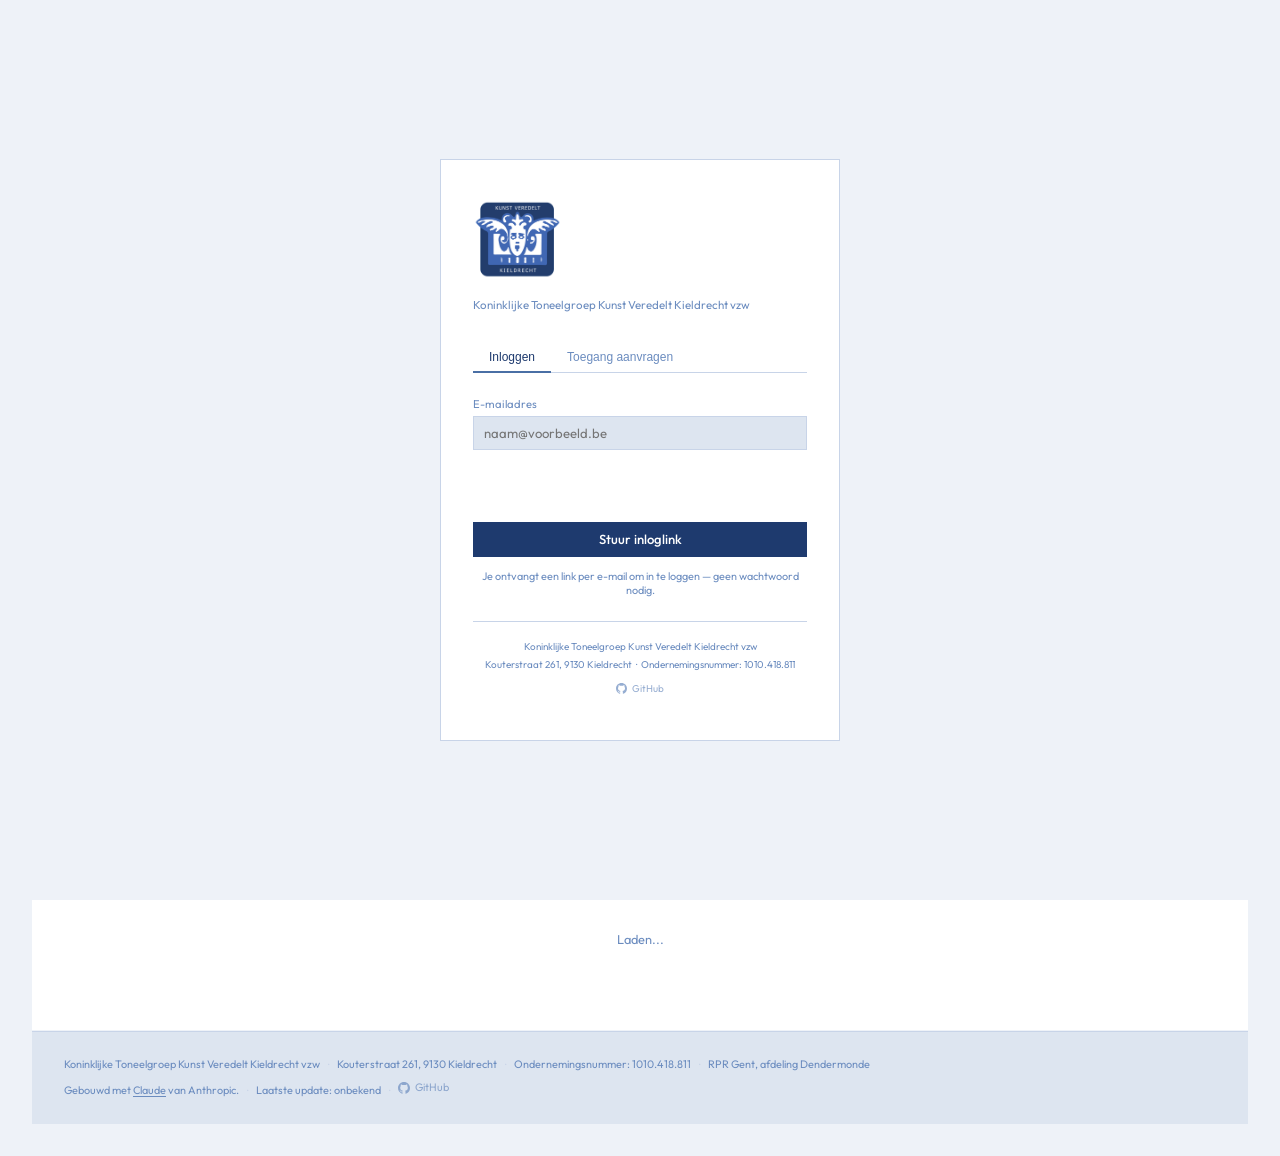
==== index.html @ ccde29f6 "Remove console log statements Removed console logs for fetched page items and users." ====
<!DOCTYPE html>
<html lang="nl">
<head>
<meta charset="UTF-8">
<meta name="viewport" content="width=device-width, initial-scale=1.0">
<title>KVK Dashboard</title>
  <link rel="icon" type="image/png" href="[data-uri]">
<link href="https://fonts.googleapis.com/css2?family=Outfit:wght@300;400;500;600&family=DM+Mono:wght@300;400&display=swap" rel="stylesheet">
<style>
  *, *::before, *::after { box-sizing: border-box; margin: 0; padding: 0; }

  :root {
    --bg:       #eef2f8;
    --surface:  #ffffff;
    --surface2: #dde5f0;
    --border:   #c8d4e8;
    --text:     #1e3a6e;
    --muted:    #6b8cbf;
    --gold:     #4a6fa5;
    --gold-dim: #d0ddef;
    --red:      #b83232;
    --green:    #2e7d52;
    --navy:     #1e3a6e;
    --mid-blue: #4a6fa5;
    --sans: 'Outfit', sans-serif;
    --mono: 'DM Mono', monospace;
  }

  body {
    font-family: var(--sans);
    background: var(--bg);
    color: var(--text);
    min-height: 100vh;
    padding: 2rem;
    font-size: 13px;
  }

  /* HEADER */
  header {
    display: flex;
    align-items: flex-end;
    justify-content: space-between;
    margin-bottom: 2.5rem;
    padding-bottom: 1.5rem;
    border-bottom: 2px solid var(--border);
  }

  .logo { display: flex; align-items: center; }
  .logo-wide   { height: 52px; width: auto; display: block; }
  .logo-square { height: 52px; width: auto; display: none; }
  @media (max-width: 600px) {
    .logo-wide   { display: none; }
    .logo-square { display: block; }
  }

  .header-right { text-align: right; }

  .live-badge {
    display: inline-flex;
    align-items: center;
    gap: 0.4rem;
    font-size: 0.65rem;
    letter-spacing: 0.1em;
    text-transform: uppercase;
    color: var(--green);
    margin-bottom: 0.3rem;
  }

  .live-dot {
    width: 6px; height: 6px;
    border-radius: 50%;
    background: var(--green);
    animation: pulse 2s infinite;
  }

  @keyframes pulse {
    0%, 100% { opacity: 1; }
    50% { opacity: 0.3; }
  }

  .header-date { color: var(--muted); font-size: 0.7rem; }

  /* STATUS BAR */
  .status-bar {
    background: var(--surface);
    border: 1px solid var(--border);
    padding: 0.6rem 1rem;
    margin-bottom: 2rem;
    font-size: 0.7rem;
    color: var(--muted);
    display: flex;
    align-items: center;
    gap: 0.5rem;
  }

  .status-bar.loading { color: var(--gold); }
  .status-bar.error { color: var(--red); border-color: var(--red); }
  .status-bar.success { color: var(--green); border-color: #1e3d2a; }

  /* CONFIG */
  .config-panel {
    background: var(--surface);
    border: 1px solid var(--gold-dim);
    padding: 1.5rem;
    margin-bottom: 2rem;
    display: none;
  }

  .config-panel.visible { display: block; }

  .config-title {
    font-family: var(--sans);
    font-size: 0.9rem;
    color: var(--gold);
    margin-bottom: 1rem;
  }

  .config-grid {
    display: grid;
    grid-template-columns: 1fr 1fr 1fr;
    gap: 1rem;
    margin-bottom: 1rem;
  }

  .config-field label {
    display: block;
    font-size: 0.62rem;
    letter-spacing: 0.1em;
    text-transform: uppercase;
    color: var(--muted);
    margin-bottom: 0.4rem;
  }

  .config-field input {
    width: 100%;
    background: var(--bg);
    border: 1px solid var(--border);
    color: var(--text);
    font-family: var(--sans);
    font-size: 0.72rem;
    padding: 0.5rem 0.75rem;
    outline: none;
    transition: border-color 0.15s;
  }

  .config-field input:focus { border-color: var(--gold); }

  .config-actions { display: flex; gap: 0.5rem; }

  .btn {
    font-family: var(--sans);
    font-size: 0.65rem;
    letter-spacing: 0.08em;
    text-transform: uppercase;
    padding: 0.5rem 1.25rem;
    border: 1px solid var(--border);
    background: transparent;
    color: var(--muted);
    cursor: pointer;
    transition: all 0.15s;
  }

  .btn-primary {
    background: var(--gold);
    border-color: var(--gold);
    color: var(--bg);
  }

  .btn:hover { opacity: 0.8; }
  .github-btn { display:inline-flex;align-items:center;padding:0.4rem 0.6rem; }

  /* TOP TOOLBAR */
  .toolbar {
    display: flex;
    justify-content: space-between;
    align-items: center;
    margin-bottom: 2rem;
  }

  .section-label {
    font-size: 0.62rem;
    letter-spacing: 0.12em;
    text-transform: uppercase;
    color: var(--muted);
  }

  .toolbar-actions { display: flex; gap: 0.5rem; }

  /* KPI GRID */
  .kpi-grid {
    display: grid;
    grid-template-columns: repeat(4, 1fr);
    gap: 1px;
    background: var(--border);
    margin-bottom: 1px;
  }

  .kpi {
    background: var(--surface);
    padding: 1.5rem;
    position: relative;
    overflow: hidden;
    transition: background 0.2s;
  }

  .kpi:hover { background: var(--surface2); }

  .kpi::before {
    content: '';
    position: absolute;
    top: 0; left: 0; right: 0;
    height: 2px;
    background: var(--gold);
    transform: scaleX(0);
    transform-origin: left;
    transition: transform 0.6s cubic-bezier(0.4,0,0.2,1);
  }

  .kpi.loaded::before { transform: scaleX(1); }

  .kpi-label {
    font-size: 0.6rem;
    letter-spacing: 0.12em;
    text-transform: uppercase;
    color: var(--muted);
    margin-bottom: 1rem;
  }

  .kpi-value {
    font-family: var(--sans);
    font-size: 2.4rem;
    font-weight: 400;
    letter-spacing: -0.02em;
    color: var(--text);
    line-height: 1;
    margin-bottom: 0.5rem;
  }

  .kpi-sub {
    font-size: 0.65rem;
    color: var(--muted);
  }

  .kpi-sub .up { color: var(--green); }
  .kpi-sub .down { color: var(--red); }

  /* MAIN LAYOUT */
  .main-grid {
    display: grid;
    grid-template-columns: 1fr 1fr;
    gap: 1px;
    background: var(--border);
    margin-bottom: 1px;
  }

  .card {
    background: var(--surface);
    padding: 1.5rem;
  }

  .card-header {
    display: flex;
    justify-content: space-between;
    align-items: baseline;
    margin-bottom: 1.5rem;
  }

  .card-title {
    font-family: var(--sans);
    font-size: 1rem;
    font-weight: 400;
    color: var(--text);
  }

  .card-meta { font-size: 0.65rem; color: var(--muted); }

  /* SHOW CARDS */
  .show-list { display: flex; flex-direction: column; gap: 1rem; }

  .show-item {
    border: 1px solid var(--border);
    padding: 1rem;
    transition: border-color 0.2s;
    cursor: default;
  }

  .show-item:hover { border-color: var(--gold); }

  .show-top {
    display: flex;
    justify-content: space-between;
    align-items: flex-start;
    margin-bottom: 0.75rem;
  }

  .show-name {
    font-family: var(--sans);
    font-size: 0.95rem;
    font-style: italic;
    color: var(--text);
  }

  .show-date { font-size: 0.65rem; color: var(--muted); }

  .show-stats {
    display: flex;
    gap: 1.5rem;
    margin-bottom: 0.75rem;
  }

  .show-stat-label { font-size: 0.6rem; color: var(--muted); text-transform: uppercase; letter-spacing: 0.08em; }
  .show-stat-val { font-size: 1rem; font-family: var(--sans); color: var(--text); }

  .seat-track {
    height: 3px;
    background: var(--gold-dim);
    position: relative;
    overflow: hidden;
  }

  .seat-fill {
    height: 100%;
    background: var(--gold);
    transition: width 1.2s cubic-bezier(0.4,0,0.2,1);
  }

  .seat-fill.almost { background: var(--red); }
  .seat-fill.good { background: var(--green); }

  .seat-pct {
    font-size: 0.65rem;
    color: var(--muted);
    margin-top: 0.35rem;
    display: flex;
    justify-content: space-between;
  }

  /* REVENUE CHART */
  svg.rev-chart { width: 100%; height: 160px; }

  /* ORDERS TABLE */
  .table-wrap {
    background: var(--surface);
    padding: 1.5rem;
    border-top: 1px solid var(--border);
  }

  table { width: 100%; border-collapse: collapse; }

  thead th {
    font-size: 0.6rem;
    letter-spacing: 0.1em;
    text-transform: uppercase;
    color: var(--muted);
    text-align: left;
    padding-bottom: 0.75rem;
    border-bottom: 1px solid var(--border);
    font-weight: 400;
  }

  tbody tr {
    border-bottom: 1px solid var(--border);
    transition: background 0.15s;
  }

  tbody tr:last-child { border-bottom: none; }
  tbody tr:hover { background: var(--surface2); }

  tbody td {
    padding: 0.65rem 0;
    font-size: 0.75rem;
    vertical-align: middle;
  }

  .status-pill {
    font-size: 0.58rem;
    letter-spacing: 0.08em;
    text-transform: uppercase;
    padding: 0.2rem 0.5rem;
    border-radius: 1px;
  }

  .pill-succeeded { background: #d4edde; color: var(--green); }
  .pill-created { background: var(--gold-dim); color: var(--gold); }
  .pill-failed { background: #fad7d7; color: var(--red); }
  .pill-pending { background: var(--surface2); color: var(--muted); }

  .empty-state {
    text-align: center;
    padding: 3rem;
    color: var(--muted);
    font-size: 0.8rem;
  }

  .skeleton {
    background: linear-gradient(90deg, var(--surface) 25%, var(--surface2) 50%, var(--surface) 75%);
    background-size: 200% 100%;
    animation: shimmer 1.5s infinite;
    border-radius: 2px;
    height: 1em;
    display: inline-block;
  }

  @keyframes shimmer {
    0% { background-position: 200% 0; }
    100% { background-position: -200% 0; }
  }

  .divider {
    height: 1px;
    background: var(--border);
    margin: 0;
  }

  @media (max-width: 800px) {
    body { padding: 1rem; }

    header { flex-direction: column; align-items: flex-start; gap: 0.5rem; margin-bottom: 1.5rem; }
    .logo { font-size: 1.4rem; }

    .kpi-grid { grid-template-columns: 1fr 1fr; gap: 1px; }
    .kpi { padding: 1rem; }
    .kpi-value { font-size: 1.6rem; }

    .main-grid { grid-template-columns: 1fr; }
    .config-grid { grid-template-columns: 1fr; }

    .toolbar { flex-direction: column; align-items: flex-start; gap: 0.75rem; }
    .toolbar-actions { display: flex; flex-wrap: wrap; gap: 0.4rem; }

    .show-stats { flex-wrap: wrap; gap: 0.75rem; }

    table { font-size: 0.7rem; }
    thead th, tbody td { padding: 0.5rem 0.25rem; }
    /* Hide less important columns on mobile */
    th:nth-child(3), td:nth-child(3),
    th:nth-child(6), td:nth-child(6) { display: none; }

    .card { padding: 1rem; }
    .table-wrap { padding: 1rem; }

    #weekChart { height: 140px; }
  }

  @media (max-width: 480px) {
    .kpi-grid { grid-template-columns: 1fr 1fr; }
    .kpi-value { font-size: 1.3rem; }
    th:nth-child(4), td:nth-child(4),
    th:nth-child(5), td:nth-child(5) { display: none; }
  }


  /* ── LOGIN OVERLAY ─────────────────────────────────────── */
  #loginOverlay {
    position: fixed; inset: 0; z-index: 1000;
    background: var(--bg);
    display: flex; align-items: center; justify-content: center;
    padding: 1.5rem;
  }

  .login-box {
    background: var(--surface);
    border: 1px solid var(--border);
    padding: 2.5rem 2rem;
    width: 100%; max-width: 400px;
  }

  .login-logo {
    font-size: 1.1rem; font-weight: 600; color: var(--text);
    margin-bottom: 0.25rem;
  }

  .login-sub {
    font-size: 0.72rem; color: var(--muted);
    margin-bottom: 2rem;
  }

  .login-tab-row {
    display: flex; gap: 0; margin-bottom: 1.5rem;
    border-bottom: 1px solid var(--border);
  }

  .login-tab {
    padding: 0.4rem 1rem; font-size: 0.75rem; cursor: pointer;
    color: var(--muted); background: none; border: none;
    border-bottom: 2px solid transparent; margin-bottom: -1px;
  }

  .login-tab.active { color: var(--text); border-bottom-color: var(--gold); font-weight: 500; }

  .login-field { margin-bottom: 1rem; }
  .login-field label { display: block; font-size: 0.7rem; color: var(--muted); margin-bottom: 0.3rem; }
  .login-field input {
    width: 100%; padding: 0.5rem 0.6rem;
    border: 1px solid var(--border); background: var(--surface2);
    font-family: inherit; font-size: 0.82rem; color: var(--text);
  }
  .login-field input:focus { outline: none; border-color: var(--gold); }

  .login-error { color: var(--red); font-size: 0.7rem; margin-bottom: 0.75rem; min-height: 1rem; }
  .login-success { color: var(--green); font-size: 0.7rem; margin-bottom: 0.75rem; min-height: 1rem; }

  .login-btn {
    width: 100%; padding: 0.6rem; background: var(--navy); color: #fff;
    border: none; font-family: inherit; font-size: 0.82rem;
    font-weight: 500; cursor: pointer;
  }
  .login-btn:hover { opacity: 0.9; }

  /* ── USER MANAGEMENT (admin panel) ─────────────────────── */
  .user-mgmt { margin-top: 1.5rem; }
  .user-mgmt-title { font-size: 0.75rem; font-weight: 600; margin-bottom: 0.75rem; color: var(--text); }
  .user-row {
    display: flex; align-items: center; gap: 0.5rem;
    padding: 0.5rem 0; border-bottom: 1px solid var(--border);
    font-size: 0.72rem;
  }
  .user-row:last-child { border-bottom: none; }
  .user-info { flex: 1; }
  .user-name { font-weight: 500; color: var(--text); }
  .user-email { color: var(--muted); }
  .user-status-pill {
    font-size: 0.6rem; font-weight: 600; padding: 0.1rem 0.4rem;
    border-radius: 2px; white-space: nowrap;
  }
  .pill-pending { background: #f5e9c0; color: #8b6914; }
  .pill-active  { background: #d4edde; color: #2e7d52; }
  .user-actions { display: flex; gap: 0.3rem; }
  .user-btn {
    padding: 0.2rem 0.5rem; font-size: 0.65rem; cursor: pointer;
    border: 1px solid var(--border); background: var(--surface2);
    font-family: inherit; color: var(--text);
  }
  .user-btn:hover { background: var(--border); }
  .user-btn.danger { color: var(--red); border-color: var(--red); }
  .user-btn.danger:hover { background: #fad7d7; }
  .approve-pw { width: 100px; }

  .empty-users { font-size: 0.72rem; color: var(--muted); padding: 0.5rem 0; }

  footer {
    margin-top: 1px;
    padding: 1.5rem 2rem;
    background: var(--surface2);
    border-top: 1px solid var(--border);
    font-size: 0.68rem;
    color: var(--muted);
    display: flex;
    flex-direction: column;
    gap: 0.4rem;
    line-height: 1.6;
  }

  footer a { color: var(--muted); text-decoration: underline; text-underline-offset: 2px; }
  footer a:hover { color: var(--text); }

  .footer-row { display: flex; align-items: baseline; gap: 0.5rem; flex-wrap: wrap; }
  .footer-dot { color: var(--border); }

  @media (max-width: 800px) {
  
  /* ── LOGIN OVERLAY ─────────────────────────────────────── */
  #loginOverlay {
    position: fixed; inset: 0; z-index: 1000;
    background: var(--bg);
    display: flex; align-items: center; justify-content: center;
    padding: 1.5rem;
  }

  .login-box {
    background: var(--surface);
    border: 1px solid var(--border);
    padding: 2.5rem 2rem;
    width: 100%; max-width: 400px;
  }

  .login-logo {
    font-size: 1.1rem; font-weight: 600; color: var(--text);
    margin-bottom: 0.25rem;
  }

  .login-sub {
    font-size: 0.72rem; color: var(--muted);
    margin-bottom: 2rem;
  }

  .login-tab-row {
    display: flex; gap: 0; margin-bottom: 1.5rem;
    border-bottom: 1px solid var(--border);
  }

  .login-tab {
    padding: 0.4rem 1rem; font-size: 0.75rem; cursor: pointer;
    color: var(--muted); background: none; border: none;
    border-bottom: 2px solid transparent; margin-bottom: -1px;
  }

  .login-tab.active { color: var(--text); border-bottom-color: var(--gold); font-weight: 500; }

  .login-field { margin-bottom: 1rem; }
  .login-field label { display: block; font-size: 0.7rem; color: var(--muted); margin-bottom: 0.3rem; }
  .login-field input {
    width: 100%; padding: 0.5rem 0.6rem;
    border: 1px solid var(--border); background: var(--surface2);
    font-family: inherit; font-size: 0.82rem; color: var(--text);
  }
  .login-field input:focus { outline: none; border-color: var(--gold); }

  .login-error { color: var(--red); font-size: 0.7rem; margin-bottom: 0.75rem; min-height: 1rem; }
  .login-success { color: var(--green); font-size: 0.7rem; margin-bottom: 0.75rem; min-height: 1rem; }

  .login-btn {
    width: 100%; padding: 0.6rem; background: var(--navy); color: #fff;
    border: none; font-family: inherit; font-size: 0.82rem;
    font-weight: 500; cursor: pointer;
  }
  .login-btn:hover { opacity: 0.9; }

  /* ── USER MANAGEMENT (admin panel) ─────────────────────── */
  .user-mgmt { margin-top: 1.5rem; }
  .user-mgmt-title { font-size: 0.75rem; font-weight: 600; margin-bottom: 0.75rem; color: var(--text); }
  .user-row {
    display: flex; align-items: center; gap: 0.5rem;
    padding: 0.5rem 0; border-bottom: 1px solid var(--border);
    font-size: 0.72rem;
  }
  .user-row:last-child { border-bottom: none; }
  .user-info { flex: 1; }
  .user-name { font-weight: 500; color: var(--text); }
  .user-email { color: var(--muted); }
  .user-status-pill {
    font-size: 0.6rem; font-weight: 600; padding: 0.1rem 0.4rem;
    border-radius: 2px; white-space: nowrap;
  }
  .pill-pending { background: #f5e9c0; color: #8b6914; }
  .pill-active  { background: #d4edde; color: #2e7d52; }
  .user-actions { display: flex; gap: 0.3rem; }
  .user-btn {
    padding: 0.2rem 0.5rem; font-size: 0.65rem; cursor: pointer;
    border: 1px solid var(--border); background: var(--surface2);
    font-family: inherit; color: var(--text);
  }
  .user-btn:hover { background: var(--border); }
  .user-btn.danger { color: var(--red); border-color: var(--red); }
  .user-btn.danger:hover { background: #fad7d7; }
  .approve-pw { width: 100px; }

  .empty-users { font-size: 0.72rem; color: var(--muted); padding: 0.5rem 0; }

  footer { padding: 1.25rem 1rem; }
  }
</style>
</head>
<body>

<!-- ADMIN LOGIN OVERLAY -->
<div id="adminOverlay" style="display:none;position:fixed;inset:0;background:rgba(245,243,238,0.97);z-index:1000;align-items:center;justify-content:center">
  <div style="background:var(--surface);border:1px solid var(--border);padding:2.5rem;width:100%;max-width:360px;box-shadow:0 8px 32px rgba(0,0,0,0.08)">
    <div style="font-size:1.4rem;font-weight:600;margin-bottom:0.25rem">KVK Dashboard</div>
    <div style="font-size:0.8rem;color:var(--muted);margin-bottom:1.5rem">Geef het admin wachtwoord in om de instellingen te wijzigen</div>
    <input type="password" id="adminPwInput" placeholder="Wachtwoord..." style="width:100%;background:var(--bg);border:1px solid var(--border);color:var(--text);font-family:Outfit,sans-serif;font-size:0.85rem;padding:0.6rem 0.75rem;outline:none;margin-bottom:0.75rem"
      onkeydown="if(event.key==='Enter')checkAdminPw()">
    <div id="adminPwError" style="color:var(--red);font-size:0.72rem;margin-bottom:0.75rem;display:none">Ongeldig wachtwoord</div>
    <div style="display:flex;gap:0.5rem">
      <button class="btn btn-primary" onclick="checkAdminPw()" style="flex:1;padding:0.6rem">Inloggen</button>
      <button class="btn" onclick="closeAdminOverlay()">Annuleren</button>
    </div>
  </div>
</div>

<header>
  <div class="logo"><img src="[data-uri]" alt="Kunst Veredelt Kieldrecht" class="logo-wide"><img src="[data-uri]" alt="KVK" class="logo-square"></div>
  <div class="header-right">
    <div class="live-badge"><span class="live-dot"></span> Live data</div>
    <div id="welcomeName" style="font-size:0.7rem;color:rgba(255,255,255,0.6);display:block"></div>
    <a href="https://status.stamhoofd.app/nl" target="_blank" id="stamhoofdStatus" title="Stamhoofd systeemstatus" style="display:inline-flex;align-items:center;gap:0.4rem;font-size:0.7rem;text-decoration:none;color:var(--muted);background:var(--surface2);border:1px solid var(--border);padding:0.25rem 0.6rem;cursor:pointer">
      <span id="statusDot" style="width:7px;height:7px;border-radius:50%;background:var(--muted);display:inline-block;flex-shrink:0"></span>
      <span id="statusLabel">Stamhoofd...</span>
    </a>
    <div class="header-date" id="liveDate"></div>
  </div>
</header>

<div class="status-bar loading" id="statusBar">⏳ Verbinding maken met Stamhoofd API...</div>

<!-- CONFIG (hidden by default, shown on settings click) -->
<div class="config-panel" id="configPanel">
  <div class="config-title">API-instellingen</div>
  <div class="config-grid">
    <div class="config-field">
      <label>Organisation ID</label>
      <input type="text" id="cfgOrgId" placeholder="uuid...">
    </div>
    <div class="config-field">
      <label>Webshop ID</label>
      <input type="text" id="cfgWebshopId" placeholder="uuid...">
    </div>
    <div class="config-field">
      <label>Proxy URL (voor GitHub Pages)</label>
      <input type="text" id="cfgProxyUrl" placeholder="https://stamhoofd-proxy.yourname.workers.dev">
    </div>
  </div>
  <div class="config-actions">
    <button class="btn btn-primary" onclick="saveConfig()">Opslaan & Vernieuwen</button>
    <button class="btn" onclick="toggleConfig()">Annuleren</button>
  </div>

  <div class="user-mgmt">
    <div class="user-mgmt-title">Gebruikersbeheer</div>
    <div id="userList"><div class="empty-users">Laden...</div></div>
  </div>
</div>

<div id="debugPanel" style="display:none;background:var(--surface2);border:1px solid #c9a84c;padding:1rem;margin-bottom:1rem;font-size:0.65rem;color:var(--gold);font-family:DM Mono,monospace;white-space:pre-wrap;max-height:300px;overflow:auto"></div>

<div class="toolbar">
  <div class="section-label">Overzicht ticketverkoop</div>
  <div class="toolbar-actions">
    <button class="btn" onclick="loadData()">↻ Vernieuwen</button>
    <button class="btn admin-only" onclick="toggleDebug()" style="display:none">🔍 Debug</button>
    <button class="btn" onclick="openAdminOverlay()">⚙ Instellingen</button>
    <button class="btn" onclick="doLogout()">↩ Afmelden</button>
  </div>
</div>

<!-- KPIs -->
<div class="kpi-grid" id="kpiGrid">
  <div class="kpi"><div class="kpi-label">Totale omzet</div><div class="kpi-value"><span class="skeleton" style="width:100px">&nbsp;</span></div></div>
  <div class="kpi"><div class="kpi-label">Tickets verkocht</div><div class="kpi-value"><span class="skeleton" style="width:80px">&nbsp;</span></div></div>
  <div class="kpi"><div class="kpi-label">Betalingen</div><div class="kpi-value"><span class="skeleton" style="width:60px">&nbsp;</span></div></div>
  <div class="kpi"><div class="kpi-label">Gem. bestelwaarde</div><div class="kpi-value"><span class="skeleton" style="width:90px">&nbsp;</span></div></div>
</div>

<div class="main-grid">
  <!-- SHOWS -->
  <div class="card">
    <div class="card-header">
      <div class="card-title">Voorstellingen</div>
      <div class="card-meta" id="showCount">—</div>
    </div>
    <div class="show-list" id="showList">
      <div class="empty-state">Laden...</div>
    </div>
  </div>

  <!-- WEEK CHART -->
  <div class="card" style="position:relative">
    <div class="card-header">
      <div class="card-title">Tickets per week</div>
      <div class="card-meta" id="weekChartMeta">—</div>
    </div>
    <div style="position:relative">
      <svg id="weekChart" style="width:100%;height:220px;overflow:visible" viewBox="0 0 800 200"></svg>
      <div id="weekTooltip" style="display:none;position:absolute;background:var(--surface);border:1px solid var(--border);padding:0.4rem 0.7rem;font-size:0.72rem;pointer-events:none;box-shadow:0 2px 8px rgba(0,0,0,0.08);white-space:nowrap;z-index:10"></div>
    </div>
    <div style="margin-top:1.5rem">
      <div class="card-header" style="margin-bottom:1rem">
        <div class="card-title">Betaalstatus</div>
      </div>
      <div id="paymentBreakdown"></div>
    </div>
  </div>
</div>

<div class="table-wrap">
  <div class="card-header" style="margin-bottom:1rem">
    <div class="card-title">Recente bestellingen</div>
    <div class="card-meta" id="orderCount">—</div>
  </div>
  <table>
    <thead>
      <tr>
        <th>Bestelnr.</th>
        <th>Klant</th>
        <th>Voorstelling</th>
        <th>Tickets</th>
        <th>Bedrag</th>
        <th>Betaalmethode</th>
        <th>Status</th>
        <th>Datum</th>
      </tr>
    </thead>
    <tbody id="orderTable">
      <tr><td colspan="8"><div class="empty-state">Laden...</div></td></tr>
    </tbody>
  </table>
</div>

<script>
// ─── CONFIG ───────────────────────────────────────────────
const DEFAULTS = {
  orgId: 'd42b36a2-a20f-4930-b677-5d62599c90b3',
  webshopId: '07e841fb-25a0-478d-a1a4-4d09df824938',

  capacity: 240,
  // After deploying the Cloudflare Worker, paste its URL here
  // e.g. 'https://stamhoofd-proxy.yourname.workers.dev'
  // Leave empty to call the Stamhoofd API directly (works locally, not on GitHub Pages)
  proxyUrl: 'https://wandering-boat-05cb.dennisgeleyn.workers.dev',
};

// Merge saved settings from localStorage over defaults.
// NOTE: orgId/webshopId are intentionally excluded here — those are now
// centrally managed by the admin via the Worker's /config endpoint (see
// loadRemoteConfig below), so every visitor sees the same values instead
// of whatever happens to be cached in their own browser.
const saved = JSON.parse(localStorage.getItem('theatre_dashboard_config') || '{}');
const CONFIG = { ...DEFAULTS, proxyUrl: saved.proxyUrl || DEFAULTS.proxyUrl };

// Fetch the centrally-stored orgId/webshopId from the Worker. Falls back to
// DEFAULTS (above) if the Worker has nothing stored yet, or if the request
// fails for any reason, so the dashboard keeps working either way.
async function loadRemoteConfig() {
  try {
    const res = await workerFetch('/config');
    const data = await res.json();
    if (data.orgId) CONFIG.orgId = data.orgId;
    if (data.webshopId) CONFIG.webshopId = data.webshopId;
  } catch(e) { /* keep DEFAULTS */ }
}

function apiBase() {
  return `https://${CONFIG.orgId}.api.stamhoofd.app/v247`;
}

// Wraps a URL through the CORS proxy if one is configured
function proxied(url) {
  if (CONFIG.proxyUrl) {
    return CONFIG.proxyUrl + '/proxy?url=' + encodeURIComponent(url);
  }
  return url;
}

function headers() {
  const h = { 'Content-Type': 'application/json' };
  const adminToken = sessionStorage.getItem('kvk_admin_token');
  if (adminToken) {
    h['X-Admin-Token'] = adminToken;
  } else {
    const sessionToken = getSessionToken();
    if (sessionToken) h['X-Session-Token'] = sessionToken;
  }
  return h;
}

// ─── UI HELPERS ───────────────────────────────────────────
function setStatus(msg, type = 'loading') {
  const bar = document.getElementById('statusBar');
  bar.textContent = msg;
  bar.className = `status-bar ${type}`;
}

function fmt(cents) {
  return '€ ' + (cents / 100).toLocaleString('nl-BE', { minimumFractionDigits: 2, maximumFractionDigits: 2 });
}

function fmtDate(ts) {
  if (!ts) return '—';
  return new Date(ts).toLocaleDateString('nl-BE', { day: '2-digit', month: 'short', year: 'numeric' });
}

function toggleDebug() {
  const p = document.getElementById('debugPanel');
  p.style.display = p.style.display === 'none' ? 'block' : 'none';
}

function logDebug(msg) {
  const p = document.getElementById('debugPanel');
  p.textContent += msg + '\n';
}

function toggleConfig() {
  const p = document.getElementById('configPanel');
  const visible = p.classList.toggle('visible');
  if (visible) {
    document.getElementById('cfgOrgId').value = CONFIG.orgId;
    document.getElementById('cfgWebshopId').value = CONFIG.webshopId;
    document.getElementById('cfgProxyUrl').value = CONFIG.proxyUrl || '';
    renderUserList();
  }
}

async function saveConfig() {
  const orgId     = document.getElementById('cfgOrgId').value.trim();
  const webshopId = document.getElementById('cfgWebshopId').value.trim();
  const proxyUrl  = document.getElementById('cfgProxyUrl').value.trim();

  // proxyUrl is a local convenience setting (which Worker to talk to) —
  // keep that per-browser.
  CONFIG.proxyUrl = proxyUrl;
  localStorage.setItem('theatre_dashboard_config', JSON.stringify({ proxyUrl }));

  // orgId/webshopId are centrally managed: push to the Worker so every
  // visitor immediately gets the new values, not just this browser.
  try {
    const res = await workerFetch('/config', {
      method: 'POST',
      headers: headers(),
      body: JSON.stringify({ orgId, webshopId }),
    });
    if (!res.ok) {
      const data = await res.json().catch(() => ({}));
      alert('❌ Opslaan mislukt: ' + (data.error || res.statusText));
      return;
    }
    CONFIG.orgId = orgId;
    CONFIG.webshopId = webshopId;
  } catch(e) {
    alert('❌ Netwerkfout bij opslaan: ' + e.message);
    return;
  }

  toggleConfig();
  loadData();
}

// ─── DATA LOADING ─────────────────────────────────────────

// Fetch ALL orders — deduplicated by order ID
async function fetchWithTimeout(url, options, ms) {
  const controller = new AbortController();
  const timer = setTimeout(() => controller.abort(), ms);
  try {
    const res = await fetch(url, { ...options, signal: controller.signal });
    return res;
  } finally {
    clearTimeout(timer);
  }
}

async function fetchAllOrders() {
  const seenIds = new Set();
  let allOrders = [];
  let updatedSince = 0;
  let afterNumber = null;
  while (true) {
    const inner = new URL(`${apiBase()}/webshop/${CONFIG.webshopId}/orders`);
    inner.searchParams.set('updatedSince', updatedSince);
    if (afterNumber) inner.searchParams.set('afterNumber', afterNumber);
    const fetchUrl = proxied(inner.toString());
    const res = await fetchWithTimeout(fetchUrl, { headers: headers() }, 15000);
    if (!res.ok) throw new Error(`Orders API ${res.status}: ${res.statusText}`);
    const page = await res.json();
    const items = Array.isArray(page) ? page : (page.results || page.orders || []);
    if (!items.length) break;
    // Log first order on first page
    if (allOrders.length === 0) {
      document.getElementById('debugPanel').textContent = '';
      logDebug('=== FIRST RAW ORDER ===');
      logDebug(JSON.stringify(items[0], null, 2).slice(0, 3000));
    }
    // Deduplicate by order ID
    let newItems = 0;
    for (const item of items) {
      if (!seenIds.has(item.id)) {
        seenIds.add(item.id);
        allOrders.push(item);
        newItems++;
      }
    }
    setStatus('⏳ ' + allOrders.length + ' bestellingen geladen...', 'loading');
    if (newItems === 0) break;
    const last = items[items.length - 1];
    const nextUpdatedSince = last?.updatedAt ?? updatedSince;
    const nextAfterNumber = last?.number;
    if (nextAfterNumber === afterNumber) break;
    afterNumber = nextAfterNumber;
    updatedSince = nextUpdatedSince;
  }
  logDebug('=== TOTAL UNIQUE ORDERS FETCHED: ' + allOrders.length + ' ===');
  return allOrders;
}

async function fetchWebshop() {
  const res = await fetch(proxied(`${apiBase()}/webshop/${CONFIG.webshopId}`), { headers: headers() });
  if (!res.ok) throw new Error(`Webshop API ${res.status}: ${res.statusText}`);
  return res.json();
}

async function loadData() {
  setStatus('⏳ Data ophalen van Stamhoofd...', 'loading');
  try {
    // Load sequentially on mobile to avoid memory pressure
    const orders = await fetchAllOrders();
    const webshop = await fetchWebshop();
    renderDashboard(orders, webshop);
    setStatus('✓ Laatste update: ' + new Date().toLocaleTimeString('nl-BE') + ' — ' + orders.length + ' bestellingen geladen', 'success');
  } catch (err) {
    setStatus('✗ Fout: ' + err.message, 'error');
    renderFallback();
  }
}

// ─── RENDER ──────────────────────────────────────────────
  function renderDashboard(orders, webshop) {
      window._orders = orders; 
  // Field accessors based on confirmed API response structure
  const getPrice = o => o.payment?.price ?? 0;
  const getStatus = o => {
    if (['Canceled', 'Deleted'].includes(o.status)) return o.status;
    return o.payment?.status ?? o.status ?? 'Unknown';
  };
  const getItems = o => o.data?.cart?.items ?? [];
  const getCreatedAt = o => o.createdAt ?? o.validAt ?? 0;
  const getOrderNr = o => {
    const desc = o.balanceItems?.[0]?.description ?? '';
    const m = desc.match(/#(\d+)/);
    return m ? m[1] : null;
  };
  const getCustomer = o => o.data?.customer ?? null;
  const getMethod = o => {
  const method = o.payment?.method ?? o.data?.paymentMethod ?? '—';
  const labels = { Transfer: 'Overschrijving' };
  return labels[method] ?? method;
};
  
const uniqueOrders = orders.filter(o => {
  if (o.status === 'Deleted') return false;
  if (o.status === 'Canceled' && o.payment?.status !== 'Succeeded') return false;
  return true;
});
const paid = uniqueOrders.filter(o => getStatus(o) === 'Succeeded');
const totalRevenue = uniqueOrders.reduce((s, o) => s + getPrice(o), 0);
const paidRevenue = paid.reduce((s, o) => s + getPrice(o), 0);
const CANCELLED_STATUSES = ['Failed', 'Canceled', 'Refunded', 'Disputed', 'Deleted'];
const activeOrders = uniqueOrders.filter(o => !CANCELLED_STATUSES.includes(getStatus(o)));
 let totalTickets = 0;
activeOrders.forEach(o => getItems(o).forEach(i => { totalTickets += (i.amount || 0); }));
const avgOrder = uniqueOrders.length ? totalRevenue / uniqueOrders.length : 0;
const products = webshop?.products || webshop?.data?.products || [];
const totalCapacity = (CONFIG.capacity || DEFAULTS.capacity) * products.length;
const capacityPct = totalCapacity ? Math.round((totalTickets / totalCapacity) * 100) : null;
const kpis = [
  { label: 'Totale omzet', value: fmt(totalRevenue), sub: `${fmt(paidRevenue)} betaald` },
  { label: 'Tickets verkocht', value: totalTickets, sub: capacityPct !== null ? `${capacityPct}% van ${totalCapacity} plaatsen` : `${uniqueOrders.length} bestellingen` },
  { label: 'Betaald', value: paid.length, sub: `van ${uniqueOrders.length} bestellingen` },
  { label: 'Gem. bestelwaarde', value: fmt(avgOrder), sub: 'per bestelling' },
];
  document.getElementById('kpiGrid').innerHTML = kpis.map(k => `
    <div class="kpi loaded">
      <div class="kpi-label">${k.label}</div>
      <div class="kpi-value">${k.value}</div>
      <div class="kpi-sub">${k.sub}</div>
    </div>
  `).join('');

  // Shows from webshop products
  renderShows(webshop, orders);

  // Weekly orders chart + payment breakdown
  renderWeekChart(uniqueOrders, getCreatedAt, getItems, getStatus);
  renderPaymentBreakdown(uniqueOrders, getStatus);

  // Orders table
  renderOrders(uniqueOrders, getPrice, getStatus, getItems, getCreatedAt, getOrderNr, getCustomer, getMethod);
}

function renderShows(webshop, orders) {
  const products = webshop?.products || webshop?.data?.products || [];
  const list = document.getElementById('showList');
  document.getElementById('showCount').textContent = `${products.length} voorstelling${products.length !== 1 ? 'en' : ''}`;

  if (!products.length) {
    list.innerHTML = '<div class="empty-state">Geen voorstellingen gevonden in webshop</div>';
    return;
  }

  // Count tickets sold per product+price from actual orders (non-cancelled)
  const CANCELLED = ['Failed', 'Canceled', 'Refunded', 'Disputed', 'Deleted'];
 const soldPerProduct = {};
orders.forEach(o => {
  if (o.status === 'Deleted') return;
  if (o.status === 'Canceled') return;
  if (['Failed', 'Refunded', 'Disputed'].includes(o.payment?.status)) return;
  (o.data?.cart?.items ?? []).forEach(item => {
    const pid = item.product?.id ?? item.productId;
    if (pid) soldPerProduct[pid] = (soldPerProduct[pid] || 0) + (item.amount || 0);
  });
});

  // Sort products by date ascending
  const sorted = [...products].sort((a, b) => (a.dateRange?.startDate ?? 0) - (b.dateRange?.startDate ?? 0));

  list.innerHTML = sorted.map(p => {
    const used = soldPerProduct[p.id] ?? p.usedStock ?? 0;
    const reservedCount = (p.reservedSeats ?? []).length;
    const capacity = CONFIG.capacity;
    const free = capacity - used;
    const pct = Math.round((used / capacity) * 100);
    const fillClass = pct >= 90 ? 'almost' : pct >= 60 ? '' : 'good';

    // Per-price-tier breakdown (e.g. Standaard 159/∞, VIP 0/36)
    const visiblePrices = (p.prices ?? []).filter(pr => pr.price > 0);
    const showDate = p.dateRange?.startDate ? fmtDate(p.dateRange.startDate) : '';
    const showTime = p.dateRange?.startDate
      ? new Date(p.dateRange.startDate).toLocaleTimeString('nl-BE', { hour: '2-digit', minute: '2-digit' })
      : '';

    const avail = used >= 234
      ? { label: 'Uitverkocht', color: '#b83232', bg: '#fad7d7' }
      : used >= 194
        ? { label: 'Laatste kaarten', color: '#8b6914', bg: '#f5e9c0' }
        : { label: 'Vrij', color: '#2e7d52', bg: '#d4edde' };

    return `
      <div class="show-item">
        <div class="show-top">
          <div class="show-name">${p.name || 'Naamloos'}</div>
          <div style="display:flex;align-items:center;gap:0.5rem;flex-wrap:wrap">
            <span style="font-size:0.6rem;font-weight:600;letter-spacing:0.05em;padding:0.15rem 0.5rem;background:${avail.bg};color:${avail.color};border-radius:2px">${avail.label}</span>
            <div class="show-date">${showDate}${showTime ? ' · ' + showTime : ''}</div>
          </div>
        </div>
        <div class="show-stats">
          <div>
            <div class="show-stat-label">Verkocht</div>
            <div class="show-stat-val">${used}</div>
          </div>
          <div>
            <div class="show-stat-label">Vrij</div>
            <div class="show-stat-val">${free}</div>
          </div>

        </div>
        <div class="seat-track" style="margin-bottom:0.35rem">
          <div class="seat-fill ${fillClass}" style="width:0%" data-pct="${pct}"></div>
        </div>
        <div class="seat-pct">
          <span>${pct}% bezet</span>
          <span>${free} plaatsen vrij</span>
        </div>

        ${visiblePrices.length > 0 ? `
          <div style="margin-top:1rem;display:flex;flex-direction:column;gap:0.5rem">
            <div style="font-size:0.6rem;letter-spacing:0.1em;text-transform:uppercase;color:var(--muted);margin-bottom:0.1rem">Per tariefcategorie</div>
            ${visiblePrices.map(pr => {
              const prUsed = pr.usedStock ?? 0;
              const prCap = pr.stock !== null ? pr.stock : null;
              const prPct = prCap !== null ? Math.round((prUsed / prCap) * 100) : null;
              const prFill = (prPct ?? 50) >= 90 ? 'almost' : (prPct ?? 50) >= 60 ? '' : 'good';
              return `<div>
                <div style="display:flex;justify-content:space-between;align-items:baseline;margin-bottom:0.3rem">
                  <span style="font-size:0.65rem;color:var(--muted)">${pr.name}</span>
                  <span style="font-size:0.65rem;color:var(--text)">${prUsed}${prCap !== null ? ' / ' + prCap : ''}</span>
                </div>
                ${prCap !== null ? `<div class="seat-track"><div class="seat-fill ${prFill}" style="width:0%" data-pct="${prPct}"></div></div>` : `<div class="seat-track"><div class="seat-fill good" style="width:${Math.min(100, prUsed)}%" ></div></div>`}
              </div>`;
            }).join('')}
          </div>
        ` : ''}
      </div>
    `;
  }).join('');

  // Animate bars
  requestAnimationFrame(() => {
    document.querySelectorAll('.seat-fill[data-pct]').forEach(el => {
      el.style.width = el.dataset.pct + '%';
    });
  });
}

function renderRevenueChart(orders, getPrice, getCreatedAt) {
  const svg = document.getElementById('revChart');
  if (!orders.length) { svg.innerHTML = '<text x="200" y="80" fill="var(--muted)" text-anchor="middle" font-family="DM Mono" font-size="12">Geen data</text>'; return; }

  const sorted = [...orders].sort((a, b) => getCreatedAt(a) - getCreatedAt(b));
  const values = sorted.map(o => getPrice(o) / 100);
  const W = 400, H = 160, PL = 40, PR = 10, PT = 10, PB = 25;
  const cW = W - PL - PR, cH = H - PT - PB;
  const max = Math.max(...values, 1);
  const n = values.length;

  const px = i => PL + (n === 1 ? cW / 2 : (i / (n - 1)) * cW);

  let bars = '';
  const barW = Math.max(4, Math.min(20, cW / n - 3));
  sorted.forEach((o, i) => {
    const price = getPrice(o);
    const status = (o.payment?.status ?? o.status ?? '');
    const x = px(i) - barW / 2;
    const h = (price / 100 / max) * cH;
    const y = PT + cH - h;
    const color = status === 'Succeeded' ? '#4caf7d' : status === 'Created' ? '#c9a84c' : '#7a7669';
    bars += `<rect x="${x}" y="${y}" width="${barW}" height="${h}" fill="${color}" opacity="0.85" rx="1">
      <title>${fmtDate(getCreatedAt(o))} — ${fmt(price)} — ${status}</title>
    </rect>`;
  });

  let yLabels = '';
  for (let i = 0; i <= 3; i++) {
    const val = (max / 3) * i;
    const y = PT + cH - (val / max) * cH;
    yLabels += `<line x1="${PL}" y1="${y}" x2="${W - PR}" y2="${y}" stroke="var(--border)" stroke-width="1"/>`;
    yLabels += `<text x="${PL - 4}" y="${y + 4}" text-anchor="end" font-family="DM Mono" font-size="9" fill="var(--muted)">€${Math.round(val)}</text>`;
  }

  svg.innerHTML = yLabels + bars;
}

function renderPaymentBreakdown(orders, getStatus) {
  const ALLOWED = ['Succeeded', 'Created'];
  const filtered = orders.filter(o => ALLOWED.includes(getStatus(o)));
  const statuses = {};
  filtered.forEach(o => { const s = getStatus(o); statuses[s] = (statuses[s] || 0) + 1; });
  const total = filtered.length;
  const labels = { Succeeded: 'Betaald', Created: 'Openstaand' };
  const colors = { Succeeded: 'var(--green)', Created: 'var(--gold)' };

  document.getElementById('paymentBreakdown').innerHTML = Object.entries(statuses).map(([status, count]) => {
    const pct = Math.round((count / total) * 100);
    return `
      <div style="display:grid;grid-template-columns:100px 1fr 40px;align-items:center;gap:0.75rem;margin-bottom:0.6rem">
        <div style="font-size:0.65rem;color:var(--muted)">${labels[status] || status}</div>
        <div style="background:var(--border);height:3px;border-radius:2px;overflow:hidden">
          <div style="width:${pct}%;height:100%;background:${colors[status] || 'var(--muted)'};border-radius:2px;transition:width 1s"></div>
        </div>
        <div style="font-size:0.65rem;color:var(--text);text-align:right">${count}</div>
      </div>
    `;
  }).join('');
}

function renderOrders(orders, getPrice, getStatus, getItems, getCreatedAt, getOrderNr, getCustomer, getMethod) {
  const tbody = document.getElementById('orderTable');
  document.getElementById('orderCount').textContent = `${orders.length} bestellingen`;

  if (!orders.length) {
    tbody.innerHTML = '<tr><td colspan="8"><div class="empty-state">Geen bestellingen gevonden</div></td></tr>';
    return;
  }

  const sorted = [...orders].sort((a, b) => getCreatedAt(b) - getCreatedAt(a));
  const pillClass = { Succeeded: 'pill-succeeded', Created: 'pill-created', Failed: 'pill-failed', Pending: 'pill-pending', Prepared: 'pill-succeeded' };
  const pillLabel = { Succeeded: 'Betaald', Created: 'Openstaand', Failed: 'Mislukt', Pending: 'Bezig', Prepared: 'Gratis' };

  const PAGE_SIZE = 10;
  let showing = Math.min(PAGE_SIZE, sorted.length);

  function renderRows() {
    tbody.innerHTML = sorted.slice(0, showing).map(o => {
    const customer = getCustomer(o);
    const items = getItems(o);
    const showName = items[0]?.product?.name || '—';
    const ticketCount = items.reduce((s, i) => s + (i.amount || 0), 0);
    const orderNr = getOrderNr(o) ? `#${getOrderNr(o)}` : '—';
    const status = getStatus(o);
    const price = getPrice(o);
    const method = getMethod(o);

    return `<tr>
      <td>${orderNr}</td>
      <td>${customer ? `${customer.firstName} ${customer.lastName}` : '—'}</td>
      <td style="color:var(--muted);font-style:italic">${showName}</td>
      <td>${ticketCount || '—'}</td>
      <td>${fmt(price)}</td>
      <td style="color:var(--muted)">${method}</td>
      <td><span class="status-pill ${pillClass[status] || 'pill-pending'}">${pillLabel[status] || status}</span></td>
      <td style="color:var(--muted)">${fmtDate(getCreatedAt(o))}</td>
    </tr>`;
    }).join('');

    // Show more button
    const existingBtn = document.getElementById('showMoreBtn');
    if (existingBtn) existingBtn.remove();

    if (showing < sorted.length) {
      const btn = document.createElement('div');
      btn.id = 'showMoreBtn';
      btn.style.cssText = 'text-align:center;padding:1.25rem;border-top:1px solid var(--border)';
      btn.innerHTML = `<button class="btn" onclick="showMore()" style="padding:0.5rem 2rem">
        ↓ Meer tonen (${sorted.length - showing} verborgen)
      </button>`;
      tbody.closest('table').after(btn);
    }
  }

  window.showMore = function() {
    showing = Math.min(showing + PAGE_SIZE, sorted.length);
    renderRows();
  };

  renderRows();
}

function renderWeekChart(orders, getCreatedAt, getItems, getStatus) {
  const svg = document.getElementById('weekChart');
  const tooltip = document.getElementById('weekTooltip');
  svg.innerHTML = '';
  if (!orders.length) return;

function getWeekKey(ts) {
  const d = new Date(ts);
  const day = d.getDay() || 7;
  const mon = new Date(d);
  mon.setDate(d.getDate() - day + 1);
  // Use local date parts instead of toISOString() to avoid UTC shift
  const y = mon.getFullYear();
  const m = String(mon.getMonth() + 1).padStart(2, '0');
  const dd = String(mon.getDate()).padStart(2, '0');
  return `${y}-${m}-${dd}`;
}

  function getWeekNumber(dateStr) {
    const d = new Date(dateStr);
    const jan4 = new Date(d.getFullYear(), 0, 4);
    const startOfWeek1 = new Date(jan4);
    startOfWeek1.setDate(jan4.getDate() - (jan4.getDay() || 7) + 1);
    const weekNum = Math.floor((d - startOfWeek1) / (7 * 24 * 60 * 60 * 1000)) + 1;
    return weekNum;
  }

const weeks = {};
  const CANCELLED = ['Failed', 'Canceled', 'Refunded', 'Disputed', 'Deleted'];
  orders.forEach(o => {
    if (CANCELLED.includes(getStatus(o))) return;
    const key = getWeekKey(getCreatedAt(o));
    const tickets = getItems(o).reduce(function(s, i) { return s + (i.amount || 0); }, 0);
    weeks[key] = (weeks[key] || 0) + tickets;
  });

  const sorted = Object.entries(weeks).sort((a, b) => a[0].localeCompare(b[0]));
  const W = 800, H = 200, PL = 36, PR = 10, PT = 10, PB = 30;
  const cW = W - PL - PR, cH = H - PT - PB;
  const counts = sorted.map(function(e) { return e[1]; });
  document.getElementById('weekChartMeta').textContent = sorted.length + ' weken — ' + counts.reduce(function(a,b){return a+b;},0) + ' tickets totaal';
  const maxVal = Math.max.apply(null, counts.concat([1]));
  const n = sorted.length;
  const barW = Math.max(6, Math.min(40, (cW / n) - 4));
  const px = function(i) { return PL + (i + 0.5) * (cW / n); };

  let grid = '';
  const ticks = 4;
  for (let i = 0; i <= ticks; i++) {
    const val = Math.round((maxVal / ticks) * i);
    const y = PT + cH - (val / maxVal) * cH;
    grid += '<line x1="' + PL + '" y1="' + y + '" x2="' + (W - PR) + '" y2="' + y + '" stroke="var(--border)" stroke-width="1"/>';
    grid += '<text x="' + (PL - 4) + '" y="' + (y + 4) + '" text-anchor="end" font-family="Outfit,sans-serif" font-size="10" fill="var(--muted)">' + val + '</text>';
  }

  let bars = '';
  sorted.forEach(function(entry, i) {
    const week = entry[0], count = entry[1];
    const x = px(i) - barW / 2;
    const h = Math.max(2, (count / maxVal) * cH);
    const y = PT + cH - h;
    const label = (n <= 16 || i % Math.ceil(n / 16) === 0)
      ? new Date(week).toLocaleDateString('nl-BE', { day: 'numeric', month: 'short' })
      : '';
    const weekNr = getWeekNumber(week);
    bars += '<rect x="' + x + '" y="' + y + '" width="' + barW + '" height="' + h + '" fill="var(--gold)" opacity="0.85" rx="2"'
      + ' data-week="' + week + '" data-count="' + count + '" data-weeknr="' + weekNr + '"'
      + ' style="cursor:pointer;transition:opacity 0.1s"'
      + ' onmouseenter="showWeekTooltip(event,this)" onmouseleave="hideWeekTooltip()">'
      + '</rect>';
    if (label) {
      bars += '<text x="' + px(i) + '" y="' + (PT + cH + 16) + '" text-anchor="middle" font-family="Outfit,sans-serif" font-size="9" fill="var(--muted)">' + label + '</text>';
    }
  });

  svg.innerHTML = grid + bars;
}

function showWeekTooltip(event, rect) {
  const tooltip = document.getElementById('weekTooltip');
  const week = rect.getAttribute('data-week');
  const count = rect.getAttribute('data-count');
  const weekNr = rect.getAttribute('data-weeknr');
  const d = new Date(week);
  const endD = new Date(d);
  endD.setDate(d.getDate() + 6);
  const fmt = function(dt) { return dt.toLocaleDateString('nl-BE', { day: 'numeric', month: 'short' }); };
  tooltip.innerHTML = '<strong>Week ' + weekNr + '</strong> &nbsp;' + fmt(d) + ' – ' + fmt(endD)
    + '<br><span style="color:var(--gold)">' + count + ' ticket' + (count != 1 ? 's' : '') + '</span>';
  tooltip.style.display = 'block';
  // Position relative to the SVG container
  const svgEl = document.getElementById('weekChart');
  const svgRect = svgEl.getBoundingClientRect();
  const barRect = rect.getBoundingClientRect();
  const left = barRect.left - svgRect.left + barRect.width / 2;
  const top = barRect.top - svgRect.top - 10;
  tooltip.style.left = Math.min(left, svgRect.width - 160) + 'px';
  tooltip.style.top = (top - tooltip.offsetHeight - 4) + 'px';
  rect.setAttribute('opacity', '1');
}

function hideWeekTooltip() {
  document.getElementById('weekTooltip').style.display = 'none';
  document.querySelectorAll('#weekChart rect').forEach(function(r) { r.setAttribute('opacity', '0.85'); });
}

function renderFallback() {
  document.getElementById('kpiGrid').innerHTML = `
    <div class="kpi"><div class="kpi-label">Totale omzet</div><div class="kpi-value" style="color:var(--muted)">—</div></div>
    <div class="kpi"><div class="kpi-label">Tickets verkocht</div><div class="kpi-value" style="color:var(--muted)">—</div></div>
    <div class="kpi"><div class="kpi-label">Betaald</div><div class="kpi-value" style="color:var(--muted)">—</div></div>
    <div class="kpi"><div class="kpi-label">Gem. bestelwaarde</div><div class="kpi-value" style="color:var(--muted)">—</div></div>
  `;
  document.getElementById('showList').innerHTML = '<div class="empty-state">Kon geen data laden. Controleer je API-instellingen via ⚙ Instellingen.</div>';
  document.getElementById('orderTable').innerHTML = '<tr><td colspan="8"><div class="empty-state">Geen data beschikbaar</div></td></tr>';
}


// ─── AUTH & USER MANAGEMENT ───────────────────────────────

const SESSION_KEY  = 'kvk_session';   // localStorage: { sessionToken, expires }
const LOCKOUT_KEY  = 'kvk_lockout';   // localStorage: { attempts, until }
const MAX_ATTEMPTS = 5;
const LOCKOUT_MINS = 15;

// ── Worker API helpers ─────────────────────────────────────
function workerFetch(path, opts = {}) {
  return fetch(CONFIG.proxyUrl + path, {
    headers: { 'Content-Type': 'application/json', ...(opts.headers || {}) },
    ...opts
  });
}
function workerAdmin(path, opts = {}) {
  return workerFetch(path, {
    ...opts,
    headers: { 'Content-Type': 'application/json', 'X-Admin-Token': sessionStorage.getItem('kvk_admin_token') || '', ...(opts.headers || {}) }
  });
}

async function sha256(str) {
  const buf = await crypto.subtle.digest('SHA-256', new TextEncoder().encode(str));
  return Array.from(new Uint8Array(buf)).map(b => b.toString(16).padStart(2, '0')).join('');
}

// ── Lockout helpers ────────────────────────────────────────
function getLockout()    { try { return JSON.parse(localStorage.getItem(LOCKOUT_KEY)) || { attempts: 0, until: 0 }; } catch(e) { return { attempts: 0, until: 0 }; } }
function saveLockout(l)  { localStorage.setItem(LOCKOUT_KEY, JSON.stringify(l)); }
function clearLockout()  { localStorage.removeItem(LOCKOUT_KEY); }

function checkLockout(errEl) {
  const l = getLockout();
  if (l.until && Date.now() < l.until) {
    const mins = Math.ceil((l.until - Date.now()) / 60000);
    errEl.textContent = `Te veel pogingen. Probeer opnieuw over ${mins} minuut${mins === 1 ? '' : 'en'}.`;
    return true;
  }
  return false;
}

function recordFailedAttempt(errEl) {
  const l = getLockout();
  l.attempts = (l.attempts || 0) + 1;
  if (l.attempts >= MAX_ATTEMPTS) {
    l.until = Date.now() + LOCKOUT_MINS * 60 * 1000;
    l.attempts = 0;
    errEl.textContent = `Te veel pogingen. Geblokkeerd voor ${LOCKOUT_MINS} minuten.`;
  } else {
    const left = MAX_ATTEMPTS - l.attempts;
    errEl.textContent = `Ongeldig e-mailadres of wachtwoord. Nog ${left} poging${left === 1 ? '' : 'en'} voor blokkering.`;
  }
  saveLockout(l);
}

// ── Session helpers ────────────────────────────────────────
function saveSession(sessionToken, name = '', displayEmail = '') {
  localStorage.setItem(SESSION_KEY, JSON.stringify({
    sessionToken,
    name,
    displayEmail,
    expires: Date.now() + 7 * 24 * 60 * 60 * 1000
  }));
}

function getSessionName() {
  try {
    const s = JSON.parse(localStorage.getItem(SESSION_KEY));
    return s?.name || s?.displayEmail || '';
  } catch(e) { return ''; }
}

function getSessionToken() {
  try {
    const s = JSON.parse(localStorage.getItem(SESSION_KEY));
    if (!s || !s.sessionToken) return null;
    if (Date.now() > s.expires) { localStorage.removeItem(SESSION_KEY); return null; }
    return s.sessionToken;
  } catch(e) { return null; }
}

function getSession() { return !!getSessionToken(); }
function isAdmin()    { return sessionStorage.getItem('kvk_admin_token') !== null; }

// ── Tab switching ──────────────────────────────────────────
function switchLoginTab(tab) {
  document.getElementById('loginForm').style.display   = tab === 'login'   ? '' : 'none';
  document.getElementById('requestForm').style.display = tab === 'request' ? '' : 'none';
  document.getElementById('tabLogin').classList.toggle('active', tab === 'login');
  document.getElementById('tabRequest').classList.toggle('active', tab === 'request');
  document.getElementById('loginError').textContent  = '';
  document.getElementById('reqError').textContent    = '';
  document.getElementById('reqSuccess').textContent  = '';
  document.getElementById('loginSuccess') && (document.getElementById('loginSuccess').textContent = '');
}

// ── Magic link login ───────────────────────────────────────
async function doLogin() {
  const email = document.getElementById('loginEmail').value.trim().toLowerCase();
  const errEl = document.getElementById('loginError');
  const okEl  = document.getElementById('loginSuccess');
  errEl.textContent = '';
  if (okEl) okEl.textContent = '';

  if (!email) { errEl.textContent = 'Vul je e-mailadres in.'; return; }

  // Admin: special case — redirect to password prompt (before email format check)
  if (email === 'admin' || email === 'beheerder') {
    openAdminOverlay();
    return;
  }

  if (!email.includes('@')) { errEl.textContent = 'Ongeldig e-mailadres.'; return; }
  if (checkLockout(errEl)) return;

  const btn = document.querySelector('#loginForm .login-btn');
  if (btn) { btn.disabled = true; btn.textContent = 'Versturen...'; }

  try {
    const res  = await workerFetch('/magic/request', { method: 'POST', body: JSON.stringify({ email }) });
    const data = await res.json().catch(() => ({}));
    if (!res.ok) {
      errEl.textContent = 'Fout bij versturen: ' + (data.error || res.status);
    } else {
      errEl.textContent = '';
      if (okEl) okEl.textContent = 'Als dit adres toegang heeft, ontvang je een inloglink in je inbox.';
      document.getElementById('loginEmail').value = '';
    }
  } catch(e) {
    errEl.textContent = 'Netwerkfout: ' + e.message;
  } finally {
    if (btn) { btn.disabled = false; btn.textContent = 'Stuur inloglink'; }
  }
}

// ── Token verification (called on page load if ?token= in URL) ──
async function checkMagicToken() {
  const params = new URLSearchParams(window.location.search);
  const token  = params.get('token');
  if (!token) return false;

  // Clean token from URL immediately
  const cleanUrl = window.location.pathname;
  window.history.replaceState({}, '', cleanUrl);

  try {
    const res  = await workerFetch('/magic/verify', { method: 'POST', body: JSON.stringify({ token }) });
    const data = await res.json();
    if (data.ok && data.sessionToken) {
      clearLockout();
      saveSession(data.sessionToken, data.name || '', data.displayEmail || '');
      return true;
    } else {
      // Show error on login screen
      const errEl = document.getElementById('loginError');
      if (errEl) errEl.textContent = data.reason === 'expired'
        ? 'Deze inloglink is verlopen. Vraag een nieuwe aan.'
        : 'Ongeldige inloglink.';
      return false;
    }
  } catch(e) { return false; }
}

// ── Request access ─────────────────────────────────────────
async function doRequestAccess() {
  const name  = document.getElementById('reqName').value.trim();
  const email = document.getElementById('reqEmail').value.trim().toLowerCase();
  const errEl = document.getElementById('reqError');
  const okEl  = document.getElementById('reqSuccess');
  errEl.textContent = '';
  okEl.textContent  = '';

  if (!name || !email) { errEl.textContent = 'Vul je naam en e-mailadres in.'; return; }
  if (!email.includes('@')) { errEl.textContent = 'Ongeldig e-mailadres.'; return; }

  const btn = document.querySelector('#requestForm .login-btn');
  if (btn) { btn.disabled = true; btn.textContent = 'Versturen...'; }

  try {
    const res  = await workerFetch('/requests', { method: 'POST', body: JSON.stringify({ name, email }) });
    const data = await res.json();
    if (data.ok) {
      okEl.textContent = 'Aanvraag verzonden! Je ontvangt een e-mail zodra de beheerder je goedkeurt.';
      if (data.emailError) console.warn('Admin notification email failed:', data.emailError);
      document.getElementById('reqName').value  = '';
      document.getElementById('reqEmail').value = '';
    } else if (data.reason === 'duplicate') {
      okEl.textContent = 'Je aanvraag is al ingediend. De beheerder neemt contact op.';
    } else if (data.reason === 'already_approved') {
      okEl.textContent = 'Dit e-mailadres heeft al toegang. Vraag een inloglink aan via het inlogformulier.';
    } else {
      errEl.textContent = 'Kon aanvraag niet opslaan. Probeer opnieuw.';
    }
  } catch(e) {
    errEl.textContent = 'Fout: ' + e.message;
  } finally {
    if (btn) { btn.disabled = false; btn.textContent = 'Toegang aanvragen'; }
  }
}

let _loggedIn = false;

function hideLoginOverlay() {
  _loggedIn = true;
  document.getElementById('loginOverlay').style.display = 'none';
  // Show debug button only for admins
  document.querySelectorAll('.admin-only').forEach(el => {
    el.style.display = isAdmin() ? '' : 'none';
  });
  // Show welcome name
  const name = isAdmin() ? 'Beheerder' : getSessionName();
  const el = document.getElementById('welcomeName');
  if (el && name) { el.textContent = 'Welkom, ' + name; el.style.display = ''; }
  loadData();
  fetchStamhoofdStatus();
}

async function checkSession() {
  // First: check for magic link token in URL
  const tokenValid = await checkMagicToken();
  if (tokenValid) { hideLoginOverlay(); return; }

  // Second: admin session is tracked by sessionStorage token (survives page refresh, not tab close)
  if (sessionStorage.getItem('kvk_admin_token')) { hideLoginOverlay(); return; }

  // Third: check regular user session token with Worker
  const sessionToken = getSessionToken();
  if (sessionToken) {
    try {
      const res  = await workerFetch('/session/verify', { method: 'POST', body: JSON.stringify({ sessionToken }) });
      const data = await res.json();
      if (data.ok) {
        // Refresh stored name in case it changed
        saveSession(sessionToken, data.name || getSessionName(), data.displayEmail || '');
        hideLoginOverlay();
        return;
      }
      localStorage.removeItem(SESSION_KEY); // invalid/expired
    } catch(e) {}
  }
  // Otherwise login overlay stays visible
}

// ── Logout ─────────────────────────────────────────────────
async function doLogout() {
  const sessionToken = getSessionToken();
  if (sessionToken) {
    workerFetch('/session/logout', { method: 'POST', body: JSON.stringify({ sessionToken }) }).catch(() => {});
  }
  localStorage.removeItem(SESSION_KEY);
  sessionStorage.removeItem('kvk_admin_token');
  clearLockout();
  location.reload();
}

// ─── USER MANAGEMENT (admin) ──────────────────────────────

async function renderUserList() {
  const el = document.getElementById('userList');
  if (!el) return;
  el.innerHTML = '<div class="empty-users">Laden...</div>';

  try {
    const res = await workerAdmin('/users');
    if (!res.ok) { el.innerHTML = '<div class="empty-users">Kon gebruikers niet laden (controleer admin token).</div>'; return; }
    const { users, requests } = await res.json();

    let html = '';

    if (requests && requests.length) {
      html += '<div style="font-size:0.68rem;color:var(--muted);margin-bottom:0.4rem">Aanvragen</div>';
      requests.forEach(req => {
        html += '<div class="user-row">'
          + '<div class="user-info"><div class="user-name">' + escHtml(req.name) + '</div>'
          + '<div class="user-email">' + escHtml(req.displayEmail || '***') + '</div></div>'
          + '<span class="user-status-pill pill-pending">In afwachting</span>'
          + '<div class="user-actions">'
          + '<button class="user-btn" onclick="approveUser(&quot;' + req.id + '&quot;)">Goedkeuren</button>'
          + '<button class="user-btn danger" onclick="denyUser(&quot;' + req.id + '&quot;)">Weigeren</button>'
          + '</div></div>';
      });
    }

    if (users && users.length) {
      html += '<div style="font-size:0.68rem;color:var(--muted);margin:0.75rem 0 0.4rem">Actieve gebruikers</div>';
      users.forEach(u => {
        html += '<div class="user-row">'
          + '<div class="user-info"><div class="user-name">' + escHtml(u.name || '') + '</div>'
          + '<div class="user-email">' + escHtml(u.displayEmail || u.emailHash.slice(0,8) + '...') + '</div>'
    + (u.lastLogin ? '<div class="user-email">Laatst ingelogd: ' + new Date(u.lastLogin).toLocaleString("nl-BE") + '</div>' : '')
    + '</div>'
    + '<span class="user-status-pill pill-active">Actief</span>'
    + '<div class="user-actions">'
    + '<button class="user-btn" onclick="resendLink(&quot;' + u.emailHash + '&quot;)">Stuur nieuwe link</button>'
    + '<button class="user-btn danger" onclick="revokeUser(&quot;' + u.emailHash + '&quot;)">Verwijderen</button>'
    + '</div></div>';
});

    }

    if ((!requests || !requests.length) && (!users || !users.length)) {
      html = '<div class="empty-users">Nog geen aanvragen of gebruikers.</div>';
    }

    el.innerHTML = html;
  } catch(e) {
    el.innerHTML = '<div class="empty-users">Fout: ' + escHtml(String(e)) + '</div>';
  }
}

function escHtml(str) {
  return String(str).replace(/&/g,'&amp;').replace(/</g,'&lt;').replace(/>/g,'&gt;').replace(/"/g,'&quot;');
}

async function approveUser(reqId) {
  try {
    const res = await workerAdmin('/requests/' + reqId + '/approve', { method: 'POST', body: '{}' });
    const data = await res.json();
    if (data.ok) {
      if (data.emailError) alert('Gebruiker goedgekeurd, maar inloglink e-mail mislukt: ' + data.emailError);
      renderUserList();
    } else {
      alert('Kon niet goedkeuren: ' + res.status);
    }
  } catch(e) { alert('Fout: ' + e.message); }
}

async function denyUser(reqId) {
  if (!confirm('Aanvraag weigeren?')) return;
  try {
    await workerAdmin('/requests/' + reqId + '/deny', { method: 'DELETE' });
    renderUserList();
  } catch(e) { alert('Fout: ' + e.message); }
}

async function revokeUser(emailHash) {
  if (!confirm('Toegang verwijderen voor deze gebruiker?')) return;
  try {
    await workerAdmin('/users/' + emailHash, { method: 'DELETE' });
    renderUserList();
  } catch(e) { alert('Fout: ' + e.message); }
}

async function resendLink(emailHash) {
  const email = prompt('E-mailadres van deze gebruiker (voor de inloglink):');
  if (!email || !email.includes('@')) return;
  try {
    const res  = await workerAdmin('/users/' + emailHash + '/resend', {
      method: 'POST',
      body: JSON.stringify({ email: email.trim().toLowerCase() })
    });
    const data = await res.json().catch(() => ({}));
    if (data.ok) {
      alert('✅ Inloglink verstuurd naar ' + email.trim().toLowerCase());
    } else {
      alert('❌ Versturen mislukt (status ' + res.status + '): ' + (data.error || JSON.stringify(data)));
    }
  } catch(e) {
    alert('❌ Netwerkfout: ' + e.message);
  }
}

// ─── ADMIN AUTH ───────────────────────────────────────────
// Admin password verified by Worker — no hash in source code.

function openAdminOverlay() {
  if (isAdmin()) { toggleConfig(); return; }
  if (!_loggedIn) {
    showAdminLoginForm();
  } else {
    document.getElementById('adminOverlay').style.display = 'flex';
    document.getElementById('adminPwInput').value = '';
    document.getElementById('adminPwError').style.display = 'none';
    setTimeout(() => document.getElementById('adminPwInput').focus(), 50);
  }
}

function showAdminLoginForm() {
  document.getElementById('loginForm').style.display    = 'none';
  document.getElementById('requestForm').style.display  = 'none';
  document.getElementById('adminLoginForm').style.display = '';
  document.getElementById('adminLoginPw').value = '';
  document.getElementById('adminLoginError').textContent = '';
  setTimeout(() => document.getElementById('adminLoginPw').focus(), 50);
}

function showLoginForm() {
  document.getElementById('adminLoginForm').style.display = 'none';
  document.getElementById('loginForm').style.display = '';
  document.getElementById('loginEmail').value = '';
}

async function doAdminLogin() {
  const pw    = document.getElementById('adminLoginPw').value;
  const errEl = document.getElementById('adminLoginError');
  errEl.textContent = '';
  if (!pw) { errEl.textContent = 'Vul het wachtwoord in.'; return; }
  if (checkLockout(errEl)) return;

  const btn = document.querySelector('#adminLoginForm .login-btn');
  if (btn) { btn.disabled = true; btn.textContent = 'Bezig...'; }

  try {
    const res = await workerFetch('/auth', { method: 'POST', body: JSON.stringify({ password: pw }) });
    if (res.ok) {
      clearLockout();
      sessionStorage.setItem('kvk_admin_token', pw);
      hideLoginOverlay();
      return;
    }
  } catch(e) {
    errEl.textContent = 'Netwerkfout: ' + e.message;
    if (btn) { btn.disabled = false; btn.textContent = 'Inloggen als beheerder'; }
    return;
  }

  recordFailedAttempt(errEl);
  if (btn) { btn.disabled = false; btn.textContent = 'Inloggen als beheerder'; }
}

function closeAdminOverlay() {
  document.getElementById('adminOverlay').style.display = 'none';
}

async function checkAdminPw() {
  const pw    = document.getElementById('adminPwInput').value;
  const errEl = document.getElementById('adminPwError');
  if (checkLockout({ textContent: '' })) {
    errEl.textContent = 'Te veel pogingen. Wacht even.';
    errEl.style.display = 'block';
    return;
  }
  try {
    const res = await workerFetch('/auth', { method: 'POST', body: JSON.stringify({ password: pw }) });
    if (res.ok) {
      clearLockout();
      sessionStorage.setItem('kvk_admin_token', pw); // survives refresh, cleared on tab close
      closeAdminOverlay();
      toggleConfig();
      document.querySelectorAll('.admin-only').forEach(el => el.style.display = '');
      return;
    }
  } catch(e) {}
  const fakeEl = { textContent: '' };
  recordFailedAttempt(fakeEl);
  errEl.textContent = fakeEl.textContent || 'Ongeldig wachtwoord.';
  errEl.style.display = 'block';
  document.getElementById('adminPwInput').select();
}

// ─── STAMHOOFD STATUS ─────────────────────────────────────
async function fetchStamhoofdStatus() {
  const dot = document.getElementById('statusDot');
  const label = document.getElementById('statusLabel');
  // Try fetching through proxy first, fall back to direct no-cors ping
  const urls = [
    proxied('https://status.stamhoofd.app/nl', false),
    'https://status.stamhoofd.app/nl'
  ];
  for (const url of urls) {
    try {
      const isCors = url.includes('workers.dev');
      const res = await fetch(url, { cache: 'no-store', mode: isCors ? 'cors' : 'no-cors' });
      // no-cors responses are opaque (status 0) — we can only tell it reached the server
      if (!isCors) {
        dot.style.background = 'var(--green)';
        label.textContent = 'Stamhoofd online';
        return;
      }
      const text = await res.text();
      if (text.includes('Alle services zijn online')) {
        dot.style.background = 'var(--green)';
        label.textContent = 'Stamhoofd online';
      } else if (text.includes('gedeeltelijke storing') || text.includes('Gedeeltelijke storing')) {
        dot.style.background = 'var(--gold)';
        label.textContent = 'Gedeeltelijke storing';
      } else if (text.includes('Uitvaltijd') || text.includes('Storing')) {
        dot.style.background = 'var(--red)';
        label.textContent = 'Storing gedetecteerd';
      } else {
        dot.style.background = 'var(--green)';
        label.textContent = 'Stamhoofd online';
      }
      return;
    } catch(e) { /* try next */ }
  }
  dot.style.background = 'var(--muted)';
  label.textContent = 'Status onbekend';
}

// ─── INIT ─────────────────────────────────────────────────
document.addEventListener('DOMContentLoaded', async function() {

  document.getElementById('liveDate').textContent = new Date().toLocaleDateString('nl-BE', {
    weekday: 'long', day: 'numeric', month: 'long', year: 'numeric'
  });

  // Load the centrally-managed orgId/webshopId before anything else,
  // so the dashboard (and the admin settings panel) reflect the
  // admin's current setting, not a stale per-browser cache.
  await loadRemoteConfig();

  // Check for existing session; if none, login overlay stays visible
  await checkSession();

  // Auto-refresh every 5 minutes
  setInterval(function() { if (getSession()) { loadData(); fetchStamhoofdStatus(); } }, 5 * 60 * 1000);

 // Fetch latest GitHub commit date
try {
  const res = await fetch('https://api.github.com/repos/dennisgeleyn/kvk-dashboard/commits?per_page=1');
  const data = await res.json();
  const linkHeader = res.headers.get('Link');
  const totalCommits = linkHeader
    ? parseInt(linkHeader.match(/page=(\d+)>; rel="last"/)[1])
    : 1;
  const date = new Date(data[0].commit.committer.date);
  const el = document.getElementById('lastCommitDate');
  if (el) el.textContent = date.toLocaleString('nl-BE', {
    day: 'numeric', month: 'long', year: 'numeric',
    hour: '2-digit', minute: '2-digit'
  }) + ' — versie ' + totalCommits;
} catch(e) {
  const el = document.getElementById('lastCommitDate');
  if (el) el.textContent = 'onbekend';
}

});
</script>

<!-- LOGIN OVERLAY -->
<div id="loginOverlay">
  <div class="login-box">
    <div class="login-logo">
      <img src="[data-uri]" alt="KVK" style="height:80px;width:auto;margin-bottom:0.5rem">
    </div>
    <div class="login-sub">Koninklijke Toneelgroep Kunst Veredelt Kieldrecht vzw</div>

    <div class="login-tab-row">
      <button class="login-tab active" id="tabLogin" onclick="switchLoginTab('login')">Inloggen</button>
      <button class="login-tab" id="tabRequest" onclick="switchLoginTab('request')">Toegang aanvragen</button>
    </div>

    <!-- Login form -->
    <div id="loginForm">
      <div class="login-field">
        <label>E-mailadres</label>
        <input type="email" id="loginEmail" placeholder="naam@voorbeeld.be" onkeydown="if(event.key==='Enter')doLogin()">
      </div>
      <div class="login-error" id="loginError"></div>
      <div class="login-success" id="loginSuccess"></div>
      <button class="login-btn" onclick="doLogin()">Stuur inloglink</button>
      <p style="font-size:0.68rem;color:var(--muted);margin-top:0.75rem;text-align:center">Je ontvangt een link per e-mail om in te loggen — geen wachtwoord nodig.</p>
    </div>

    <!-- Admin password form (shown when email is 'admin' or 'beheerder') -->
    <div id="adminLoginForm" style="display:none">
      <div class="login-field">
        <label>Beheerder wachtwoord</label>
        <input type="password" id="adminLoginPw" placeholder="••••••••" onkeydown="if(event.key==='Enter')doAdminLogin()">
      </div>
      <div class="login-error" id="adminLoginError"></div>
      <button class="login-btn" onclick="doAdminLogin()">Inloggen als beheerder</button>
      <p style="font-size:0.68rem;color:var(--muted);margin-top:0.75rem;text-align:center">
        <a href="#" onclick="showLoginForm()" style="color:var(--muted)">← Terug</a>
      </p>
    </div>

    <!-- Request access form -->
    <div id="requestForm" style="display:none">
      <div class="login-field">
        <label>Naam</label>
        <input type="text" id="reqName" placeholder="Voornaam Achternaam">
      </div>
      <div class="login-field">
        <label>E-mailadres</label>
        <input type="email" id="reqEmail" placeholder="naam@voorbeeld.be">
      </div>
      <div class="login-error" id="reqError"></div>
      <div class="login-success" id="reqSuccess"></div>
      <button class="login-btn" onclick="doRequestAccess()">Toegang aanvragen</button>
    </div>

    <div style="margin-top:1.5rem;padding-top:1rem;border-top:1px solid var(--border);text-align:center;font-size:0.62rem;color:var(--muted);line-height:1.8">
      <div>Koninklijke Toneelgroep Kunst Veredelt Kieldrecht vzw</div>
      <div>Kouterstraat 261, 9130 Kieldrecht &nbsp;·&nbsp; Ondernemingsnummer: 1010.418.811</div>
      <div style="margin-top:0.4rem">
        <a href="https://github.com/dennisgeleyn/kvk-dashboard" target="_blank" rel="noopener" style="color:inherit;display:inline-flex;align-items:center;gap:0.3rem;text-decoration:none;opacity:0.7">
          <svg height="11" width="11" viewBox="0 0 16 16" fill="currentColor"><path d="M8 0C3.58 0 0 3.58 0 8c0 3.54 2.29 6.53 5.47 7.59.4.07.55-.17.55-.38 0-.19-.01-.82-.01-1.49-2.01.37-2.53-.49-2.69-.94-.09-.23-.48-.94-.82-1.13-.28-.15-.68-.52-.01-.53.63-.01 1.08.58 1.23.82.72 1.21 1.87.87 2.33.66.07-.52.28-.87.51-1.07-1.78-.2-3.64-.89-3.64-3.95 0-.87.31-1.59.82-2.15-.08-.2-.36-1.02.08-2.12 0 0 .67-.21 2.2.82.64-.18 1.32-.27 2-.27.68 0 1.36.09 2 .27 1.53-1.04 2.2-.82 2.2-.82.44 1.1.16 1.92.08 2.12.51.56.82 1.27.82 2.15 0 3.07-1.87 3.75-3.65 3.95.29.25.54.73.54 1.48 0 1.07-.01 1.93-.01 2.2 0 .21.15.46.55.38A8.013 8.013 0 0016 8c0-4.42-3.58-8-8-8z"/></svg>
          GitHub
        </a>
      </div>
    </div>
  </div>
</div>


<footer>
  <div class="footer-row">
    <span>Koninklijke Toneelgroep Kunst Veredelt Kieldrecht vzw</span>
    <span class="footer-dot">·</span>
    <span>Kouterstraat 261, 9130 Kieldrecht</span>
    <span class="footer-dot">·</span>
    <span>Ondernemingsnummer: 1010.418.811</span>
    <span class="footer-dot">·</span>
    <span>RPR Gent, afdeling Dendermonde</span>
  </div>
  <div class="footer-row">
    <span>Gebouwd met <a href="https://claude.ai" target="_blank">Claude</a> van Anthropic.</span>
    <span class="footer-dot">·</span>
    <span>Laatste update: <span id="lastCommitDate">laden...</span></span>
    <span class="footer-dot">·</span>
    <a href="https://github.com/dennisgeleyn/kvk-dashboard" target="_blank" rel="noopener" title="Bekijk broncode op GitHub" style="color:inherit;display:inline-flex;align-items:center;gap:0.3rem;text-decoration:none;opacity:0.7">
      <svg height="12" width="12" viewBox="0 0 16 16" fill="currentColor"><path d="M8 0C3.58 0 0 3.58 0 8c0 3.54 2.29 6.53 5.47 7.59.4.07.55-.17.55-.38 0-.19-.01-.82-.01-1.49-2.01.37-2.53-.49-2.69-.94-.09-.23-.48-.94-.82-1.13-.28-.15-.68-.52-.01-.53.63-.01 1.08.58 1.23.82.72 1.21 1.87.87 2.33.66.07-.52.28-.87.51-1.07-1.78-.2-3.64-.89-3.64-3.95 0-.87.31-1.59.82-2.15-.08-.2-.36-1.02.08-2.12 0 0 .67-.21 2.2.82.64-.18 1.32-.27 2-.27.68 0 1.36.09 2 .27 1.53-1.04 2.2-.82 2.2-.82.44 1.1.16 1.92.08 2.12.51.56.82 1.27.82 2.15 0 3.07-1.87 3.75-3.65 3.95.29.25.54.73.54 1.48 0 1.07-.01 1.93-.01 2.2 0 .21.15.46.55.38A8.013 8.013 0 0016 8c0-4.42-3.58-8-8-8z"/></svg>
      GitHub
    </a>
  </div>
</footer>
</body>
</html>
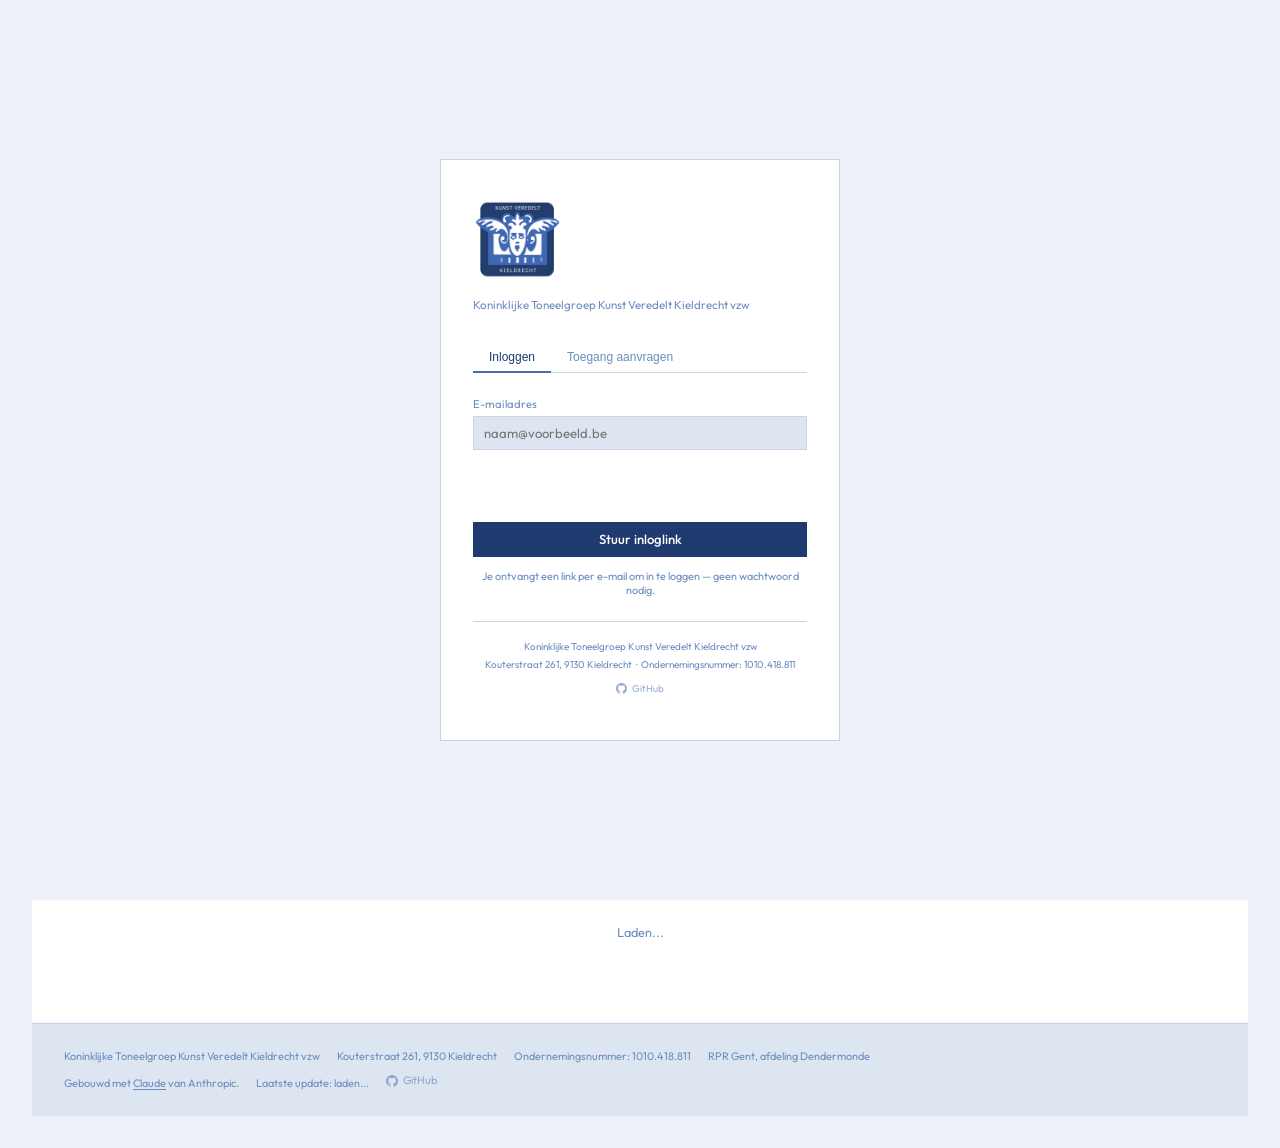
==== commit 1906f6cb: "Implement error handling for status 429 responses Added rate limiting error handling for requests." ====
--- a/index.html
+++ b/index.html
@@ -1519,10 +1519,11 @@
   const btn = document.querySelector('#loginForm .login-btn');
   if (btn) { btn.disabled = true; btn.textContent = 'Versturen...'; }
 
-  try {
-    const res  = await workerFetch('/magic/request', { method: 'POST', body: JSON.stringify({ email }) });
+  const res  = await workerFetch('/magic/request', { method: 'POST', body: JSON.stringify({ email }) });
     const data = await res.json().catch(() => ({}));
-    if (!res.ok) {
+    if (res.status === 429) {
+      errEl.textContent = 'Te veel pogingen. Probeer het later opnieuw.';
+    } else if (!res.ok) {
       errEl.textContent = 'Fout bij versturen: ' + (data.error || res.status);
     } else {
       errEl.textContent = '';
@@ -1581,7 +1582,11 @@
 
   try {
     const res  = await workerFetch('/requests', { method: 'POST', body: JSON.stringify({ name, email }) });
-    const data = await res.json();
+    if (res.status === 429) {
+      errEl.textContent = 'Te veel pogingen. Probeer het later opnieuw.';
+      return;
+    }
+    const data = await res.json().catch(() => ({}));
     if (data.ok) {
       okEl.textContent = 'Aanvraag verzonden! Je ontvangt een e-mail zodra de beheerder je goedkeurt.';
       if (data.emailError) console.warn('Admin notification email failed:', data.emailError);
@@ -1809,6 +1814,11 @@
       clearLockout();
       sessionStorage.setItem('kvk_admin_token', pw);
       hideLoginOverlay();
+      return;
+    }
+    if (res.status === 429) {
+      errEl.textContent = 'Te veel pogingen. Probeer het later opnieuw.';
+      if (btn) { btn.disabled = false; btn.textContent = 'Inloggen als beheerder'; }
       return;
     }
   } catch(e) {
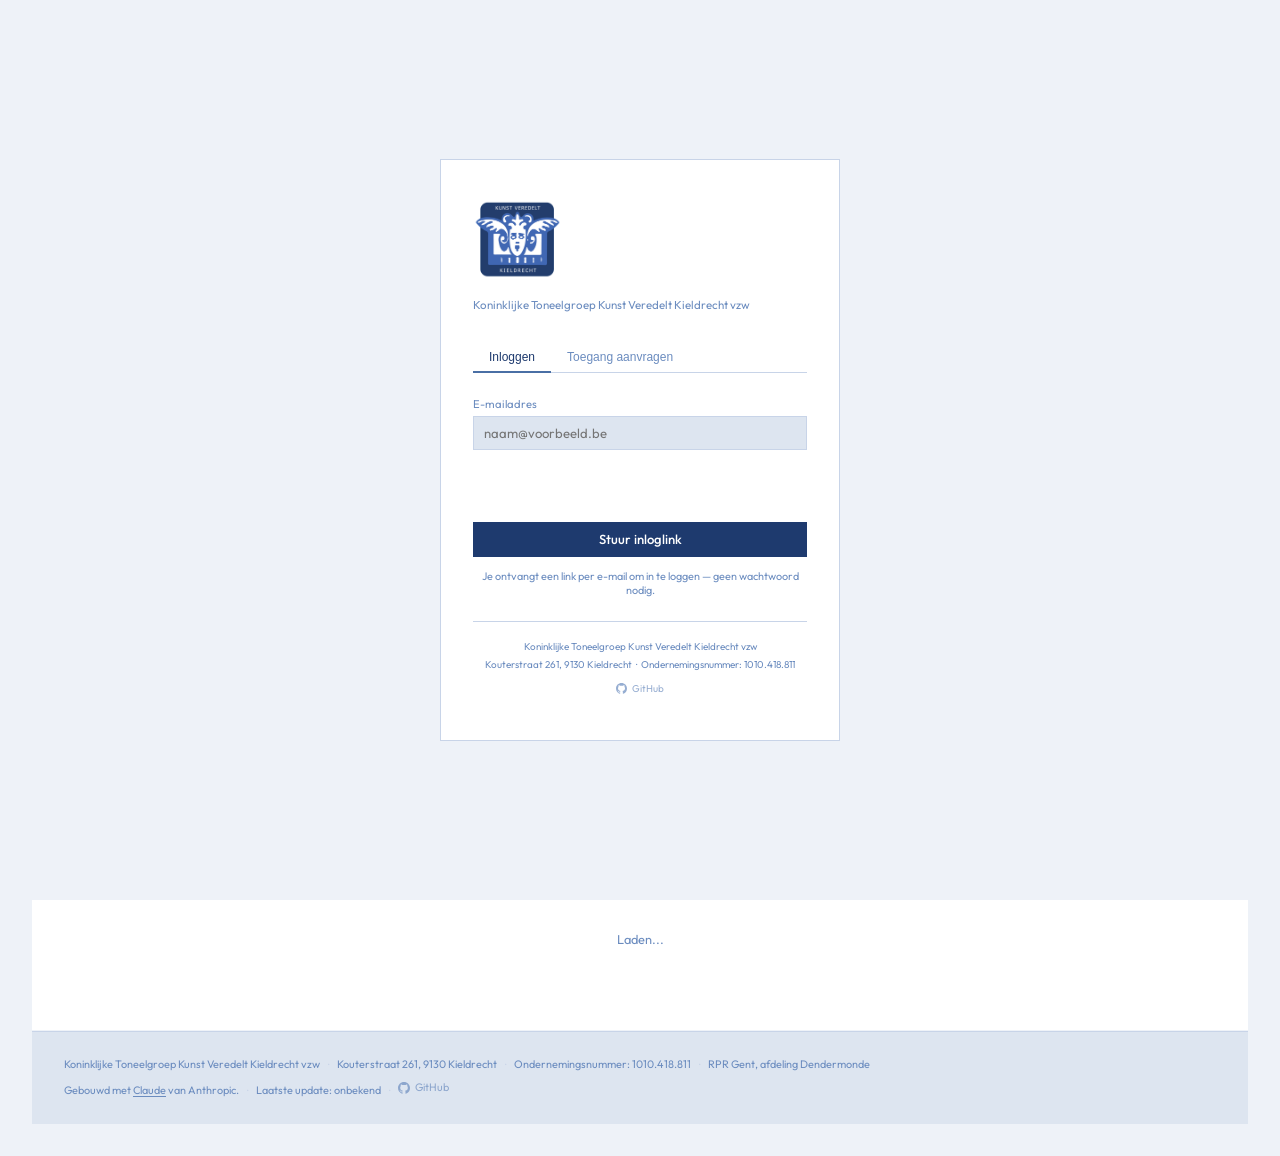
==== commit af17dff1: "Add error handling to login fetch request Wrap fetch call in a try block for error handling." ====
--- a/index.html
+++ b/index.html
@@ -1519,7 +1519,8 @@
   const btn = document.querySelector('#loginForm .login-btn');
   if (btn) { btn.disabled = true; btn.textContent = 'Versturen...'; }
 
-  const res  = await workerFetch('/magic/request', { method: 'POST', body: JSON.stringify({ email }) });
+  try {
+    const res  = await workerFetch('/magic/request', { method: 'POST', body: JSON.stringify({ email }) });
     const data = await res.json().catch(() => ({}));
     if (res.status === 429) {
       errEl.textContent = 'Te veel pogingen. Probeer het later opnieuw.';
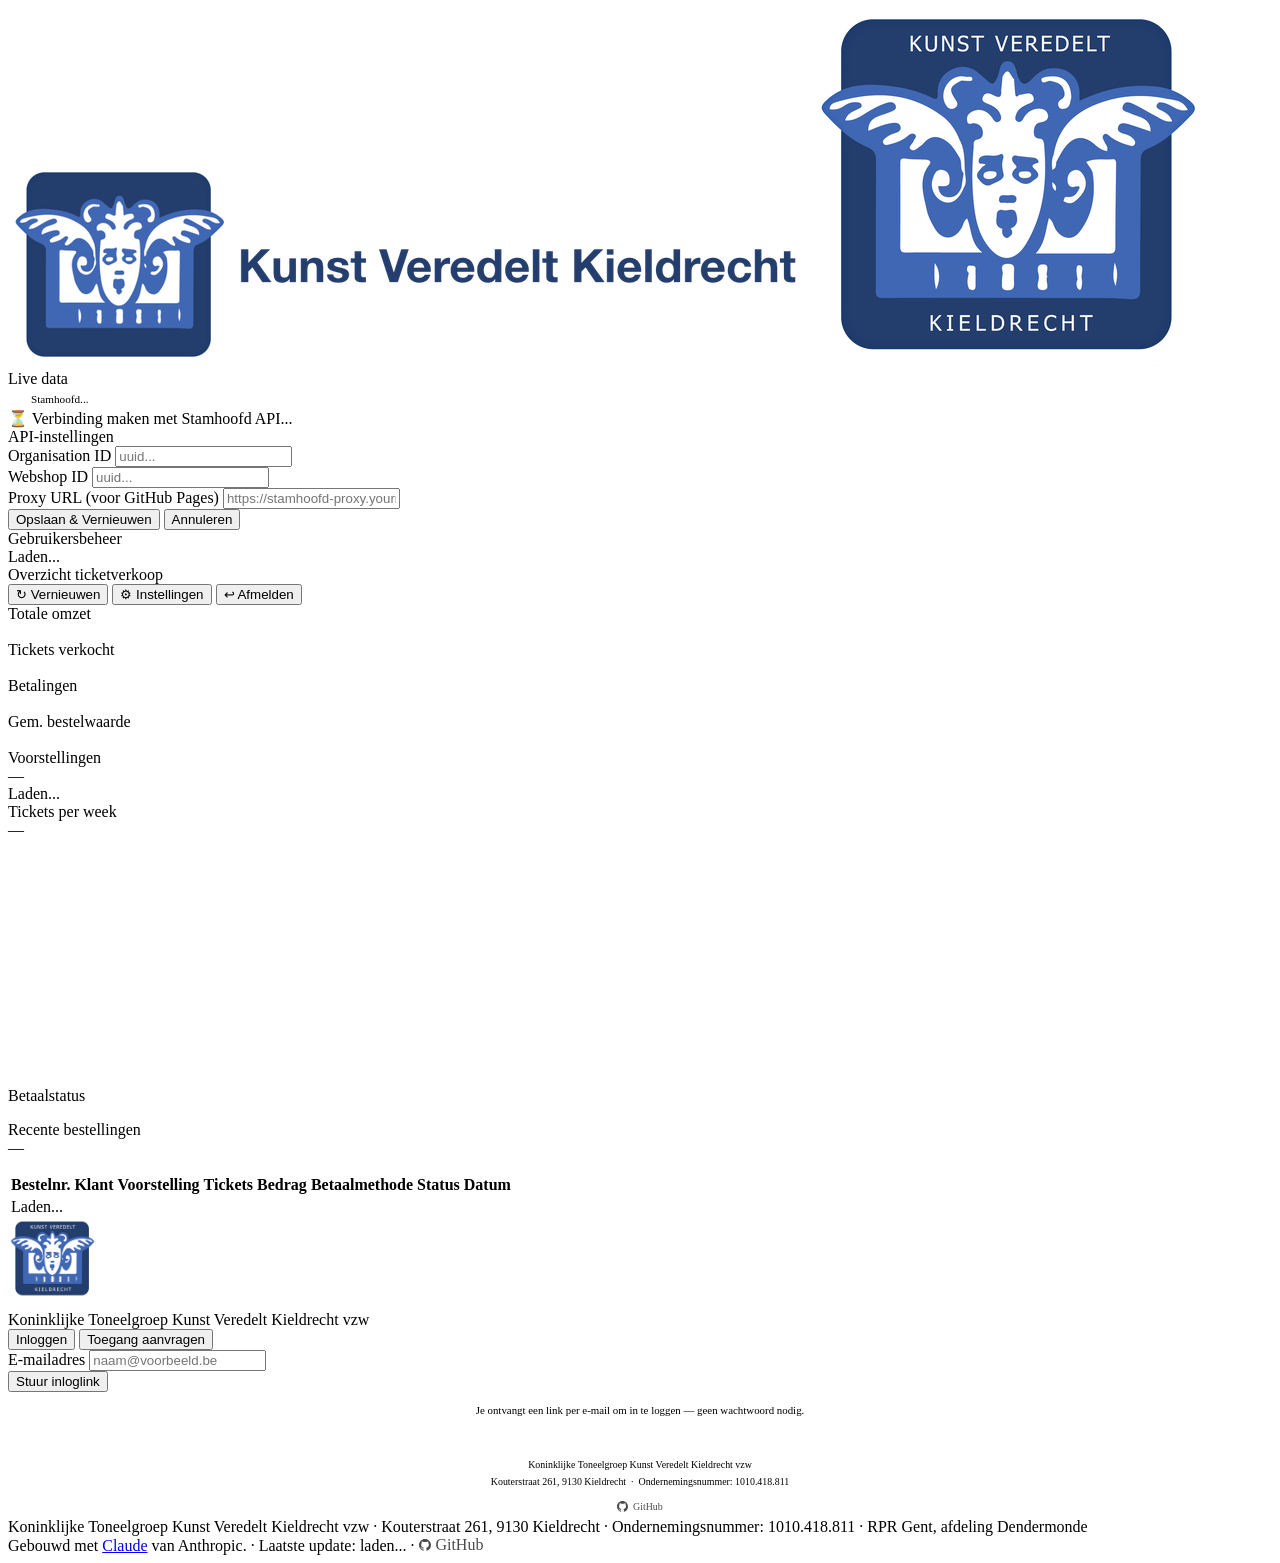
==== commit ffe3ebc4: "Refactor into 3 parts" ====
--- a/index.html
+++ b/index.html
@@ -6,650 +6,7 @@
 <title>KVK Dashboard</title>
   <link rel="icon" type="image/png" href="[data-uri]">
 <link href="https://fonts.googleapis.com/css2?family=Outfit:wght@300;400;500;600&family=DM+Mono:wght@300;400&display=swap" rel="stylesheet">
-<style>
-  *, *::before, *::after { box-sizing: border-box; margin: 0; padding: 0; }
-
-  :root {
-    --bg:       #eef2f8;
-    --surface:  #ffffff;
-    --surface2: #dde5f0;
-    --border:   #c8d4e8;
-    --text:     #1e3a6e;
-    --muted:    #6b8cbf;
-    --gold:     #4a6fa5;
-    --gold-dim: #d0ddef;
-    --red:      #b83232;
-    --green:    #2e7d52;
-    --navy:     #1e3a6e;
-    --mid-blue: #4a6fa5;
-    --sans: 'Outfit', sans-serif;
-    --mono: 'DM Mono', monospace;
-  }
-
-  body {
-    font-family: var(--sans);
-    background: var(--bg);
-    color: var(--text);
-    min-height: 100vh;
-    padding: 2rem;
-    font-size: 13px;
-  }
-
-  /* HEADER */
-  header {
-    display: flex;
-    align-items: flex-end;
-    justify-content: space-between;
-    margin-bottom: 2.5rem;
-    padding-bottom: 1.5rem;
-    border-bottom: 2px solid var(--border);
-  }
-
-  .logo { display: flex; align-items: center; }
-  .logo-wide   { height: 52px; width: auto; display: block; }
-  .logo-square { height: 52px; width: auto; display: none; }
-  @media (max-width: 600px) {
-    .logo-wide   { display: none; }
-    .logo-square { display: block; }
-  }
-
-  .header-right { text-align: right; }
-
-  .live-badge {
-    display: inline-flex;
-    align-items: center;
-    gap: 0.4rem;
-    font-size: 0.65rem;
-    letter-spacing: 0.1em;
-    text-transform: uppercase;
-    color: var(--green);
-    margin-bottom: 0.3rem;
-  }
-
-  .live-dot {
-    width: 6px; height: 6px;
-    border-radius: 50%;
-    background: var(--green);
-    animation: pulse 2s infinite;
-  }
-
-  @keyframes pulse {
-    0%, 100% { opacity: 1; }
-    50% { opacity: 0.3; }
-  }
-
-  .header-date { color: var(--muted); font-size: 0.7rem; }
-
-  /* STATUS BAR */
-  .status-bar {
-    background: var(--surface);
-    border: 1px solid var(--border);
-    padding: 0.6rem 1rem;
-    margin-bottom: 2rem;
-    font-size: 0.7rem;
-    color: var(--muted);
-    display: flex;
-    align-items: center;
-    gap: 0.5rem;
-  }
-
-  .status-bar.loading { color: var(--gold); }
-  .status-bar.error { color: var(--red); border-color: var(--red); }
-  .status-bar.success { color: var(--green); border-color: #1e3d2a; }
-
-  /* CONFIG */
-  .config-panel {
-    background: var(--surface);
-    border: 1px solid var(--gold-dim);
-    padding: 1.5rem;
-    margin-bottom: 2rem;
-    display: none;
-  }
-
-  .config-panel.visible { display: block; }
-
-  .config-title {
-    font-family: var(--sans);
-    font-size: 0.9rem;
-    color: var(--gold);
-    margin-bottom: 1rem;
-  }
-
-  .config-grid {
-    display: grid;
-    grid-template-columns: 1fr 1fr 1fr;
-    gap: 1rem;
-    margin-bottom: 1rem;
-  }
-
-  .config-field label {
-    display: block;
-    font-size: 0.62rem;
-    letter-spacing: 0.1em;
-    text-transform: uppercase;
-    color: var(--muted);
-    margin-bottom: 0.4rem;
-  }
-
-  .config-field input {
-    width: 100%;
-    background: var(--bg);
-    border: 1px solid var(--border);
-    color: var(--text);
-    font-family: var(--sans);
-    font-size: 0.72rem;
-    padding: 0.5rem 0.75rem;
-    outline: none;
-    transition: border-color 0.15s;
-  }
-
-  .config-field input:focus { border-color: var(--gold); }
-
-  .config-actions { display: flex; gap: 0.5rem; }
-
-  .btn {
-    font-family: var(--sans);
-    font-size: 0.65rem;
-    letter-spacing: 0.08em;
-    text-transform: uppercase;
-    padding: 0.5rem 1.25rem;
-    border: 1px solid var(--border);
-    background: transparent;
-    color: var(--muted);
-    cursor: pointer;
-    transition: all 0.15s;
-  }
-
-  .btn-primary {
-    background: var(--gold);
-    border-color: var(--gold);
-    color: var(--bg);
-  }
-
-  .btn:hover { opacity: 0.8; }
-  .github-btn { display:inline-flex;align-items:center;padding:0.4rem 0.6rem; }
-
-  /* TOP TOOLBAR */
-  .toolbar {
-    display: flex;
-    justify-content: space-between;
-    align-items: center;
-    margin-bottom: 2rem;
-  }
-
-  .section-label {
-    font-size: 0.62rem;
-    letter-spacing: 0.12em;
-    text-transform: uppercase;
-    color: var(--muted);
-  }
-
-  .toolbar-actions { display: flex; gap: 0.5rem; }
-
-  /* KPI GRID */
-  .kpi-grid {
-    display: grid;
-    grid-template-columns: repeat(4, 1fr);
-    gap: 1px;
-    background: var(--border);
-    margin-bottom: 1px;
-  }
-
-  .kpi {
-    background: var(--surface);
-    padding: 1.5rem;
-    position: relative;
-    overflow: hidden;
-    transition: background 0.2s;
-  }
-
-  .kpi:hover { background: var(--surface2); }
-
-  .kpi::before {
-    content: '';
-    position: absolute;
-    top: 0; left: 0; right: 0;
-    height: 2px;
-    background: var(--gold);
-    transform: scaleX(0);
-    transform-origin: left;
-    transition: transform 0.6s cubic-bezier(0.4,0,0.2,1);
-  }
-
-  .kpi.loaded::before { transform: scaleX(1); }
-
-  .kpi-label {
-    font-size: 0.6rem;
-    letter-spacing: 0.12em;
-    text-transform: uppercase;
-    color: var(--muted);
-    margin-bottom: 1rem;
-  }
-
-  .kpi-value {
-    font-family: var(--sans);
-    font-size: 2.4rem;
-    font-weight: 400;
-    letter-spacing: -0.02em;
-    color: var(--text);
-    line-height: 1;
-    margin-bottom: 0.5rem;
-  }
-
-  .kpi-sub {
-    font-size: 0.65rem;
-    color: var(--muted);
-  }
-
-  .kpi-sub .up { color: var(--green); }
-  .kpi-sub .down { color: var(--red); }
-
-  /* MAIN LAYOUT */
-  .main-grid {
-    display: grid;
-    grid-template-columns: 1fr 1fr;
-    gap: 1px;
-    background: var(--border);
-    margin-bottom: 1px;
-  }
-
-  .card {
-    background: var(--surface);
-    padding: 1.5rem;
-  }
-
-  .card-header {
-    display: flex;
-    justify-content: space-between;
-    align-items: baseline;
-    margin-bottom: 1.5rem;
-  }
-
-  .card-title {
-    font-family: var(--sans);
-    font-size: 1rem;
-    font-weight: 400;
-    color: var(--text);
-  }
-
-  .card-meta { font-size: 0.65rem; color: var(--muted); }
-
-  /* SHOW CARDS */
-  .show-list { display: flex; flex-direction: column; gap: 1rem; }
-
-  .show-item {
-    border: 1px solid var(--border);
-    padding: 1rem;
-    transition: border-color 0.2s;
-    cursor: default;
-  }
-
-  .show-item:hover { border-color: var(--gold); }
-
-  .show-top {
-    display: flex;
-    justify-content: space-between;
-    align-items: flex-start;
-    margin-bottom: 0.75rem;
-  }
-
-  .show-name {
-    font-family: var(--sans);
-    font-size: 0.95rem;
-    font-style: italic;
-    color: var(--text);
-  }
-
-  .show-date { font-size: 0.65rem; color: var(--muted); }
-
-  .show-stats {
-    display: flex;
-    gap: 1.5rem;
-    margin-bottom: 0.75rem;
-  }
-
-  .show-stat-label { font-size: 0.6rem; color: var(--muted); text-transform: uppercase; letter-spacing: 0.08em; }
-  .show-stat-val { font-size: 1rem; font-family: var(--sans); color: var(--text); }
-
-  .seat-track {
-    height: 3px;
-    background: var(--gold-dim);
-    position: relative;
-    overflow: hidden;
-  }
-
-  .seat-fill {
-    height: 100%;
-    background: var(--gold);
-    transition: width 1.2s cubic-bezier(0.4,0,0.2,1);
-  }
-
-  .seat-fill.almost { background: var(--red); }
-  .seat-fill.good { background: var(--green); }
-
-  .seat-pct {
-    font-size: 0.65rem;
-    color: var(--muted);
-    margin-top: 0.35rem;
-    display: flex;
-    justify-content: space-between;
-  }
-
-  /* REVENUE CHART */
-  svg.rev-chart { width: 100%; height: 160px; }
-
-  /* ORDERS TABLE */
-  .table-wrap {
-    background: var(--surface);
-    padding: 1.5rem;
-    border-top: 1px solid var(--border);
-  }
-
-  table { width: 100%; border-collapse: collapse; }
-
-  thead th {
-    font-size: 0.6rem;
-    letter-spacing: 0.1em;
-    text-transform: uppercase;
-    color: var(--muted);
-    text-align: left;
-    padding-bottom: 0.75rem;
-    border-bottom: 1px solid var(--border);
-    font-weight: 400;
-  }
-
-  tbody tr {
-    border-bottom: 1px solid var(--border);
-    transition: background 0.15s;
-  }
-
-  tbody tr:last-child { border-bottom: none; }
-  tbody tr:hover { background: var(--surface2); }
-
-  tbody td {
-    padding: 0.65rem 0;
-    font-size: 0.75rem;
-    vertical-align: middle;
-  }
-
-  .status-pill {
-    font-size: 0.58rem;
-    letter-spacing: 0.08em;
-    text-transform: uppercase;
-    padding: 0.2rem 0.5rem;
-    border-radius: 1px;
-  }
-
-  .pill-succeeded { background: #d4edde; color: var(--green); }
-  .pill-created { background: var(--gold-dim); color: var(--gold); }
-  .pill-failed { background: #fad7d7; color: var(--red); }
-  .pill-pending { background: var(--surface2); color: var(--muted); }
-
-  .empty-state {
-    text-align: center;
-    padding: 3rem;
-    color: var(--muted);
-    font-size: 0.8rem;
-  }
-
-  .skeleton {
-    background: linear-gradient(90deg, var(--surface) 25%, var(--surface2) 50%, var(--surface) 75%);
-    background-size: 200% 100%;
-    animation: shimmer 1.5s infinite;
-    border-radius: 2px;
-    height: 1em;
-    display: inline-block;
-  }
-
-  @keyframes shimmer {
-    0% { background-position: 200% 0; }
-    100% { background-position: -200% 0; }
-  }
-
-  .divider {
-    height: 1px;
-    background: var(--border);
-    margin: 0;
-  }
-
-  @media (max-width: 800px) {
-    body { padding: 1rem; }
-
-    header { flex-direction: column; align-items: flex-start; gap: 0.5rem; margin-bottom: 1.5rem; }
-    .logo { font-size: 1.4rem; }
-
-    .kpi-grid { grid-template-columns: 1fr 1fr; gap: 1px; }
-    .kpi { padding: 1rem; }
-    .kpi-value { font-size: 1.6rem; }
-
-    .main-grid { grid-template-columns: 1fr; }
-    .config-grid { grid-template-columns: 1fr; }
-
-    .toolbar { flex-direction: column; align-items: flex-start; gap: 0.75rem; }
-    .toolbar-actions { display: flex; flex-wrap: wrap; gap: 0.4rem; }
-
-    .show-stats { flex-wrap: wrap; gap: 0.75rem; }
-
-    table { font-size: 0.7rem; }
-    thead th, tbody td { padding: 0.5rem 0.25rem; }
-    /* Hide less important columns on mobile */
-    th:nth-child(3), td:nth-child(3),
-    th:nth-child(6), td:nth-child(6) { display: none; }
-
-    .card { padding: 1rem; }
-    .table-wrap { padding: 1rem; }
-
-    #weekChart { height: 140px; }
-  }
-
-  @media (max-width: 480px) {
-    .kpi-grid { grid-template-columns: 1fr 1fr; }
-    .kpi-value { font-size: 1.3rem; }
-    th:nth-child(4), td:nth-child(4),
-    th:nth-child(5), td:nth-child(5) { display: none; }
-  }
-
-
-  /* ── LOGIN OVERLAY ─────────────────────────────────────── */
-  #loginOverlay {
-    position: fixed; inset: 0; z-index: 1000;
-    background: var(--bg);
-    display: flex; align-items: center; justify-content: center;
-    padding: 1.5rem;
-  }
-
-  .login-box {
-    background: var(--surface);
-    border: 1px solid var(--border);
-    padding: 2.5rem 2rem;
-    width: 100%; max-width: 400px;
-  }
-
-  .login-logo {
-    font-size: 1.1rem; font-weight: 600; color: var(--text);
-    margin-bottom: 0.25rem;
-  }
-
-  .login-sub {
-    font-size: 0.72rem; color: var(--muted);
-    margin-bottom: 2rem;
-  }
-
-  .login-tab-row {
-    display: flex; gap: 0; margin-bottom: 1.5rem;
-    border-bottom: 1px solid var(--border);
-  }
-
-  .login-tab {
-    padding: 0.4rem 1rem; font-size: 0.75rem; cursor: pointer;
-    color: var(--muted); background: none; border: none;
-    border-bottom: 2px solid transparent; margin-bottom: -1px;
-  }
-
-  .login-tab.active { color: var(--text); border-bottom-color: var(--gold); font-weight: 500; }
-
-  .login-field { margin-bottom: 1rem; }
-  .login-field label { display: block; font-size: 0.7rem; color: var(--muted); margin-bottom: 0.3rem; }
-  .login-field input {
-    width: 100%; padding: 0.5rem 0.6rem;
-    border: 1px solid var(--border); background: var(--surface2);
-    font-family: inherit; font-size: 0.82rem; color: var(--text);
-  }
-  .login-field input:focus { outline: none; border-color: var(--gold); }
-
-  .login-error { color: var(--red); font-size: 0.7rem; margin-bottom: 0.75rem; min-height: 1rem; }
-  .login-success { color: var(--green); font-size: 0.7rem; margin-bottom: 0.75rem; min-height: 1rem; }
-
-  .login-btn {
-    width: 100%; padding: 0.6rem; background: var(--navy); color: #fff;
-    border: none; font-family: inherit; font-size: 0.82rem;
-    font-weight: 500; cursor: pointer;
-  }
-  .login-btn:hover { opacity: 0.9; }
-
-  /* ── USER MANAGEMENT (admin panel) ─────────────────────── */
-  .user-mgmt { margin-top: 1.5rem; }
-  .user-mgmt-title { font-size: 0.75rem; font-weight: 600; margin-bottom: 0.75rem; color: var(--text); }
-  .user-row {
-    display: flex; align-items: center; gap: 0.5rem;
-    padding: 0.5rem 0; border-bottom: 1px solid var(--border);
-    font-size: 0.72rem;
-  }
-  .user-row:last-child { border-bottom: none; }
-  .user-info { flex: 1; }
-  .user-name { font-weight: 500; color: var(--text); }
-  .user-email { color: var(--muted); }
-  .user-status-pill {
-    font-size: 0.6rem; font-weight: 600; padding: 0.1rem 0.4rem;
-    border-radius: 2px; white-space: nowrap;
-  }
-  .pill-pending { background: #f5e9c0; color: #8b6914; }
-  .pill-active  { background: #d4edde; color: #2e7d52; }
-  .user-actions { display: flex; gap: 0.3rem; }
-  .user-btn {
-    padding: 0.2rem 0.5rem; font-size: 0.65rem; cursor: pointer;
-    border: 1px solid var(--border); background: var(--surface2);
-    font-family: inherit; color: var(--text);
-  }
-  .user-btn:hover { background: var(--border); }
-  .user-btn.danger { color: var(--red); border-color: var(--red); }
-  .user-btn.danger:hover { background: #fad7d7; }
-  .approve-pw { width: 100px; }
-
-  .empty-users { font-size: 0.72rem; color: var(--muted); padding: 0.5rem 0; }
-
-  footer {
-    margin-top: 1px;
-    padding: 1.5rem 2rem;
-    background: var(--surface2);
-    border-top: 1px solid var(--border);
-    font-size: 0.68rem;
-    color: var(--muted);
-    display: flex;
-    flex-direction: column;
-    gap: 0.4rem;
-    line-height: 1.6;
-  }
-
-  footer a { color: var(--muted); text-decoration: underline; text-underline-offset: 2px; }
-  footer a:hover { color: var(--text); }
-
-  .footer-row { display: flex; align-items: baseline; gap: 0.5rem; flex-wrap: wrap; }
-  .footer-dot { color: var(--border); }
-
-  @media (max-width: 800px) {
-  
-  /* ── LOGIN OVERLAY ─────────────────────────────────────── */
-  #loginOverlay {
-    position: fixed; inset: 0; z-index: 1000;
-    background: var(--bg);
-    display: flex; align-items: center; justify-content: center;
-    padding: 1.5rem;
-  }
-
-  .login-box {
-    background: var(--surface);
-    border: 1px solid var(--border);
-    padding: 2.5rem 2rem;
-    width: 100%; max-width: 400px;
-  }
-
-  .login-logo {
-    font-size: 1.1rem; font-weight: 600; color: var(--text);
-    margin-bottom: 0.25rem;
-  }
-
-  .login-sub {
-    font-size: 0.72rem; color: var(--muted);
-    margin-bottom: 2rem;
-  }
-
-  .login-tab-row {
-    display: flex; gap: 0; margin-bottom: 1.5rem;
-    border-bottom: 1px solid var(--border);
-  }
-
-  .login-tab {
-    padding: 0.4rem 1rem; font-size: 0.75rem; cursor: pointer;
-    color: var(--muted); background: none; border: none;
-    border-bottom: 2px solid transparent; margin-bottom: -1px;
-  }
-
-  .login-tab.active { color: var(--text); border-bottom-color: var(--gold); font-weight: 500; }
-
-  .login-field { margin-bottom: 1rem; }
-  .login-field label { display: block; font-size: 0.7rem; color: var(--muted); margin-bottom: 0.3rem; }
-  .login-field input {
-    width: 100%; padding: 0.5rem 0.6rem;
-    border: 1px solid var(--border); background: var(--surface2);
-    font-family: inherit; font-size: 0.82rem; color: var(--text);
-  }
-  .login-field input:focus { outline: none; border-color: var(--gold); }
-
-  .login-error { color: var(--red); font-size: 0.7rem; margin-bottom: 0.75rem; min-height: 1rem; }
-  .login-success { color: var(--green); font-size: 0.7rem; margin-bottom: 0.75rem; min-height: 1rem; }
-
-  .login-btn {
-    width: 100%; padding: 0.6rem; background: var(--navy); color: #fff;
-    border: none; font-family: inherit; font-size: 0.82rem;
-    font-weight: 500; cursor: pointer;
-  }
-  .login-btn:hover { opacity: 0.9; }
-
-  /* ── USER MANAGEMENT (admin panel) ─────────────────────── */
-  .user-mgmt { margin-top: 1.5rem; }
-  .user-mgmt-title { font-size: 0.75rem; font-weight: 600; margin-bottom: 0.75rem; color: var(--text); }
-  .user-row {
-    display: flex; align-items: center; gap: 0.5rem;
-    padding: 0.5rem 0; border-bottom: 1px solid var(--border);
-    font-size: 0.72rem;
-  }
-  .user-row:last-child { border-bottom: none; }
-  .user-info { flex: 1; }
-  .user-name { font-weight: 500; color: var(--text); }
-  .user-email { color: var(--muted); }
-  .user-status-pill {
-    font-size: 0.6rem; font-weight: 600; padding: 0.1rem 0.4rem;
-    border-radius: 2px; white-space: nowrap;
-  }
-  .pill-pending { background: #f5e9c0; color: #8b6914; }
-  .pill-active  { background: #d4edde; color: #2e7d52; }
-  .user-actions { display: flex; gap: 0.3rem; }
-  .user-btn {
-    padding: 0.2rem 0.5rem; font-size: 0.65rem; cursor: pointer;
-    border: 1px solid var(--border); background: var(--surface2);
-    font-family: inherit; color: var(--text);
-  }
-  .user-btn:hover { background: var(--border); }
-  .user-btn.danger { color: var(--red); border-color: var(--red); }
-  .user-btn.danger:hover { background: #fad7d7; }
-  .approve-pw { width: 100px; }
-
-  .empty-users { font-size: 0.72rem; color: var(--muted); padding: 0.5rem 0; }
-
-  footer { padding: 1.25rem 1rem; }
-  }
-</style>
+<link rel="stylesheet" href="styles.css">
 </head>
 <body>
 
@@ -786,1161 +143,7 @@
   </table>
 </div>
 
-<script>
-// ─── CONFIG ───────────────────────────────────────────────
-const DEFAULTS = {
-  orgId: 'd42b36a2-a20f-4930-b677-5d62599c90b3',
-  webshopId: '07e841fb-25a0-478d-a1a4-4d09df824938',
-
-  capacity: 240,
-  // After deploying the Cloudflare Worker, paste its URL here
-  // e.g. 'https://stamhoofd-proxy.yourname.workers.dev'
-  // Leave empty to call the Stamhoofd API directly (works locally, not on GitHub Pages)
-  proxyUrl: 'https://wandering-boat-05cb.dennisgeleyn.workers.dev',
-};
-
-// Merge saved settings from localStorage over defaults.
-// NOTE: orgId/webshopId are intentionally excluded here — those are now
-// centrally managed by the admin via the Worker's /config endpoint (see
-// loadRemoteConfig below), so every visitor sees the same values instead
-// of whatever happens to be cached in their own browser.
-const saved = JSON.parse(localStorage.getItem('theatre_dashboard_config') || '{}');
-const CONFIG = { ...DEFAULTS, proxyUrl: saved.proxyUrl || DEFAULTS.proxyUrl };
-
-// Fetch the centrally-stored orgId/webshopId from the Worker. Falls back to
-// DEFAULTS (above) if the Worker has nothing stored yet, or if the request
-// fails for any reason, so the dashboard keeps working either way.
-async function loadRemoteConfig() {
-  try {
-    const res = await workerFetch('/config');
-    const data = await res.json();
-    if (data.orgId) CONFIG.orgId = data.orgId;
-    if (data.webshopId) CONFIG.webshopId = data.webshopId;
-  } catch(e) { /* keep DEFAULTS */ }
-}
-
-function apiBase() {
-  return `https://${CONFIG.orgId}.api.stamhoofd.app/v247`;
-}
-
-// Wraps a URL through the CORS proxy if one is configured
-function proxied(url) {
-  if (CONFIG.proxyUrl) {
-    return CONFIG.proxyUrl + '/proxy?url=' + encodeURIComponent(url);
-  }
-  return url;
-}
-
-function headers() {
-  const h = { 'Content-Type': 'application/json' };
-  const adminToken = sessionStorage.getItem('kvk_admin_token');
-  if (adminToken) {
-    h['X-Admin-Token'] = adminToken;
-  } else {
-    const sessionToken = getSessionToken();
-    if (sessionToken) h['X-Session-Token'] = sessionToken;
-  }
-  return h;
-}
-
-// ─── UI HELPERS ───────────────────────────────────────────
-function setStatus(msg, type = 'loading') {
-  const bar = document.getElementById('statusBar');
-  bar.textContent = msg;
-  bar.className = `status-bar ${type}`;
-}
-
-function fmt(cents) {
-  return '€ ' + (cents / 100).toLocaleString('nl-BE', { minimumFractionDigits: 2, maximumFractionDigits: 2 });
-}
-
-function fmtDate(ts) {
-  if (!ts) return '—';
-  return new Date(ts).toLocaleDateString('nl-BE', { day: '2-digit', month: 'short', year: 'numeric' });
-}
-
-function toggleDebug() {
-  const p = document.getElementById('debugPanel');
-  p.style.display = p.style.display === 'none' ? 'block' : 'none';
-}
-
-function logDebug(msg) {
-  const p = document.getElementById('debugPanel');
-  p.textContent += msg + '\n';
-}
-
-function toggleConfig() {
-  const p = document.getElementById('configPanel');
-  const visible = p.classList.toggle('visible');
-  if (visible) {
-    document.getElementById('cfgOrgId').value = CONFIG.orgId;
-    document.getElementById('cfgWebshopId').value = CONFIG.webshopId;
-    document.getElementById('cfgProxyUrl').value = CONFIG.proxyUrl || '';
-    renderUserList();
-  }
-}
-
-async function saveConfig() {
-  const orgId     = document.getElementById('cfgOrgId').value.trim();
-  const webshopId = document.getElementById('cfgWebshopId').value.trim();
-  const proxyUrl  = document.getElementById('cfgProxyUrl').value.trim();
-
-  // proxyUrl is a local convenience setting (which Worker to talk to) —
-  // keep that per-browser.
-  CONFIG.proxyUrl = proxyUrl;
-  localStorage.setItem('theatre_dashboard_config', JSON.stringify({ proxyUrl }));
-
-  // orgId/webshopId are centrally managed: push to the Worker so every
-  // visitor immediately gets the new values, not just this browser.
-  try {
-    const res = await workerFetch('/config', {
-      method: 'POST',
-      headers: headers(),
-      body: JSON.stringify({ orgId, webshopId }),
-    });
-    if (!res.ok) {
-      const data = await res.json().catch(() => ({}));
-      alert('❌ Opslaan mislukt: ' + (data.error || res.statusText));
-      return;
-    }
-    CONFIG.orgId = orgId;
-    CONFIG.webshopId = webshopId;
-  } catch(e) {
-    alert('❌ Netwerkfout bij opslaan: ' + e.message);
-    return;
-  }
-
-  toggleConfig();
-  loadData();
-}
-
-// ─── DATA LOADING ─────────────────────────────────────────
-
-// Fetch ALL orders — deduplicated by order ID
-async function fetchWithTimeout(url, options, ms) {
-  const controller = new AbortController();
-  const timer = setTimeout(() => controller.abort(), ms);
-  try {
-    const res = await fetch(url, { ...options, signal: controller.signal });
-    return res;
-  } finally {
-    clearTimeout(timer);
-  }
-}
-
-async function fetchAllOrders() {
-  const seenIds = new Set();
-  let allOrders = [];
-  let updatedSince = 0;
-  let afterNumber = null;
-  while (true) {
-    const inner = new URL(`${apiBase()}/webshop/${CONFIG.webshopId}/orders`);
-    inner.searchParams.set('updatedSince', updatedSince);
-    if (afterNumber) inner.searchParams.set('afterNumber', afterNumber);
-    const fetchUrl = proxied(inner.toString());
-    const res = await fetchWithTimeout(fetchUrl, { headers: headers() }, 15000);
-    if (!res.ok) throw new Error(`Orders API ${res.status}: ${res.statusText}`);
-    const page = await res.json();
-    const items = Array.isArray(page) ? page : (page.results || page.orders || []);
-    if (!items.length) break;
-    // Log first order on first page
-    if (allOrders.length === 0) {
-      document.getElementById('debugPanel').textContent = '';
-      logDebug('=== FIRST RAW ORDER ===');
-      logDebug(JSON.stringify(items[0], null, 2).slice(0, 3000));
-    }
-    // Deduplicate by order ID
-    let newItems = 0;
-    for (const item of items) {
-      if (!seenIds.has(item.id)) {
-        seenIds.add(item.id);
-        allOrders.push(item);
-        newItems++;
-      }
-    }
-    setStatus('⏳ ' + allOrders.length + ' bestellingen geladen...', 'loading');
-    if (newItems === 0) break;
-    const last = items[items.length - 1];
-    const nextUpdatedSince = last?.updatedAt ?? updatedSince;
-    const nextAfterNumber = last?.number;
-    if (nextAfterNumber === afterNumber) break;
-    afterNumber = nextAfterNumber;
-    updatedSince = nextUpdatedSince;
-  }
-  logDebug('=== TOTAL UNIQUE ORDERS FETCHED: ' + allOrders.length + ' ===');
-  return allOrders;
-}
-
-async function fetchWebshop() {
-  const res = await fetch(proxied(`${apiBase()}/webshop/${CONFIG.webshopId}`), { headers: headers() });
-  if (!res.ok) throw new Error(`Webshop API ${res.status}: ${res.statusText}`);
-  return res.json();
-}
-
-async function loadData() {
-  setStatus('⏳ Data ophalen van Stamhoofd...', 'loading');
-  try {
-    // Load sequentially on mobile to avoid memory pressure
-    const orders = await fetchAllOrders();
-    const webshop = await fetchWebshop();
-    renderDashboard(orders, webshop);
-    setStatus('✓ Laatste update: ' + new Date().toLocaleTimeString('nl-BE') + ' — ' + orders.length + ' bestellingen geladen', 'success');
-  } catch (err) {
-    setStatus('✗ Fout: ' + err.message, 'error');
-    renderFallback();
-  }
-}
-
-// ─── RENDER ──────────────────────────────────────────────
-  function renderDashboard(orders, webshop) {
-      window._orders = orders; 
-  // Field accessors based on confirmed API response structure
-  const getPrice = o => o.payment?.price ?? 0;
-  const getStatus = o => {
-    if (['Canceled', 'Deleted'].includes(o.status)) return o.status;
-    return o.payment?.status ?? o.status ?? 'Unknown';
-  };
-  const getItems = o => o.data?.cart?.items ?? [];
-  const getCreatedAt = o => o.createdAt ?? o.validAt ?? 0;
-  const getOrderNr = o => {
-    const desc = o.balanceItems?.[0]?.description ?? '';
-    const m = desc.match(/#(\d+)/);
-    return m ? m[1] : null;
-  };
-  const getCustomer = o => o.data?.customer ?? null;
-  const getMethod = o => {
-  const method = o.payment?.method ?? o.data?.paymentMethod ?? '—';
-  const labels = { Transfer: 'Overschrijving' };
-  return labels[method] ?? method;
-};
-  
-const uniqueOrders = orders.filter(o => {
-  if (o.status === 'Deleted') return false;
-  if (o.status === 'Canceled' && o.payment?.status !== 'Succeeded') return false;
-  return true;
-});
-const paid = uniqueOrders.filter(o => getStatus(o) === 'Succeeded');
-const totalRevenue = uniqueOrders.reduce((s, o) => s + getPrice(o), 0);
-const paidRevenue = paid.reduce((s, o) => s + getPrice(o), 0);
-const CANCELLED_STATUSES = ['Failed', 'Canceled', 'Refunded', 'Disputed', 'Deleted'];
-const activeOrders = uniqueOrders.filter(o => !CANCELLED_STATUSES.includes(getStatus(o)));
- let totalTickets = 0;
-activeOrders.forEach(o => getItems(o).forEach(i => { totalTickets += (i.amount || 0); }));
-const avgOrder = uniqueOrders.length ? totalRevenue / uniqueOrders.length : 0;
-const products = webshop?.products || webshop?.data?.products || [];
-const totalCapacity = (CONFIG.capacity || DEFAULTS.capacity) * products.length;
-const capacityPct = totalCapacity ? Math.round((totalTickets / totalCapacity) * 100) : null;
-const kpis = [
-  { label: 'Totale omzet', value: fmt(totalRevenue), sub: `${fmt(paidRevenue)} betaald` },
-  { label: 'Tickets verkocht', value: totalTickets, sub: capacityPct !== null ? `${capacityPct}% van ${totalCapacity} plaatsen` : `${uniqueOrders.length} bestellingen` },
-  { label: 'Betaald', value: paid.length, sub: `van ${uniqueOrders.length} bestellingen` },
-  { label: 'Gem. bestelwaarde', value: fmt(avgOrder), sub: 'per bestelling' },
-];
-  document.getElementById('kpiGrid').innerHTML = kpis.map(k => `
-    <div class="kpi loaded">
-      <div class="kpi-label">${k.label}</div>
-      <div class="kpi-value">${k.value}</div>
-      <div class="kpi-sub">${k.sub}</div>
-    </div>
-  `).join('');
-
-  // Shows from webshop products
-  renderShows(webshop, orders);
-
-  // Weekly orders chart + payment breakdown
-  renderWeekChart(uniqueOrders, getCreatedAt, getItems, getStatus);
-  renderPaymentBreakdown(uniqueOrders, getStatus);
-
-  // Orders table
-  renderOrders(uniqueOrders, getPrice, getStatus, getItems, getCreatedAt, getOrderNr, getCustomer, getMethod);
-}
-
-function renderShows(webshop, orders) {
-  const products = webshop?.products || webshop?.data?.products || [];
-  const list = document.getElementById('showList');
-  document.getElementById('showCount').textContent = `${products.length} voorstelling${products.length !== 1 ? 'en' : ''}`;
-
-  if (!products.length) {
-    list.innerHTML = '<div class="empty-state">Geen voorstellingen gevonden in webshop</div>';
-    return;
-  }
-
-  // Count tickets sold per product+price from actual orders (non-cancelled)
-  const CANCELLED = ['Failed', 'Canceled', 'Refunded', 'Disputed', 'Deleted'];
- const soldPerProduct = {};
-orders.forEach(o => {
-  if (o.status === 'Deleted') return;
-  if (o.status === 'Canceled') return;
-  if (['Failed', 'Refunded', 'Disputed'].includes(o.payment?.status)) return;
-  (o.data?.cart?.items ?? []).forEach(item => {
-    const pid = item.product?.id ?? item.productId;
-    if (pid) soldPerProduct[pid] = (soldPerProduct[pid] || 0) + (item.amount || 0);
-  });
-});
-
-  // Sort products by date ascending
-  const sorted = [...products].sort((a, b) => (a.dateRange?.startDate ?? 0) - (b.dateRange?.startDate ?? 0));
-
-  list.innerHTML = sorted.map(p => {
-    const used = soldPerProduct[p.id] ?? p.usedStock ?? 0;
-    const reservedCount = (p.reservedSeats ?? []).length;
-    const capacity = CONFIG.capacity;
-    const free = capacity - used;
-    const pct = Math.round((used / capacity) * 100);
-    const fillClass = pct >= 90 ? 'almost' : pct >= 60 ? '' : 'good';
-
-    // Per-price-tier breakdown (e.g. Standaard 159/∞, VIP 0/36)
-    const visiblePrices = (p.prices ?? []).filter(pr => pr.price > 0);
-    const showDate = p.dateRange?.startDate ? fmtDate(p.dateRange.startDate) : '';
-    const showTime = p.dateRange?.startDate
-      ? new Date(p.dateRange.startDate).toLocaleTimeString('nl-BE', { hour: '2-digit', minute: '2-digit' })
-      : '';
-
-    const avail = used >= 234
-      ? { label: 'Uitverkocht', color: '#b83232', bg: '#fad7d7' }
-      : used >= 194
-        ? { label: 'Laatste kaarten', color: '#8b6914', bg: '#f5e9c0' }
-        : { label: 'Vrij', color: '#2e7d52', bg: '#d4edde' };
-
-    return `
-      <div class="show-item">
-        <div class="show-top">
-          <div class="show-name">${p.name || 'Naamloos'}</div>
-          <div style="display:flex;align-items:center;gap:0.5rem;flex-wrap:wrap">
-            <span style="font-size:0.6rem;font-weight:600;letter-spacing:0.05em;padding:0.15rem 0.5rem;background:${avail.bg};color:${avail.color};border-radius:2px">${avail.label}</span>
-            <div class="show-date">${showDate}${showTime ? ' · ' + showTime : ''}</div>
-          </div>
-        </div>
-        <div class="show-stats">
-          <div>
-            <div class="show-stat-label">Verkocht</div>
-            <div class="show-stat-val">${used}</div>
-          </div>
-          <div>
-            <div class="show-stat-label">Vrij</div>
-            <div class="show-stat-val">${free}</div>
-          </div>
-
-        </div>
-        <div class="seat-track" style="margin-bottom:0.35rem">
-          <div class="seat-fill ${fillClass}" style="width:0%" data-pct="${pct}"></div>
-        </div>
-        <div class="seat-pct">
-          <span>${pct}% bezet</span>
-          <span>${free} plaatsen vrij</span>
-        </div>
-
-        ${visiblePrices.length > 0 ? `
-          <div style="margin-top:1rem;display:flex;flex-direction:column;gap:0.5rem">
-            <div style="font-size:0.6rem;letter-spacing:0.1em;text-transform:uppercase;color:var(--muted);margin-bottom:0.1rem">Per tariefcategorie</div>
-            ${visiblePrices.map(pr => {
-              const prUsed = pr.usedStock ?? 0;
-              const prCap = pr.stock !== null ? pr.stock : null;
-              const prPct = prCap !== null ? Math.round((prUsed / prCap) * 100) : null;
-              const prFill = (prPct ?? 50) >= 90 ? 'almost' : (prPct ?? 50) >= 60 ? '' : 'good';
-              return `<div>
-                <div style="display:flex;justify-content:space-between;align-items:baseline;margin-bottom:0.3rem">
-                  <span style="font-size:0.65rem;color:var(--muted)">${pr.name}</span>
-                  <span style="font-size:0.65rem;color:var(--text)">${prUsed}${prCap !== null ? ' / ' + prCap : ''}</span>
-                </div>
-                ${prCap !== null ? `<div class="seat-track"><div class="seat-fill ${prFill}" style="width:0%" data-pct="${prPct}"></div></div>` : `<div class="seat-track"><div class="seat-fill good" style="width:${Math.min(100, prUsed)}%" ></div></div>`}
-              </div>`;
-            }).join('')}
-          </div>
-        ` : ''}
-      </div>
-    `;
-  }).join('');
-
-  // Animate bars
-  requestAnimationFrame(() => {
-    document.querySelectorAll('.seat-fill[data-pct]').forEach(el => {
-      el.style.width = el.dataset.pct + '%';
-    });
-  });
-}
-
-function renderRevenueChart(orders, getPrice, getCreatedAt) {
-  const svg = document.getElementById('revChart');
-  if (!orders.length) { svg.innerHTML = '<text x="200" y="80" fill="var(--muted)" text-anchor="middle" font-family="DM Mono" font-size="12">Geen data</text>'; return; }
-
-  const sorted = [...orders].sort((a, b) => getCreatedAt(a) - getCreatedAt(b));
-  const values = sorted.map(o => getPrice(o) / 100);
-  const W = 400, H = 160, PL = 40, PR = 10, PT = 10, PB = 25;
-  const cW = W - PL - PR, cH = H - PT - PB;
-  const max = Math.max(...values, 1);
-  const n = values.length;
-
-  const px = i => PL + (n === 1 ? cW / 2 : (i / (n - 1)) * cW);
-
-  let bars = '';
-  const barW = Math.max(4, Math.min(20, cW / n - 3));
-  sorted.forEach((o, i) => {
-    const price = getPrice(o);
-    const status = (o.payment?.status ?? o.status ?? '');
-    const x = px(i) - barW / 2;
-    const h = (price / 100 / max) * cH;
-    const y = PT + cH - h;
-    const color = status === 'Succeeded' ? '#4caf7d' : status === 'Created' ? '#c9a84c' : '#7a7669';
-    bars += `<rect x="${x}" y="${y}" width="${barW}" height="${h}" fill="${color}" opacity="0.85" rx="1">
-      <title>${fmtDate(getCreatedAt(o))} — ${fmt(price)} — ${status}</title>
-    </rect>`;
-  });
-
-  let yLabels = '';
-  for (let i = 0; i <= 3; i++) {
-    const val = (max / 3) * i;
-    const y = PT + cH - (val / max) * cH;
-    yLabels += `<line x1="${PL}" y1="${y}" x2="${W - PR}" y2="${y}" stroke="var(--border)" stroke-width="1"/>`;
-    yLabels += `<text x="${PL - 4}" y="${y + 4}" text-anchor="end" font-family="DM Mono" font-size="9" fill="var(--muted)">€${Math.round(val)}</text>`;
-  }
-
-  svg.innerHTML = yLabels + bars;
-}
-
-function renderPaymentBreakdown(orders, getStatus) {
-  const ALLOWED = ['Succeeded', 'Created'];
-  const filtered = orders.filter(o => ALLOWED.includes(getStatus(o)));
-  const statuses = {};
-  filtered.forEach(o => { const s = getStatus(o); statuses[s] = (statuses[s] || 0) + 1; });
-  const total = filtered.length;
-  const labels = { Succeeded: 'Betaald', Created: 'Openstaand' };
-  const colors = { Succeeded: 'var(--green)', Created: 'var(--gold)' };
-
-  document.getElementById('paymentBreakdown').innerHTML = Object.entries(statuses).map(([status, count]) => {
-    const pct = Math.round((count / total) * 100);
-    return `
-      <div style="display:grid;grid-template-columns:100px 1fr 40px;align-items:center;gap:0.75rem;margin-bottom:0.6rem">
-        <div style="font-size:0.65rem;color:var(--muted)">${labels[status] || status}</div>
-        <div style="background:var(--border);height:3px;border-radius:2px;overflow:hidden">
-          <div style="width:${pct}%;height:100%;background:${colors[status] || 'var(--muted)'};border-radius:2px;transition:width 1s"></div>
-        </div>
-        <div style="font-size:0.65rem;color:var(--text);text-align:right">${count}</div>
-      </div>
-    `;
-  }).join('');
-}
-
-function renderOrders(orders, getPrice, getStatus, getItems, getCreatedAt, getOrderNr, getCustomer, getMethod) {
-  const tbody = document.getElementById('orderTable');
-  document.getElementById('orderCount').textContent = `${orders.length} bestellingen`;
-
-  if (!orders.length) {
-    tbody.innerHTML = '<tr><td colspan="8"><div class="empty-state">Geen bestellingen gevonden</div></td></tr>';
-    return;
-  }
-
-  const sorted = [...orders].sort((a, b) => getCreatedAt(b) - getCreatedAt(a));
-  const pillClass = { Succeeded: 'pill-succeeded', Created: 'pill-created', Failed: 'pill-failed', Pending: 'pill-pending', Prepared: 'pill-succeeded' };
-  const pillLabel = { Succeeded: 'Betaald', Created: 'Openstaand', Failed: 'Mislukt', Pending: 'Bezig', Prepared: 'Gratis' };
-
-  const PAGE_SIZE = 10;
-  let showing = Math.min(PAGE_SIZE, sorted.length);
-
-  function renderRows() {
-    tbody.innerHTML = sorted.slice(0, showing).map(o => {
-    const customer = getCustomer(o);
-    const items = getItems(o);
-    const showName = items[0]?.product?.name || '—';
-    const ticketCount = items.reduce((s, i) => s + (i.amount || 0), 0);
-    const orderNr = getOrderNr(o) ? `#${getOrderNr(o)}` : '—';
-    const status = getStatus(o);
-    const price = getPrice(o);
-    const method = getMethod(o);
-
-    return `<tr>
-      <td>${orderNr}</td>
-      <td>${customer ? `${customer.firstName} ${customer.lastName}` : '—'}</td>
-      <td style="color:var(--muted);font-style:italic">${showName}</td>
-      <td>${ticketCount || '—'}</td>
-      <td>${fmt(price)}</td>
-      <td style="color:var(--muted)">${method}</td>
-      <td><span class="status-pill ${pillClass[status] || 'pill-pending'}">${pillLabel[status] || status}</span></td>
-      <td style="color:var(--muted)">${fmtDate(getCreatedAt(o))}</td>
-    </tr>`;
-    }).join('');
-
-    // Show more button
-    const existingBtn = document.getElementById('showMoreBtn');
-    if (existingBtn) existingBtn.remove();
-
-    if (showing < sorted.length) {
-      const btn = document.createElement('div');
-      btn.id = 'showMoreBtn';
-      btn.style.cssText = 'text-align:center;padding:1.25rem;border-top:1px solid var(--border)';
-      btn.innerHTML = `<button class="btn" onclick="showMore()" style="padding:0.5rem 2rem">
-        ↓ Meer tonen (${sorted.length - showing} verborgen)
-      </button>`;
-      tbody.closest('table').after(btn);
-    }
-  }
-
-  window.showMore = function() {
-    showing = Math.min(showing + PAGE_SIZE, sorted.length);
-    renderRows();
-  };
-
-  renderRows();
-}
-
-function renderWeekChart(orders, getCreatedAt, getItems, getStatus) {
-  const svg = document.getElementById('weekChart');
-  const tooltip = document.getElementById('weekTooltip');
-  svg.innerHTML = '';
-  if (!orders.length) return;
-
-function getWeekKey(ts) {
-  const d = new Date(ts);
-  const day = d.getDay() || 7;
-  const mon = new Date(d);
-  mon.setDate(d.getDate() - day + 1);
-  // Use local date parts instead of toISOString() to avoid UTC shift
-  const y = mon.getFullYear();
-  const m = String(mon.getMonth() + 1).padStart(2, '0');
-  const dd = String(mon.getDate()).padStart(2, '0');
-  return `${y}-${m}-${dd}`;
-}
-
-  function getWeekNumber(dateStr) {
-    const d = new Date(dateStr);
-    const jan4 = new Date(d.getFullYear(), 0, 4);
-    const startOfWeek1 = new Date(jan4);
-    startOfWeek1.setDate(jan4.getDate() - (jan4.getDay() || 7) + 1);
-    const weekNum = Math.floor((d - startOfWeek1) / (7 * 24 * 60 * 60 * 1000)) + 1;
-    return weekNum;
-  }
-
-const weeks = {};
-  const CANCELLED = ['Failed', 'Canceled', 'Refunded', 'Disputed', 'Deleted'];
-  orders.forEach(o => {
-    if (CANCELLED.includes(getStatus(o))) return;
-    const key = getWeekKey(getCreatedAt(o));
-    const tickets = getItems(o).reduce(function(s, i) { return s + (i.amount || 0); }, 0);
-    weeks[key] = (weeks[key] || 0) + tickets;
-  });
-
-  const sorted = Object.entries(weeks).sort((a, b) => a[0].localeCompare(b[0]));
-  const W = 800, H = 200, PL = 36, PR = 10, PT = 10, PB = 30;
-  const cW = W - PL - PR, cH = H - PT - PB;
-  const counts = sorted.map(function(e) { return e[1]; });
-  document.getElementById('weekChartMeta').textContent = sorted.length + ' weken — ' + counts.reduce(function(a,b){return a+b;},0) + ' tickets totaal';
-  const maxVal = Math.max.apply(null, counts.concat([1]));
-  const n = sorted.length;
-  const barW = Math.max(6, Math.min(40, (cW / n) - 4));
-  const px = function(i) { return PL + (i + 0.5) * (cW / n); };
-
-  let grid = '';
-  const ticks = 4;
-  for (let i = 0; i <= ticks; i++) {
-    const val = Math.round((maxVal / ticks) * i);
-    const y = PT + cH - (val / maxVal) * cH;
-    grid += '<line x1="' + PL + '" y1="' + y + '" x2="' + (W - PR) + '" y2="' + y + '" stroke="var(--border)" stroke-width="1"/>';
-    grid += '<text x="' + (PL - 4) + '" y="' + (y + 4) + '" text-anchor="end" font-family="Outfit,sans-serif" font-size="10" fill="var(--muted)">' + val + '</text>';
-  }
-
-  let bars = '';
-  sorted.forEach(function(entry, i) {
-    const week = entry[0], count = entry[1];
-    const x = px(i) - barW / 2;
-    const h = Math.max(2, (count / maxVal) * cH);
-    const y = PT + cH - h;
-    const label = (n <= 16 || i % Math.ceil(n / 16) === 0)
-      ? new Date(week).toLocaleDateString('nl-BE', { day: 'numeric', month: 'short' })
-      : '';
-    const weekNr = getWeekNumber(week);
-    bars += '<rect x="' + x + '" y="' + y + '" width="' + barW + '" height="' + h + '" fill="var(--gold)" opacity="0.85" rx="2"'
-      + ' data-week="' + week + '" data-count="' + count + '" data-weeknr="' + weekNr + '"'
-      + ' style="cursor:pointer;transition:opacity 0.1s"'
-      + ' onmouseenter="showWeekTooltip(event,this)" onmouseleave="hideWeekTooltip()">'
-      + '</rect>';
-    if (label) {
-      bars += '<text x="' + px(i) + '" y="' + (PT + cH + 16) + '" text-anchor="middle" font-family="Outfit,sans-serif" font-size="9" fill="var(--muted)">' + label + '</text>';
-    }
-  });
-
-  svg.innerHTML = grid + bars;
-}
-
-function showWeekTooltip(event, rect) {
-  const tooltip = document.getElementById('weekTooltip');
-  const week = rect.getAttribute('data-week');
-  const count = rect.getAttribute('data-count');
-  const weekNr = rect.getAttribute('data-weeknr');
-  const d = new Date(week);
-  const endD = new Date(d);
-  endD.setDate(d.getDate() + 6);
-  const fmt = function(dt) { return dt.toLocaleDateString('nl-BE', { day: 'numeric', month: 'short' }); };
-  tooltip.innerHTML = '<strong>Week ' + weekNr + '</strong> &nbsp;' + fmt(d) + ' – ' + fmt(endD)
-    + '<br><span style="color:var(--gold)">' + count + ' ticket' + (count != 1 ? 's' : '') + '</span>';
-  tooltip.style.display = 'block';
-  // Position relative to the SVG container
-  const svgEl = document.getElementById('weekChart');
-  const svgRect = svgEl.getBoundingClientRect();
-  const barRect = rect.getBoundingClientRect();
-  const left = barRect.left - svgRect.left + barRect.width / 2;
-  const top = barRect.top - svgRect.top - 10;
-  tooltip.style.left = Math.min(left, svgRect.width - 160) + 'px';
-  tooltip.style.top = (top - tooltip.offsetHeight - 4) + 'px';
-  rect.setAttribute('opacity', '1');
-}
-
-function hideWeekTooltip() {
-  document.getElementById('weekTooltip').style.display = 'none';
-  document.querySelectorAll('#weekChart rect').forEach(function(r) { r.setAttribute('opacity', '0.85'); });
-}
-
-function renderFallback() {
-  document.getElementById('kpiGrid').innerHTML = `
-    <div class="kpi"><div class="kpi-label">Totale omzet</div><div class="kpi-value" style="color:var(--muted)">—</div></div>
-    <div class="kpi"><div class="kpi-label">Tickets verkocht</div><div class="kpi-value" style="color:var(--muted)">—</div></div>
-    <div class="kpi"><div class="kpi-label">Betaald</div><div class="kpi-value" style="color:var(--muted)">—</div></div>
-    <div class="kpi"><div class="kpi-label">Gem. bestelwaarde</div><div class="kpi-value" style="color:var(--muted)">—</div></div>
-  `;
-  document.getElementById('showList').innerHTML = '<div class="empty-state">Kon geen data laden. Controleer je API-instellingen via ⚙ Instellingen.</div>';
-  document.getElementById('orderTable').innerHTML = '<tr><td colspan="8"><div class="empty-state">Geen data beschikbaar</div></td></tr>';
-}
-
-
-// ─── AUTH & USER MANAGEMENT ───────────────────────────────
-
-const SESSION_KEY  = 'kvk_session';   // localStorage: { sessionToken, expires }
-const LOCKOUT_KEY  = 'kvk_lockout';   // localStorage: { attempts, until }
-const MAX_ATTEMPTS = 5;
-const LOCKOUT_MINS = 15;
-
-// ── Worker API helpers ─────────────────────────────────────
-function workerFetch(path, opts = {}) {
-  return fetch(CONFIG.proxyUrl + path, {
-    headers: { 'Content-Type': 'application/json', ...(opts.headers || {}) },
-    ...opts
-  });
-}
-function workerAdmin(path, opts = {}) {
-  return workerFetch(path, {
-    ...opts,
-    headers: { 'Content-Type': 'application/json', 'X-Admin-Token': sessionStorage.getItem('kvk_admin_token') || '', ...(opts.headers || {}) }
-  });
-}
-
-async function sha256(str) {
-  const buf = await crypto.subtle.digest('SHA-256', new TextEncoder().encode(str));
-  return Array.from(new Uint8Array(buf)).map(b => b.toString(16).padStart(2, '0')).join('');
-}
-
-// ── Lockout helpers ────────────────────────────────────────
-function getLockout()    { try { return JSON.parse(localStorage.getItem(LOCKOUT_KEY)) || { attempts: 0, until: 0 }; } catch(e) { return { attempts: 0, until: 0 }; } }
-function saveLockout(l)  { localStorage.setItem(LOCKOUT_KEY, JSON.stringify(l)); }
-function clearLockout()  { localStorage.removeItem(LOCKOUT_KEY); }
-
-function checkLockout(errEl) {
-  const l = getLockout();
-  if (l.until && Date.now() < l.until) {
-    const mins = Math.ceil((l.until - Date.now()) / 60000);
-    errEl.textContent = `Te veel pogingen. Probeer opnieuw over ${mins} minuut${mins === 1 ? '' : 'en'}.`;
-    return true;
-  }
-  return false;
-}
-
-function recordFailedAttempt(errEl) {
-  const l = getLockout();
-  l.attempts = (l.attempts || 0) + 1;
-  if (l.attempts >= MAX_ATTEMPTS) {
-    l.until = Date.now() + LOCKOUT_MINS * 60 * 1000;
-    l.attempts = 0;
-    errEl.textContent = `Te veel pogingen. Geblokkeerd voor ${LOCKOUT_MINS} minuten.`;
-  } else {
-    const left = MAX_ATTEMPTS - l.attempts;
-    errEl.textContent = `Ongeldig e-mailadres of wachtwoord. Nog ${left} poging${left === 1 ? '' : 'en'} voor blokkering.`;
-  }
-  saveLockout(l);
-}
-
-// ── Session helpers ────────────────────────────────────────
-function saveSession(sessionToken, name = '', displayEmail = '') {
-  localStorage.setItem(SESSION_KEY, JSON.stringify({
-    sessionToken,
-    name,
-    displayEmail,
-    expires: Date.now() + 7 * 24 * 60 * 60 * 1000
-  }));
-}
-
-function getSessionName() {
-  try {
-    const s = JSON.parse(localStorage.getItem(SESSION_KEY));
-    return s?.name || s?.displayEmail || '';
-  } catch(e) { return ''; }
-}
-
-function getSessionToken() {
-  try {
-    const s = JSON.parse(localStorage.getItem(SESSION_KEY));
-    if (!s || !s.sessionToken) return null;
-    if (Date.now() > s.expires) { localStorage.removeItem(SESSION_KEY); return null; }
-    return s.sessionToken;
-  } catch(e) { return null; }
-}
-
-function getSession() { return !!getSessionToken(); }
-function isAdmin()    { return sessionStorage.getItem('kvk_admin_token') !== null; }
-
-// ── Tab switching ──────────────────────────────────────────
-function switchLoginTab(tab) {
-  document.getElementById('loginForm').style.display   = tab === 'login'   ? '' : 'none';
-  document.getElementById('requestForm').style.display = tab === 'request' ? '' : 'none';
-  document.getElementById('tabLogin').classList.toggle('active', tab === 'login');
-  document.getElementById('tabRequest').classList.toggle('active', tab === 'request');
-  document.getElementById('loginError').textContent  = '';
-  document.getElementById('reqError').textContent    = '';
-  document.getElementById('reqSuccess').textContent  = '';
-  document.getElementById('loginSuccess') && (document.getElementById('loginSuccess').textContent = '');
-}
-
-// ── Magic link login ───────────────────────────────────────
-async function doLogin() {
-  const email = document.getElementById('loginEmail').value.trim().toLowerCase();
-  const errEl = document.getElementById('loginError');
-  const okEl  = document.getElementById('loginSuccess');
-  errEl.textContent = '';
-  if (okEl) okEl.textContent = '';
-
-  if (!email) { errEl.textContent = 'Vul je e-mailadres in.'; return; }
-
-  // Admin: special case — redirect to password prompt (before email format check)
-  if (email === 'admin' || email === 'beheerder') {
-    openAdminOverlay();
-    return;
-  }
-
-  if (!email.includes('@')) { errEl.textContent = 'Ongeldig e-mailadres.'; return; }
-  if (checkLockout(errEl)) return;
-
-  const btn = document.querySelector('#loginForm .login-btn');
-  if (btn) { btn.disabled = true; btn.textContent = 'Versturen...'; }
-
-  try {
-    const res  = await workerFetch('/magic/request', { method: 'POST', body: JSON.stringify({ email }) });
-    const data = await res.json().catch(() => ({}));
-    if (res.status === 429) {
-      errEl.textContent = 'Te veel pogingen. Probeer het later opnieuw.';
-    } else if (!res.ok) {
-      errEl.textContent = 'Fout bij versturen: ' + (data.error || res.status);
-    } else {
-      errEl.textContent = '';
-      if (okEl) okEl.textContent = 'Als dit adres toegang heeft, ontvang je een inloglink in je inbox.';
-      document.getElementById('loginEmail').value = '';
-    }
-  } catch(e) {
-    errEl.textContent = 'Netwerkfout: ' + e.message;
-  } finally {
-    if (btn) { btn.disabled = false; btn.textContent = 'Stuur inloglink'; }
-  }
-}
-
-// ── Token verification (called on page load if ?token= in URL) ──
-async function checkMagicToken() {
-  const params = new URLSearchParams(window.location.search);
-  const token  = params.get('token');
-  if (!token) return false;
-
-  // Clean token from URL immediately
-  const cleanUrl = window.location.pathname;
-  window.history.replaceState({}, '', cleanUrl);
-
-  try {
-    const res  = await workerFetch('/magic/verify', { method: 'POST', body: JSON.stringify({ token }) });
-    const data = await res.json();
-    if (data.ok && data.sessionToken) {
-      clearLockout();
-      saveSession(data.sessionToken, data.name || '', data.displayEmail || '');
-      return true;
-    } else {
-      // Show error on login screen
-      const errEl = document.getElementById('loginError');
-      if (errEl) errEl.textContent = data.reason === 'expired'
-        ? 'Deze inloglink is verlopen. Vraag een nieuwe aan.'
-        : 'Ongeldige inloglink.';
-      return false;
-    }
-  } catch(e) { return false; }
-}
-
-// ── Request access ─────────────────────────────────────────
-async function doRequestAccess() {
-  const name  = document.getElementById('reqName').value.trim();
-  const email = document.getElementById('reqEmail').value.trim().toLowerCase();
-  const errEl = document.getElementById('reqError');
-  const okEl  = document.getElementById('reqSuccess');
-  errEl.textContent = '';
-  okEl.textContent  = '';
-
-  if (!name || !email) { errEl.textContent = 'Vul je naam en e-mailadres in.'; return; }
-  if (!email.includes('@')) { errEl.textContent = 'Ongeldig e-mailadres.'; return; }
-
-  const btn = document.querySelector('#requestForm .login-btn');
-  if (btn) { btn.disabled = true; btn.textContent = 'Versturen...'; }
-
-  try {
-    const res  = await workerFetch('/requests', { method: 'POST', body: JSON.stringify({ name, email }) });
-    if (res.status === 429) {
-      errEl.textContent = 'Te veel pogingen. Probeer het later opnieuw.';
-      return;
-    }
-    const data = await res.json().catch(() => ({}));
-    if (data.ok) {
-      okEl.textContent = 'Aanvraag verzonden! Je ontvangt een e-mail zodra de beheerder je goedkeurt.';
-      if (data.emailError) console.warn('Admin notification email failed:', data.emailError);
-      document.getElementById('reqName').value  = '';
-      document.getElementById('reqEmail').value = '';
-    } else if (data.reason === 'duplicate') {
-      okEl.textContent = 'Je aanvraag is al ingediend. De beheerder neemt contact op.';
-    } else if (data.reason === 'already_approved') {
-      okEl.textContent = 'Dit e-mailadres heeft al toegang. Vraag een inloglink aan via het inlogformulier.';
-    } else {
-      errEl.textContent = 'Kon aanvraag niet opslaan. Probeer opnieuw.';
-    }
-  } catch(e) {
-    errEl.textContent = 'Fout: ' + e.message;
-  } finally {
-    if (btn) { btn.disabled = false; btn.textContent = 'Toegang aanvragen'; }
-  }
-}
-
-let _loggedIn = false;
-
-function hideLoginOverlay() {
-  _loggedIn = true;
-  document.getElementById('loginOverlay').style.display = 'none';
-  // Show debug button only for admins
-  document.querySelectorAll('.admin-only').forEach(el => {
-    el.style.display = isAdmin() ? '' : 'none';
-  });
-  // Show welcome name
-  const name = isAdmin() ? 'Beheerder' : getSessionName();
-  const el = document.getElementById('welcomeName');
-  if (el && name) { el.textContent = 'Welkom, ' + name; el.style.display = ''; }
-  loadData();
-  fetchStamhoofdStatus();
-}
-
-async function checkSession() {
-  // First: check for magic link token in URL
-  const tokenValid = await checkMagicToken();
-  if (tokenValid) { hideLoginOverlay(); return; }
-
-  // Second: admin session is tracked by sessionStorage token (survives page refresh, not tab close)
-  if (sessionStorage.getItem('kvk_admin_token')) { hideLoginOverlay(); return; }
-
-  // Third: check regular user session token with Worker
-  const sessionToken = getSessionToken();
-  if (sessionToken) {
-    try {
-      const res  = await workerFetch('/session/verify', { method: 'POST', body: JSON.stringify({ sessionToken }) });
-      const data = await res.json();
-      if (data.ok) {
-        // Refresh stored name in case it changed
-        saveSession(sessionToken, data.name || getSessionName(), data.displayEmail || '');
-        hideLoginOverlay();
-        return;
-      }
-      localStorage.removeItem(SESSION_KEY); // invalid/expired
-    } catch(e) {}
-  }
-  // Otherwise login overlay stays visible
-}
-
-// ── Logout ─────────────────────────────────────────────────
-async function doLogout() {
-  const sessionToken = getSessionToken();
-  if (sessionToken) {
-    workerFetch('/session/logout', { method: 'POST', body: JSON.stringify({ sessionToken }) }).catch(() => {});
-  }
-  localStorage.removeItem(SESSION_KEY);
-  sessionStorage.removeItem('kvk_admin_token');
-  clearLockout();
-  location.reload();
-}
-
-// ─── USER MANAGEMENT (admin) ──────────────────────────────
-
-async function renderUserList() {
-  const el = document.getElementById('userList');
-  if (!el) return;
-  el.innerHTML = '<div class="empty-users">Laden...</div>';
-
-  try {
-    const res = await workerAdmin('/users');
-    if (!res.ok) { el.innerHTML = '<div class="empty-users">Kon gebruikers niet laden (controleer admin token).</div>'; return; }
-    const { users, requests } = await res.json();
-
-    let html = '';
-
-    if (requests && requests.length) {
-      html += '<div style="font-size:0.68rem;color:var(--muted);margin-bottom:0.4rem">Aanvragen</div>';
-      requests.forEach(req => {
-        html += '<div class="user-row">'
-          + '<div class="user-info"><div class="user-name">' + escHtml(req.name) + '</div>'
-          + '<div class="user-email">' + escHtml(req.displayEmail || '***') + '</div></div>'
-          + '<span class="user-status-pill pill-pending">In afwachting</span>'
-          + '<div class="user-actions">'
-          + '<button class="user-btn" onclick="approveUser(&quot;' + req.id + '&quot;)">Goedkeuren</button>'
-          + '<button class="user-btn danger" onclick="denyUser(&quot;' + req.id + '&quot;)">Weigeren</button>'
-          + '</div></div>';
-      });
-    }
-
-    if (users && users.length) {
-      html += '<div style="font-size:0.68rem;color:var(--muted);margin:0.75rem 0 0.4rem">Actieve gebruikers</div>';
-      users.forEach(u => {
-        html += '<div class="user-row">'
-          + '<div class="user-info"><div class="user-name">' + escHtml(u.name || '') + '</div>'
-          + '<div class="user-email">' + escHtml(u.displayEmail || u.emailHash.slice(0,8) + '...') + '</div>'
-    + (u.lastLogin ? '<div class="user-email">Laatst ingelogd: ' + new Date(u.lastLogin).toLocaleString("nl-BE") + '</div>' : '')
-    + '</div>'
-    + '<span class="user-status-pill pill-active">Actief</span>'
-    + '<div class="user-actions">'
-    + '<button class="user-btn" onclick="resendLink(&quot;' + u.emailHash + '&quot;)">Stuur nieuwe link</button>'
-    + '<button class="user-btn danger" onclick="revokeUser(&quot;' + u.emailHash + '&quot;)">Verwijderen</button>'
-    + '</div></div>';
-});
-
-    }
-
-    if ((!requests || !requests.length) && (!users || !users.length)) {
-      html = '<div class="empty-users">Nog geen aanvragen of gebruikers.</div>';
-    }
-
-    el.innerHTML = html;
-  } catch(e) {
-    el.innerHTML = '<div class="empty-users">Fout: ' + escHtml(String(e)) + '</div>';
-  }
-}
-
-function escHtml(str) {
-  return String(str).replace(/&/g,'&amp;').replace(/</g,'&lt;').replace(/>/g,'&gt;').replace(/"/g,'&quot;');
-}
-
-async function approveUser(reqId) {
-  try {
-    const res = await workerAdmin('/requests/' + reqId + '/approve', { method: 'POST', body: '{}' });
-    const data = await res.json();
-    if (data.ok) {
-      if (data.emailError) alert('Gebruiker goedgekeurd, maar inloglink e-mail mislukt: ' + data.emailError);
-      renderUserList();
-    } else {
-      alert('Kon niet goedkeuren: ' + res.status);
-    }
-  } catch(e) { alert('Fout: ' + e.message); }
-}
-
-async function denyUser(reqId) {
-  if (!confirm('Aanvraag weigeren?')) return;
-  try {
-    await workerAdmin('/requests/' + reqId + '/deny', { method: 'DELETE' });
-    renderUserList();
-  } catch(e) { alert('Fout: ' + e.message); }
-}
-
-async function revokeUser(emailHash) {
-  if (!confirm('Toegang verwijderen voor deze gebruiker?')) return;
-  try {
-    await workerAdmin('/users/' + emailHash, { method: 'DELETE' });
-    renderUserList();
-  } catch(e) { alert('Fout: ' + e.message); }
-}
-
-async function resendLink(emailHash) {
-  const email = prompt('E-mailadres van deze gebruiker (voor de inloglink):');
-  if (!email || !email.includes('@')) return;
-  try {
-    const res  = await workerAdmin('/users/' + emailHash + '/resend', {
-      method: 'POST',
-      body: JSON.stringify({ email: email.trim().toLowerCase() })
-    });
-    const data = await res.json().catch(() => ({}));
-    if (data.ok) {
-      alert('✅ Inloglink verstuurd naar ' + email.trim().toLowerCase());
-    } else {
-      alert('❌ Versturen mislukt (status ' + res.status + '): ' + (data.error || JSON.stringify(data)));
-    }
-  } catch(e) {
-    alert('❌ Netwerkfout: ' + e.message);
-  }
-}
-
-// ─── ADMIN AUTH ───────────────────────────────────────────
-// Admin password verified by Worker — no hash in source code.
-
-function openAdminOverlay() {
-  if (isAdmin()) { toggleConfig(); return; }
-  if (!_loggedIn) {
-    showAdminLoginForm();
-  } else {
-    document.getElementById('adminOverlay').style.display = 'flex';
-    document.getElementById('adminPwInput').value = '';
-    document.getElementById('adminPwError').style.display = 'none';
-    setTimeout(() => document.getElementById('adminPwInput').focus(), 50);
-  }
-}
-
-function showAdminLoginForm() {
-  document.getElementById('loginForm').style.display    = 'none';
-  document.getElementById('requestForm').style.display  = 'none';
-  document.getElementById('adminLoginForm').style.display = '';
-  document.getElementById('adminLoginPw').value = '';
-  document.getElementById('adminLoginError').textContent = '';
-  setTimeout(() => document.getElementById('adminLoginPw').focus(), 50);
-}
-
-function showLoginForm() {
-  document.getElementById('adminLoginForm').style.display = 'none';
-  document.getElementById('loginForm').style.display = '';
-  document.getElementById('loginEmail').value = '';
-}
-
-async function doAdminLogin() {
-  const pw    = document.getElementById('adminLoginPw').value;
-  const errEl = document.getElementById('adminLoginError');
-  errEl.textContent = '';
-  if (!pw) { errEl.textContent = 'Vul het wachtwoord in.'; return; }
-  if (checkLockout(errEl)) return;
-
-  const btn = document.querySelector('#adminLoginForm .login-btn');
-  if (btn) { btn.disabled = true; btn.textContent = 'Bezig...'; }
-
-  try {
-    const res = await workerFetch('/auth', { method: 'POST', body: JSON.stringify({ password: pw }) });
-    if (res.ok) {
-      clearLockout();
-      sessionStorage.setItem('kvk_admin_token', pw);
-      hideLoginOverlay();
-      return;
-    }
-    if (res.status === 429) {
-      errEl.textContent = 'Te veel pogingen. Probeer het later opnieuw.';
-      if (btn) { btn.disabled = false; btn.textContent = 'Inloggen als beheerder'; }
-      return;
-    }
-  } catch(e) {
-    errEl.textContent = 'Netwerkfout: ' + e.message;
-    if (btn) { btn.disabled = false; btn.textContent = 'Inloggen als beheerder'; }
-    return;
-  }
-
-  recordFailedAttempt(errEl);
-  if (btn) { btn.disabled = false; btn.textContent = 'Inloggen als beheerder'; }
-}
-
-function closeAdminOverlay() {
-  document.getElementById('adminOverlay').style.display = 'none';
-}
-
-async function checkAdminPw() {
-  const pw    = document.getElementById('adminPwInput').value;
-  const errEl = document.getElementById('adminPwError');
-  if (checkLockout({ textContent: '' })) {
-    errEl.textContent = 'Te veel pogingen. Wacht even.';
-    errEl.style.display = 'block';
-    return;
-  }
-  try {
-    const res = await workerFetch('/auth', { method: 'POST', body: JSON.stringify({ password: pw }) });
-    if (res.ok) {
-      clearLockout();
-      sessionStorage.setItem('kvk_admin_token', pw); // survives refresh, cleared on tab close
-      closeAdminOverlay();
-      toggleConfig();
-      document.querySelectorAll('.admin-only').forEach(el => el.style.display = '');
-      return;
-    }
-  } catch(e) {}
-  const fakeEl = { textContent: '' };
-  recordFailedAttempt(fakeEl);
-  errEl.textContent = fakeEl.textContent || 'Ongeldig wachtwoord.';
-  errEl.style.display = 'block';
-  document.getElementById('adminPwInput').select();
-}
-
-// ─── STAMHOOFD STATUS ─────────────────────────────────────
-async function fetchStamhoofdStatus() {
-  const dot = document.getElementById('statusDot');
-  const label = document.getElementById('statusLabel');
-  // Try fetching through proxy first, fall back to direct no-cors ping
-  const urls = [
-    proxied('https://status.stamhoofd.app/nl', false),
-    'https://status.stamhoofd.app/nl'
-  ];
-  for (const url of urls) {
-    try {
-      const isCors = url.includes('workers.dev');
-      const res = await fetch(url, { cache: 'no-store', mode: isCors ? 'cors' : 'no-cors' });
-      // no-cors responses are opaque (status 0) — we can only tell it reached the server
-      if (!isCors) {
-        dot.style.background = 'var(--green)';
-        label.textContent = 'Stamhoofd online';
-        return;
-      }
-      const text = await res.text();
-      if (text.includes('Alle services zijn online')) {
-        dot.style.background = 'var(--green)';
-        label.textContent = 'Stamhoofd online';
-      } else if (text.includes('gedeeltelijke storing') || text.includes('Gedeeltelijke storing')) {
-        dot.style.background = 'var(--gold)';
-        label.textContent = 'Gedeeltelijke storing';
-      } else if (text.includes('Uitvaltijd') || text.includes('Storing')) {
-        dot.style.background = 'var(--red)';
-        label.textContent = 'Storing gedetecteerd';
-      } else {
-        dot.style.background = 'var(--green)';
-        label.textContent = 'Stamhoofd online';
-      }
-      return;
-    } catch(e) { /* try next */ }
-  }
-  dot.style.background = 'var(--muted)';
-  label.textContent = 'Status onbekend';
-}
-
-// ─── INIT ─────────────────────────────────────────────────
-document.addEventListener('DOMContentLoaded', async function() {
-
-  document.getElementById('liveDate').textContent = new Date().toLocaleDateString('nl-BE', {
-    weekday: 'long', day: 'numeric', month: 'long', year: 'numeric'
-  });
-
-  // Load the centrally-managed orgId/webshopId before anything else,
-  // so the dashboard (and the admin settings panel) reflect the
-  // admin's current setting, not a stale per-browser cache.
-  await loadRemoteConfig();
-
-  // Check for existing session; if none, login overlay stays visible
-  await checkSession();
-
-  // Auto-refresh every 5 minutes
-  setInterval(function() { if (getSession()) { loadData(); fetchStamhoofdStatus(); } }, 5 * 60 * 1000);
-
- // Fetch latest GitHub commit date
-try {
-  const res = await fetch('https://api.github.com/repos/dennisgeleyn/kvk-dashboard/commits?per_page=1');
-  const data = await res.json();
-  const linkHeader = res.headers.get('Link');
-  const totalCommits = linkHeader
-    ? parseInt(linkHeader.match(/page=(\d+)>; rel="last"/)[1])
-    : 1;
-  const date = new Date(data[0].commit.committer.date);
-  const el = document.getElementById('lastCommitDate');
-  if (el) el.textContent = date.toLocaleString('nl-BE', {
-    day: 'numeric', month: 'long', year: 'numeric',
-    hour: '2-digit', minute: '2-digit'
-  }) + ' — versie ' + totalCommits;
-} catch(e) {
-  const el = document.getElementById('lastCommitDate');
-  if (el) el.textContent = 'onbekend';
-}
-
-});
-</script>
+<script src="app.js"></script>
 
 <!-- LOGIN OVERLAY -->
 <div id="loginOverlay">
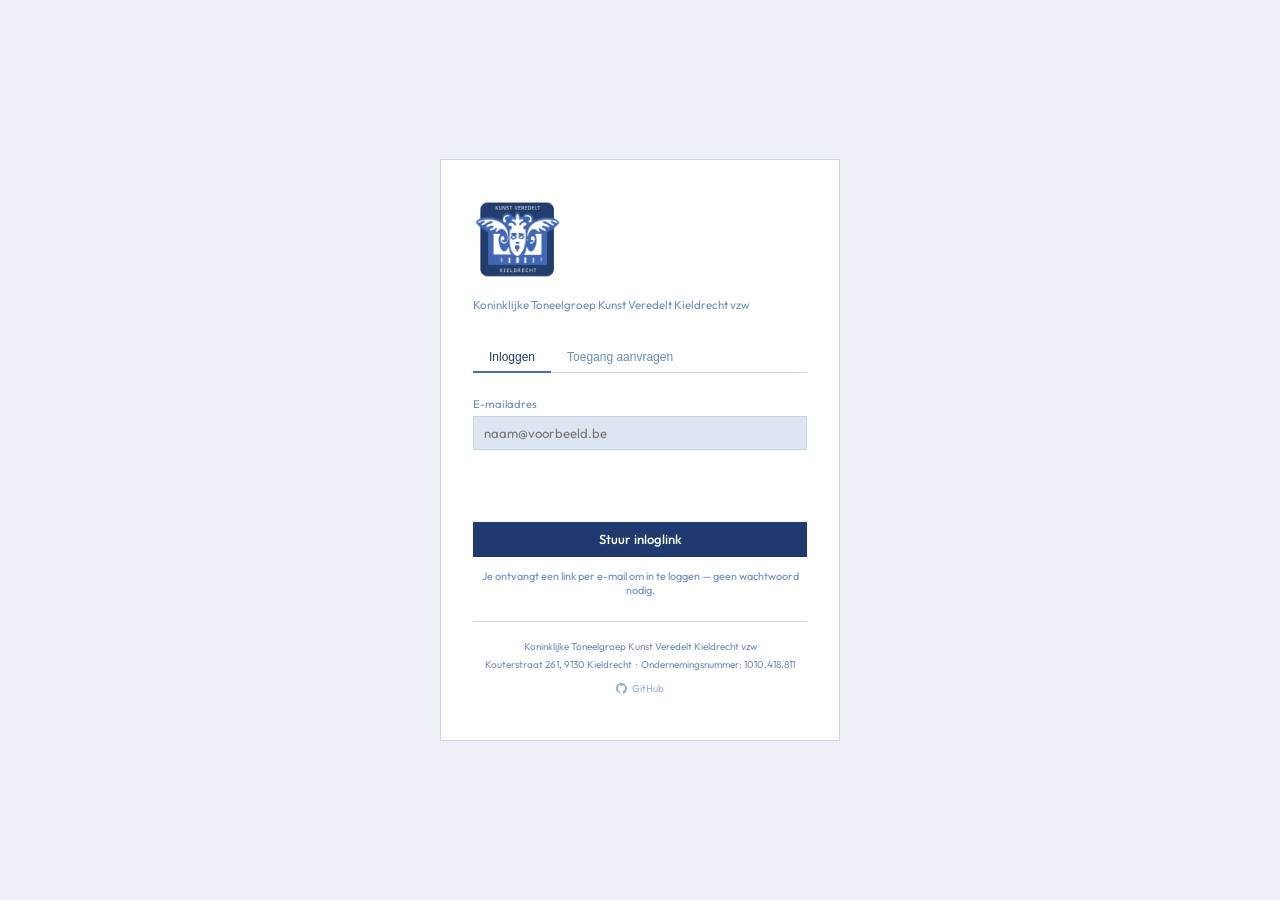
==== commit f0a7fbfd: "Add webshop management section to index.html Added a section for managing webshops, including a butt" ====
--- a/index.html
+++ b/index.html
@@ -48,9 +48,10 @@
       <label>Organisation ID</label>
       <input type="text" id="cfgOrgId" placeholder="uuid...">
     </div>
-    <div class="config-field">
-      <label>Webshop ID</label>
-      <input type="text" id="cfgWebshopId" placeholder="uuid...">
+    <div class="config-field" style="grid-column:1/-1">
+      <label>Webshops <span style="font-weight:400;opacity:0.6">(max 3)</span></label>
+      <div id="cfgWebshops" style="display:flex;flex-direction:column;gap:0.5rem;margin-bottom:0.5rem"></div>
+      <button class="btn btn-small" onclick="addWebshopField()">+ Webshop toevoegen</button>
     </div>
     <div class="config-field">
       <label>Proxy URL (voor GitHub Pages)</label>
@@ -80,8 +81,11 @@
   </div>
 </div>
 
+<!-- Webshop tabs (hidden when only 1 webshop) -->
+<div id="webshopTabs" class="webshop-tabs"></div>
+
 <!-- KPIs -->
-<div class="kpi-grid" id="kpiGrid">
+<div class="kpi-grid" id="kpiGrid"><div class="kpi-grid" id="kpiGrid">
   <div class="kpi"><div class="kpi-label">Totale omzet</div><div class="kpi-value"><span class="skeleton" style="width:100px">&nbsp;</span></div></div>
   <div class="kpi"><div class="kpi-label">Tickets verkocht</div><div class="kpi-value"><span class="skeleton" style="width:80px">&nbsp;</span></div></div>
   <div class="kpi"><div class="kpi-label">Betalingen</div><div class="kpi-value"><span class="skeleton" style="width:60px">&nbsp;</span></div></div>
--- a/styles.css
+++ b/styles.css
@@ -0,0 +1,642 @@
+*, *::before, *::after { box-sizing: border-box; margin: 0; padding: 0; }
+
+  :root {
+    --bg:       #eef2f8;
+    --surface:  #ffffff;
+    --surface2: #dde5f0;
+    --border:   #c8d4e8;
+    --text:     #1e3a6e;
+    --muted:    #6b8cbf;
+    --gold:     #4a6fa5;
+    --gold-dim: #d0ddef;
+    --red:      #b83232;
+    --green:    #2e7d52;
+    --navy:     #1e3a6e;
+    --mid-blue: #4a6fa5;
+    --sans: 'Outfit', sans-serif;
+    --mono: 'DM Mono', monospace;
+  }
+
+  body {
+    font-family: var(--sans);
+    background: var(--bg);
+    color: var(--text);
+    min-height: 100vh;
+    padding: 2rem;
+    font-size: 13px;
+  }
+
+  /* HEADER */
+  header {
+    display: flex;
+    align-items: flex-end;
+    justify-content: space-between;
+    margin-bottom: 2.5rem;
+    padding-bottom: 1.5rem;
+    border-bottom: 2px solid var(--border);
+  }
+
+  .logo { display: flex; align-items: center; }
+  .logo-wide   { height: 52px; width: auto; display: block; }
+  .logo-square { height: 52px; width: auto; display: none; }
+  @media (max-width: 600px) {
+    .logo-wide   { display: none; }
+    .logo-square { display: block; }
+  }
+
+  .header-right { text-align: right; }
+
+  .live-badge {
+    display: inline-flex;
+    align-items: center;
+    gap: 0.4rem;
+    font-size: 0.65rem;
+    letter-spacing: 0.1em;
+    text-transform: uppercase;
+    color: var(--green);
+    margin-bottom: 0.3rem;
+  }
+
+  .live-dot {
+    width: 6px; height: 6px;
+    border-radius: 50%;
+    background: var(--green);
+    animation: pulse 2s infinite;
+  }
+
+  @keyframes pulse {
+    0%, 100% { opacity: 1; }
+    50% { opacity: 0.3; }
+  }
+
+  .header-date { color: var(--muted); font-size: 0.7rem; }
+
+  /* STATUS BAR */
+  .status-bar {
+    background: var(--surface);
+    border: 1px solid var(--border);
+    padding: 0.6rem 1rem;
+    margin-bottom: 2rem;
+    font-size: 0.7rem;
+    color: var(--muted);
+    display: flex;
+    align-items: center;
+    gap: 0.5rem;
+  }
+
+  .status-bar.loading { color: var(--gold); }
+  .status-bar.error { color: var(--red); border-color: var(--red); }
+  .status-bar.success { color: var(--green); border-color: #1e3d2a; }
+
+  /* CONFIG */
+  .config-panel {
+    background: var(--surface);
+    border: 1px solid var(--gold-dim);
+    padding: 1.5rem;
+    margin-bottom: 2rem;
+    display: none;
+  }
+
+  .config-panel.visible { display: block; }
+
+  .config-title {
+    font-family: var(--sans);
+    font-size: 0.9rem;
+    color: var(--gold);
+    margin-bottom: 1rem;
+  }
+
+  .config-grid {
+    display: grid;
+    grid-template-columns: 1fr 1fr 1fr;
+    gap: 1rem;
+    margin-bottom: 1rem;
+  }
+
+  .config-field label {
+    display: block;
+    font-size: 0.62rem;
+    letter-spacing: 0.1em;
+    text-transform: uppercase;
+    color: var(--muted);
+    margin-bottom: 0.4rem;
+  }
+
+  .config-field input {
+    width: 100%;
+    background: var(--bg);
+    border: 1px solid var(--border);
+    color: var(--text);
+    font-family: var(--sans);
+    font-size: 0.72rem;
+    padding: 0.5rem 0.75rem;
+    outline: none;
+    transition: border-color 0.15s;
+  }
+
+  .config-field input:focus { border-color: var(--gold); }
+
+  .config-actions { display: flex; gap: 0.5rem; }
+
+  .btn {
+    font-family: var(--sans);
+    font-size: 0.65rem;
+    letter-spacing: 0.08em;
+    text-transform: uppercase;
+    padding: 0.5rem 1.25rem;
+    border: 1px solid var(--border);
+    background: transparent;
+    color: var(--muted);
+    cursor: pointer;
+    transition: all 0.15s;
+  }
+
+  .btn-primary {
+    background: var(--gold);
+    border-color: var(--gold);
+    color: var(--bg);
+  }
+
+  .btn:hover { opacity: 0.8; }
+  .github-btn { display:inline-flex;align-items:center;padding:0.4rem 0.6rem; }
+
+  /* TOP TOOLBAR */
+  .toolbar {
+    display: flex;
+    justify-content: space-between;
+    align-items: center;
+    margin-bottom: 2rem;
+  }
+
+  .section-label {
+    font-size: 0.62rem;
+    letter-spacing: 0.12em;
+    text-transform: uppercase;
+    color: var(--muted);
+  }
+
+  .toolbar-actions { display: flex; gap: 0.5rem; }
+
+  /* KPI GRID */
+  .kpi-grid {
+    display: grid;
+    grid-template-columns: repeat(4, 1fr);
+    gap: 1px;
+    background: var(--border);
+    margin-bottom: 1px;
+  }
+
+  .kpi {
+    background: var(--surface);
+    padding: 1.5rem;
+    position: relative;
+    overflow: hidden;
+    transition: background 0.2s;
+  }
+
+  .kpi:hover { background: var(--surface2); }
+
+  .kpi::before {
+    content: '';
+    position: absolute;
+    top: 0; left: 0; right: 0;
+    height: 2px;
+    background: var(--gold);
+    transform: scaleX(0);
+    transform-origin: left;
+    transition: transform 0.6s cubic-bezier(0.4,0,0.2,1);
+  }
+
+  .kpi.loaded::before { transform: scaleX(1); }
+
+  .kpi-label {
+    font-size: 0.6rem;
+    letter-spacing: 0.12em;
+    text-transform: uppercase;
+    color: var(--muted);
+    margin-bottom: 1rem;
+  }
+
+  .kpi-value {
+    font-family: var(--sans);
+    font-size: 2.4rem;
+    font-weight: 400;
+    letter-spacing: -0.02em;
+    color: var(--text);
+    line-height: 1;
+    margin-bottom: 0.5rem;
+  }
+
+  .kpi-sub {
+    font-size: 0.65rem;
+    color: var(--muted);
+  }
+
+  .kpi-sub .up { color: var(--green); }
+  .kpi-sub .down { color: var(--red); }
+
+  /* MAIN LAYOUT */
+  .main-grid {
+    display: grid;
+    grid-template-columns: 1fr 1fr;
+    gap: 1px;
+    background: var(--border);
+    margin-bottom: 1px;
+  }
+
+  .card {
+    background: var(--surface);
+    padding: 1.5rem;
+  }
+
+  .card-header {
+    display: flex;
+    justify-content: space-between;
+    align-items: baseline;
+    margin-bottom: 1.5rem;
+  }
+
+  .card-title {
+    font-family: var(--sans);
+    font-size: 1rem;
+    font-weight: 400;
+    color: var(--text);
+  }
+
+  .card-meta { font-size: 0.65rem; color: var(--muted); }
+
+  /* SHOW CARDS */
+  .show-list { display: flex; flex-direction: column; gap: 1rem; }
+
+  .show-item {
+    border: 1px solid var(--border);
+    padding: 1rem;
+    transition: border-color 0.2s;
+    cursor: default;
+  }
+
+  .show-item:hover { border-color: var(--gold); }
+
+  .show-top {
+    display: flex;
+    justify-content: space-between;
+    align-items: flex-start;
+    margin-bottom: 0.75rem;
+  }
+
+  .show-name {
+    font-family: var(--sans);
+    font-size: 0.95rem;
+    font-style: italic;
+    color: var(--text);
+  }
+
+  .show-date { font-size: 0.65rem; color: var(--muted); }
+
+  .show-stats {
+    display: flex;
+    gap: 1.5rem;
+    margin-bottom: 0.75rem;
+  }
+
+  .show-stat-label { font-size: 0.6rem; color: var(--muted); text-transform: uppercase; letter-spacing: 0.08em; }
+  .show-stat-val { font-size: 1rem; font-family: var(--sans); color: var(--text); }
+
+  .seat-track {
+    height: 3px;
+    background: var(--gold-dim);
+    position: relative;
+    overflow: hidden;
+  }
+
+  .seat-fill {
+    height: 100%;
+    background: var(--gold);
+    transition: width 1.2s cubic-bezier(0.4,0,0.2,1);
+  }
+
+  .seat-fill.almost { background: var(--red); }
+  .seat-fill.good { background: var(--green); }
+
+  .seat-pct {
+    font-size: 0.65rem;
+    color: var(--muted);
+    margin-top: 0.35rem;
+    display: flex;
+    justify-content: space-between;
+  }
+
+  /* REVENUE CHART */
+  svg.rev-chart { width: 100%; height: 160px; }
+
+  /* ORDERS TABLE */
+  .table-wrap {
+    background: var(--surface);
+    padding: 1.5rem;
+    border-top: 1px solid var(--border);
+  }
+
+  table { width: 100%; border-collapse: collapse; }
+
+  thead th {
+    font-size: 0.6rem;
+    letter-spacing: 0.1em;
+    text-transform: uppercase;
+    color: var(--muted);
+    text-align: left;
+    padding-bottom: 0.75rem;
+    border-bottom: 1px solid var(--border);
+    font-weight: 400;
+  }
+
+  tbody tr {
+    border-bottom: 1px solid var(--border);
+    transition: background 0.15s;
+  }
+
+  tbody tr:last-child { border-bottom: none; }
+  tbody tr:hover { background: var(--surface2); }
+
+  tbody td {
+    padding: 0.65rem 0;
+    font-size: 0.75rem;
+    vertical-align: middle;
+  }
+
+  .status-pill {
+    font-size: 0.58rem;
+    letter-spacing: 0.08em;
+    text-transform: uppercase;
+    padding: 0.2rem 0.5rem;
+    border-radius: 1px;
+  }
+
+  .pill-succeeded { background: #d4edde; color: var(--green); }
+  .pill-created { background: var(--gold-dim); color: var(--gold); }
+  .pill-failed { background: #fad7d7; color: var(--red); }
+  .pill-pending { background: var(--surface2); color: var(--muted); }
+
+  .empty-state {
+    text-align: center;
+    padding: 3rem;
+    color: var(--muted);
+    font-size: 0.8rem;
+  }
+
+  .skeleton {
+    background: linear-gradient(90deg, var(--surface) 25%, var(--surface2) 50%, var(--surface) 75%);
+    background-size: 200% 100%;
+    animation: shimmer 1.5s infinite;
+    border-radius: 2px;
+    height: 1em;
+    display: inline-block;
+  }
+
+  @keyframes shimmer {
+    0% { background-position: 200% 0; }
+    100% { background-position: -200% 0; }
+  }
+
+  .divider {
+    height: 1px;
+    background: var(--border);
+    margin: 0;
+  }
+
+  @media (max-width: 800px) {
+    body { padding: 1rem; }
+
+    header { flex-direction: column; align-items: flex-start; gap: 0.5rem; margin-bottom: 1.5rem; }
+    .logo { font-size: 1.4rem; }
+
+    .kpi-grid { grid-template-columns: 1fr 1fr; gap: 1px; }
+    .kpi { padding: 1rem; }
+    .kpi-value { font-size: 1.6rem; }
+
+    .main-grid { grid-template-columns: 1fr; }
+    .config-grid { grid-template-columns: 1fr; }
+
+    .toolbar { flex-direction: column; align-items: flex-start; gap: 0.75rem; }
+    .toolbar-actions { display: flex; flex-wrap: wrap; gap: 0.4rem; }
+
+    .show-stats { flex-wrap: wrap; gap: 0.75rem; }
+
+    table { font-size: 0.7rem; }
+    thead th, tbody td { padding: 0.5rem 0.25rem; }
+    /* Hide less important columns on mobile */
+    th:nth-child(3), td:nth-child(3),
+    th:nth-child(6), td:nth-child(6) { display: none; }
+
+    .card { padding: 1rem; }
+    .table-wrap { padding: 1rem; }
+
+    #weekChart { height: 140px; }
+  }
+
+  @media (max-width: 480px) {
+    .kpi-grid { grid-template-columns: 1fr 1fr; }
+    .kpi-value { font-size: 1.3rem; }
+    th:nth-child(4), td:nth-child(4),
+    th:nth-child(5), td:nth-child(5) { display: none; }
+  }
+
+
+  /* ── LOGIN OVERLAY ─────────────────────────────────────── */
+  #loginOverlay {
+    position: fixed; inset: 0; z-index: 1000;
+    background: var(--bg);
+    display: flex; align-items: center; justify-content: center;
+    padding: 1.5rem;
+  }
+
+  .login-box {
+    background: var(--surface);
+    border: 1px solid var(--border);
+    padding: 2.5rem 2rem;
+    width: 100%; max-width: 400px;
+  }
+
+  .login-logo {
+    font-size: 1.1rem; font-weight: 600; color: var(--text);
+    margin-bottom: 0.25rem;
+  }
+
+  .login-sub {
+    font-size: 0.72rem; color: var(--muted);
+    margin-bottom: 2rem;
+  }
+
+  .login-tab-row {
+    display: flex; gap: 0; margin-bottom: 1.5rem;
+    border-bottom: 1px solid var(--border);
+  }
+
+  .login-tab {
+    padding: 0.4rem 1rem; font-size: 0.75rem; cursor: pointer;
+    color: var(--muted); background: none; border: none;
+    border-bottom: 2px solid transparent; margin-bottom: -1px;
+  }
+
+  .login-tab.active { color: var(--text); border-bottom-color: var(--gold); font-weight: 500; }
+
+  .login-field { margin-bottom: 1rem; }
+  .login-field label { display: block; font-size: 0.7rem; color: var(--muted); margin-bottom: 0.3rem; }
+  .login-field input {
+    width: 100%; padding: 0.5rem 0.6rem;
+    border: 1px solid var(--border); background: var(--surface2);
+    font-family: inherit; font-size: 0.82rem; color: var(--text);
+  }
+  .login-field input:focus { outline: none; border-color: var(--gold); }
+
+  .login-error { color: var(--red); font-size: 0.7rem; margin-bottom: 0.75rem; min-height: 1rem; }
+  .login-success { color: var(--green); font-size: 0.7rem; margin-bottom: 0.75rem; min-height: 1rem; }
+
+  .login-btn {
+    width: 100%; padding: 0.6rem; background: var(--navy); color: #fff;
+    border: none; font-family: inherit; font-size: 0.82rem;
+    font-weight: 500; cursor: pointer;
+  }
+  .login-btn:hover { opacity: 0.9; }
+
+  /* ── USER MANAGEMENT (admin panel) ─────────────────────── */
+  .user-mgmt { margin-top: 1.5rem; }
+  .user-mgmt-title { font-size: 0.75rem; font-weight: 600; margin-bottom: 0.75rem; color: var(--text); }
+  .user-row {
+    display: flex; align-items: center; gap: 0.5rem;
+    padding: 0.5rem 0; border-bottom: 1px solid var(--border);
+    font-size: 0.72rem;
+  }
+  .user-row:last-child { border-bottom: none; }
+  .user-info { flex: 1; }
+  .user-name { font-weight: 500; color: var(--text); }
+  .user-email { color: var(--muted); }
+  .user-status-pill {
+    font-size: 0.6rem; font-weight: 600; padding: 0.1rem 0.4rem;
+    border-radius: 2px; white-space: nowrap;
+  }
+  .pill-pending { background: #f5e9c0; color: #8b6914; }
+  .pill-active  { background: #d4edde; color: #2e7d52; }
+  .user-actions { display: flex; gap: 0.3rem; }
+  .user-btn {
+    padding: 0.2rem 0.5rem; font-size: 0.65rem; cursor: pointer;
+    border: 1px solid var(--border); background: var(--surface2);
+    font-family: inherit; color: var(--text);
+  }
+  .user-btn:hover { background: var(--border); }
+  .user-btn.danger { color: var(--red); border-color: var(--red); }
+  .user-btn.danger:hover { background: #fad7d7; }
+  .approve-pw { width: 100px; }
+
+  .empty-users { font-size: 0.72rem; color: var(--muted); padding: 0.5rem 0; }
+
+  footer {
+    margin-top: 1px;
+    padding: 1.5rem 2rem;
+    background: var(--surface2);
+    border-top: 1px solid var(--border);
+    font-size: 0.68rem;
+    color: var(--muted);
+    display: flex;
+    flex-direction: column;
+    gap: 0.4rem;
+    line-height: 1.6;
+  }
+
+  footer a { color: var(--muted); text-decoration: underline; text-underline-offset: 2px; }
+  footer a:hover { color: var(--text); }
+
+  .footer-row { display: flex; align-items: baseline; gap: 0.5rem; flex-wrap: wrap; }
+  .footer-dot { color: var(--border); }
+
+  @media (max-width: 800px) {
+  
+  /* ── LOGIN OVERLAY ─────────────────────────────────────── */
+  #loginOverlay {
+    position: fixed; inset: 0; z-index: 1000;
+    background: var(--bg);
+    display: flex; align-items: center; justify-content: center;
+    padding: 1.5rem;
+  }
+
+  .login-box {
+    background: var(--surface);
+    border: 1px solid var(--border);
+    padding: 2.5rem 2rem;
+    width: 100%; max-width: 400px;
+  }
+
+  .login-logo {
+    font-size: 1.1rem; font-weight: 600; color: var(--text);
+    margin-bottom: 0.25rem;
+  }
+
+  .login-sub {
+    font-size: 0.72rem; color: var(--muted);
+    margin-bottom: 2rem;
+  }
+
+  .login-tab-row {
+    display: flex; gap: 0; margin-bottom: 1.5rem;
+    border-bottom: 1px solid var(--border);
+  }
+
+  .login-tab {
+    padding: 0.4rem 1rem; font-size: 0.75rem; cursor: pointer;
+    color: var(--muted); background: none; border: none;
+    border-bottom: 2px solid transparent; margin-bottom: -1px;
+  }
+
+  .login-tab.active { color: var(--text); border-bottom-color: var(--gold); font-weight: 500; }
+
+  .login-field { margin-bottom: 1rem; }
+  .login-field label { display: block; font-size: 0.7rem; color: var(--muted); margin-bottom: 0.3rem; }
+  .login-field input {
+    width: 100%; padding: 0.5rem 0.6rem;
+    border: 1px solid var(--border); background: var(--surface2);
+    font-family: inherit; font-size: 0.82rem; color: var(--text);
+  }
+  .login-field input:focus { outline: none; border-color: var(--gold); }
+
+  .login-error { color: var(--red); font-size: 0.7rem; margin-bottom: 0.75rem; min-height: 1rem; }
+  .login-success { color: var(--green); font-size: 0.7rem; margin-bottom: 0.75rem; min-height: 1rem; }
+
+  .login-btn {
+    width: 100%; padding: 0.6rem; background: var(--navy); color: #fff;
+    border: none; font-family: inherit; font-size: 0.82rem;
+    font-weight: 500; cursor: pointer;
+  }
+  .login-btn:hover { opacity: 0.9; }
+
+  /* ── USER MANAGEMENT (admin panel) ─────────────────────── */
+  .user-mgmt { margin-top: 1.5rem; }
+  .user-mgmt-title { font-size: 0.75rem; font-weight: 600; margin-bottom: 0.75rem; color: var(--text); }
+  .user-row {
+    display: flex; align-items: center; gap: 0.5rem;
+    padding: 0.5rem 0; border-bottom: 1px solid var(--border);
+    font-size: 0.72rem;
+  }
+  .user-row:last-child { border-bottom: none; }
+  .user-info { flex: 1; }
+  .user-name { font-weight: 500; color: var(--text); }
+  .user-email { color: var(--muted); }
+  .user-status-pill {
+    font-size: 0.6rem; font-weight: 600; padding: 0.1rem 0.4rem;
+    border-radius: 2px; white-space: nowrap;
+  }
+  .pill-pending { background: #f5e9c0; color: #8b6914; }
+  .pill-active  { background: #d4edde; color: #2e7d52; }
+  .user-actions { display: flex; gap: 0.3rem; }
+  .user-btn {
+    padding: 0.2rem 0.5rem; font-size: 0.65rem; cursor: pointer;
+    border: 1px solid var(--border); background: var(--surface2);
+    font-family: inherit; color: var(--text);
+  }
+  .user-btn:hover { background: var(--border); }
+  .user-btn.danger { color: var(--red); border-color: var(--red); }
+  .user-btn.danger:hover { background: #fad7d7; }
+  .approve-pw { width: 100px; }
+
+  .empty-users { font-size: 0.72rem; color: var(--muted); padding: 0.5rem 0; }
+
+  footer { padding: 1.25rem 1rem; }
+  }
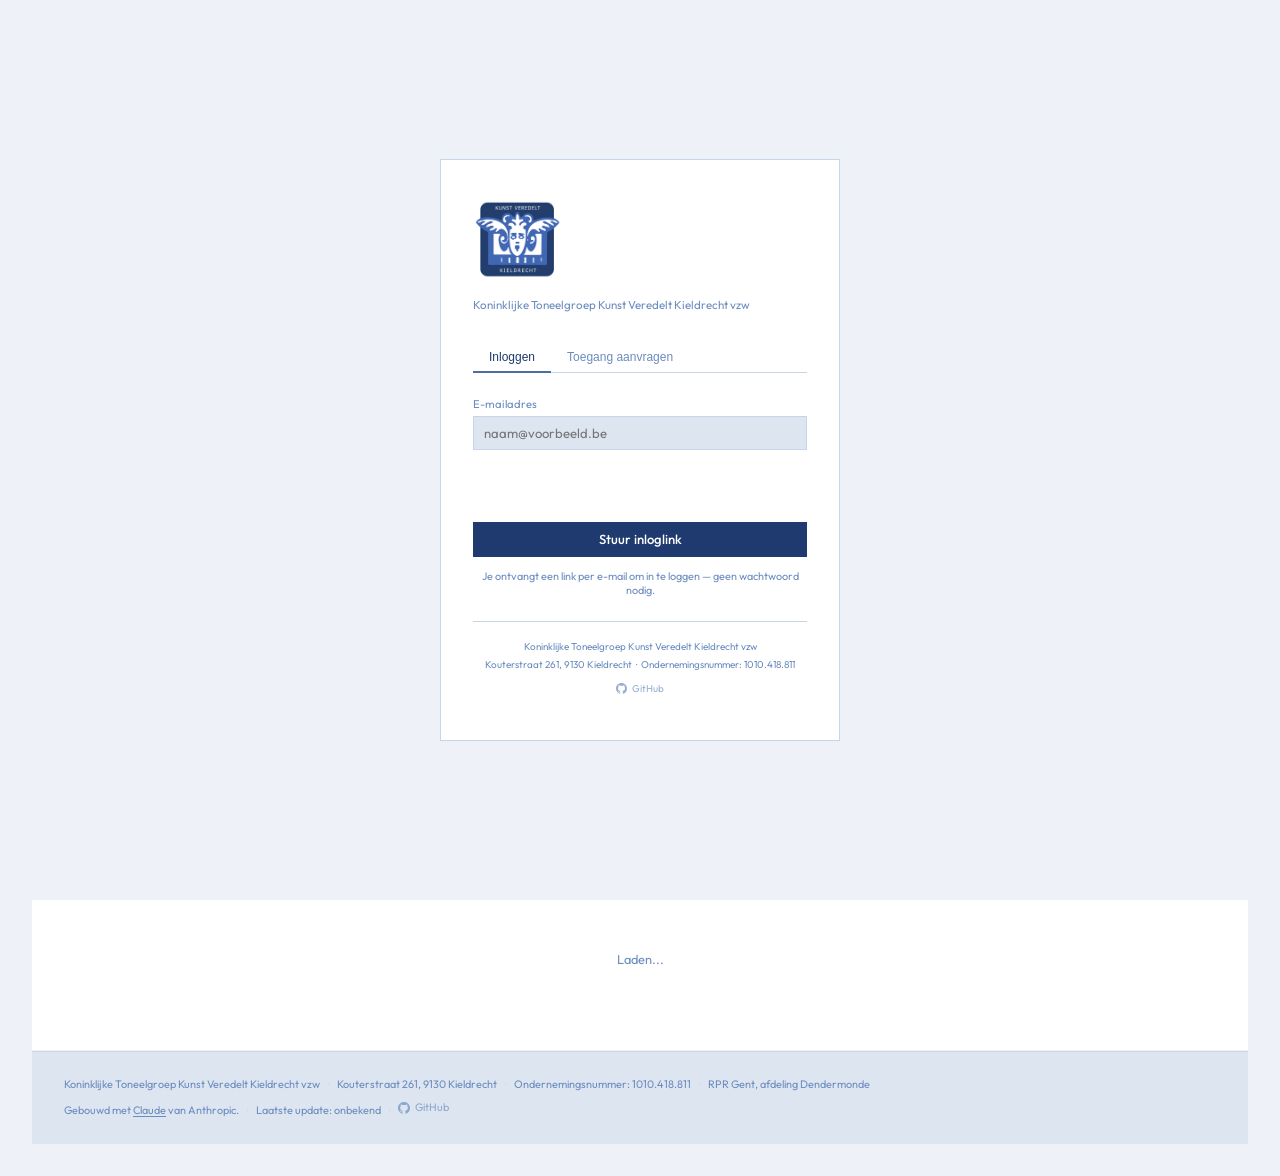
==== commit b4efd18d: "Fix duplicate kpiGrid div in index.html" ====
--- a/index.html
+++ b/index.html
@@ -85,7 +85,7 @@
 <div id="webshopTabs" class="webshop-tabs"></div>
 
 <!-- KPIs -->
-<div class="kpi-grid" id="kpiGrid"><div class="kpi-grid" id="kpiGrid">
+<div class="kpi-grid" id="kpiGrid">
   <div class="kpi"><div class="kpi-label">Totale omzet</div><div class="kpi-value"><span class="skeleton" style="width:100px">&nbsp;</span></div></div>
   <div class="kpi"><div class="kpi-label">Tickets verkocht</div><div class="kpi-value"><span class="skeleton" style="width:80px">&nbsp;</span></div></div>
   <div class="kpi"><div class="kpi-label">Betalingen</div><div class="kpi-value"><span class="skeleton" style="width:60px">&nbsp;</span></div></div>
--- a/styles.css
+++ b/styles.css
@@ -640,3 +640,57 @@
 
   footer { padding: 1.25rem 1rem; }
   }
+
+/* ── Webshop tabs ─────────────────────────────────────── */
+.webshop-tabs {
+  display: flex;
+  gap: 0.5rem;
+  margin-bottom: 1.25rem;
+  flex-wrap: wrap;
+}
+
+.ws-tab {
+  padding: 0.45rem 1.1rem;
+  border: 1px solid var(--border);
+  background: var(--surface);
+  color: var(--text);
+  border-radius: 4px;
+  font-size: 0.82rem;
+  font-weight: 500;
+  cursor: pointer;
+  transition: background 0.15s, border-color 0.15s, color 0.15s;
+}
+
+.ws-tab:hover {
+  background: var(--surface2);
+}
+
+.ws-tab.active {
+  background: var(--blue);
+  border-color: var(--blue);
+  color: #fff;
+}
+
+/* ── Webshop rows in config panel ─────────────────────── */
+.webshop-row {
+  display: flex;
+  gap: 0.5rem;
+  align-items: center;
+}
+
+.webshop-row input {
+  flex: 1;
+  padding: 0.35rem 0.6rem;
+  border: 1px solid var(--border);
+  background: var(--surface);
+  color: var(--text);
+  border-radius: 4px;
+  font-size: 0.8rem;
+}
+
+.webshop-row .ws-name { flex: 0 0 140px; }
+
+.btn-small {
+  padding: 0.25rem 0.6rem;
+  font-size: 0.78rem;
+}
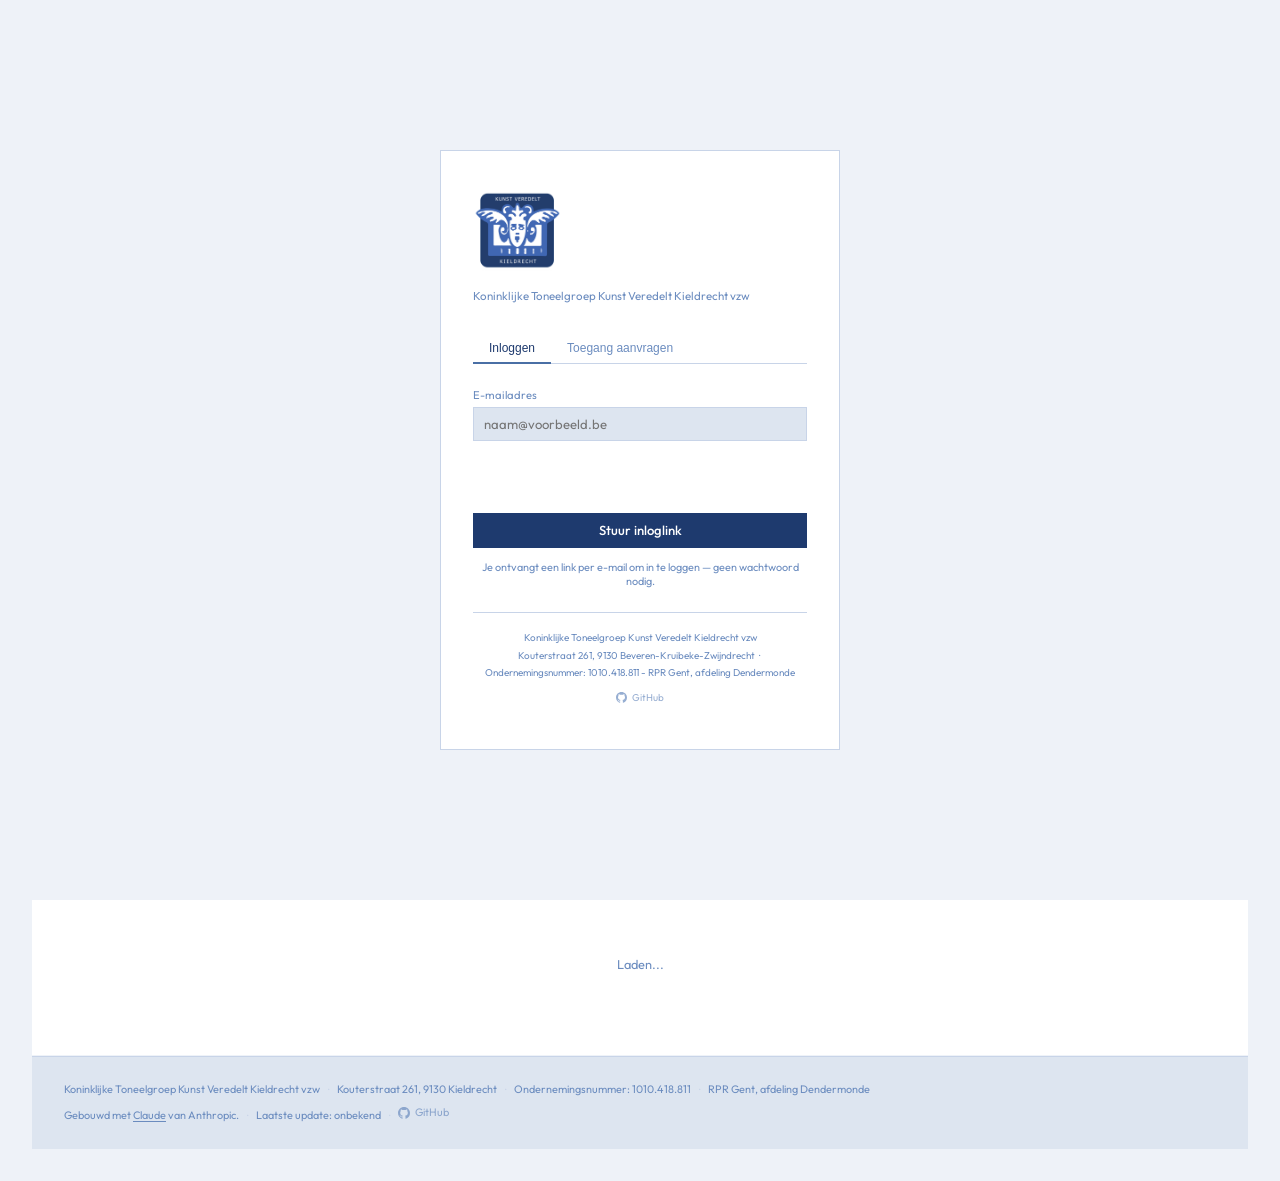
==== commit a2862330: "Change address to Beveren-Kruibeke-Zwijndrecht Updated address and business registration details." ====
--- a/index.html
+++ b/index.html
@@ -204,7 +204,7 @@
 
     <div style="margin-top:1.5rem;padding-top:1rem;border-top:1px solid var(--border);text-align:center;font-size:0.62rem;color:var(--muted);line-height:1.8">
       <div>Koninklijke Toneelgroep Kunst Veredelt Kieldrecht vzw</div>
-      <div>Kouterstraat 261, 9130 Kieldrecht &nbsp;·&nbsp; Ondernemingsnummer: 1010.418.811</div>
+      <div>Kouterstraat 261, 9130 Beveren-Kruibeke-Zwijndrecht &nbsp;·&nbsp; Ondernemingsnummer: 1010.418.811 - RPR Gent, afdeling Dendermonde</div>
       <div style="margin-top:0.4rem">
         <a href="https://github.com/dennisgeleyn/kvk-dashboard" target="_blank" rel="noopener" style="color:inherit;display:inline-flex;align-items:center;gap:0.3rem;text-decoration:none;opacity:0.7">
           <svg height="11" width="11" viewBox="0 0 16 16" fill="currentColor"><path d="M8 0C3.58 0 0 3.58 0 8c0 3.54 2.29 6.53 5.47 7.59.4.07.55-.17.55-.38 0-.19-.01-.82-.01-1.49-2.01.37-2.53-.49-2.69-.94-.09-.23-.48-.94-.82-1.13-.28-.15-.68-.52-.01-.53.63-.01 1.08.58 1.23.82.72 1.21 1.87.87 2.33.66.07-.52.28-.87.51-1.07-1.78-.2-3.64-.89-3.64-3.95 0-.87.31-1.59.82-2.15-.08-.2-.36-1.02.08-2.12 0 0 .67-.21 2.2.82.64-.18 1.32-.27 2-.27.68 0 1.36.09 2 .27 1.53-1.04 2.2-.82 2.2-.82.44 1.1.16 1.92.08 2.12.51.56.82 1.27.82 2.15 0 3.07-1.87 3.75-3.65 3.95.29.25.54.73.54 1.48 0 1.07-.01 1.93-.01 2.2 0 .21.15.46.55.38A8.013 8.013 0 0016 8c0-4.42-3.58-8-8-8z"/></svg>
--- a/styles.css
+++ b/styles.css
@@ -644,31 +644,37 @@
 /* ── Webshop tabs ─────────────────────────────────────── */
 .webshop-tabs {
   display: flex;
-  gap: 0.5rem;
-  margin-bottom: 1.25rem;
+  gap: 0;
+  margin-bottom: 0;
   flex-wrap: wrap;
+  border-bottom: 1px solid var(--border);
+  margin-bottom: 1.5rem;
 }
 
 .ws-tab {
-  padding: 0.45rem 1.1rem;
-  border: 1px solid var(--border);
-  background: var(--surface);
-  color: var(--text);
-  border-radius: 4px;
+  padding: 0.6rem 1.2rem;
+  border: none;
+  border-bottom: 2px solid transparent;
+  background: none;
+  color: var(--muted);
   font-size: 0.82rem;
   font-weight: 500;
   cursor: pointer;
-  transition: background 0.15s, border-color 0.15s, color 0.15s;
+  transition: color 0.15s, border-color 0.15s;
+  margin-bottom: -1px;
 }
 
 .ws-tab:hover {
-  background: var(--surface2);
+  color: var(--navy);
 }
 
 .ws-tab.active {
-  background: var(--blue);
-  border-color: var(--blue);
-  color: #fff;
+  color: var(--navy);
+  border-bottom: 2px solid var(--navy);
+  background: none;
+  border-top: none;
+  border-left: none;
+  border-right: none;
 }
 
 /* ── Webshop rows in config panel ─────────────────────── */
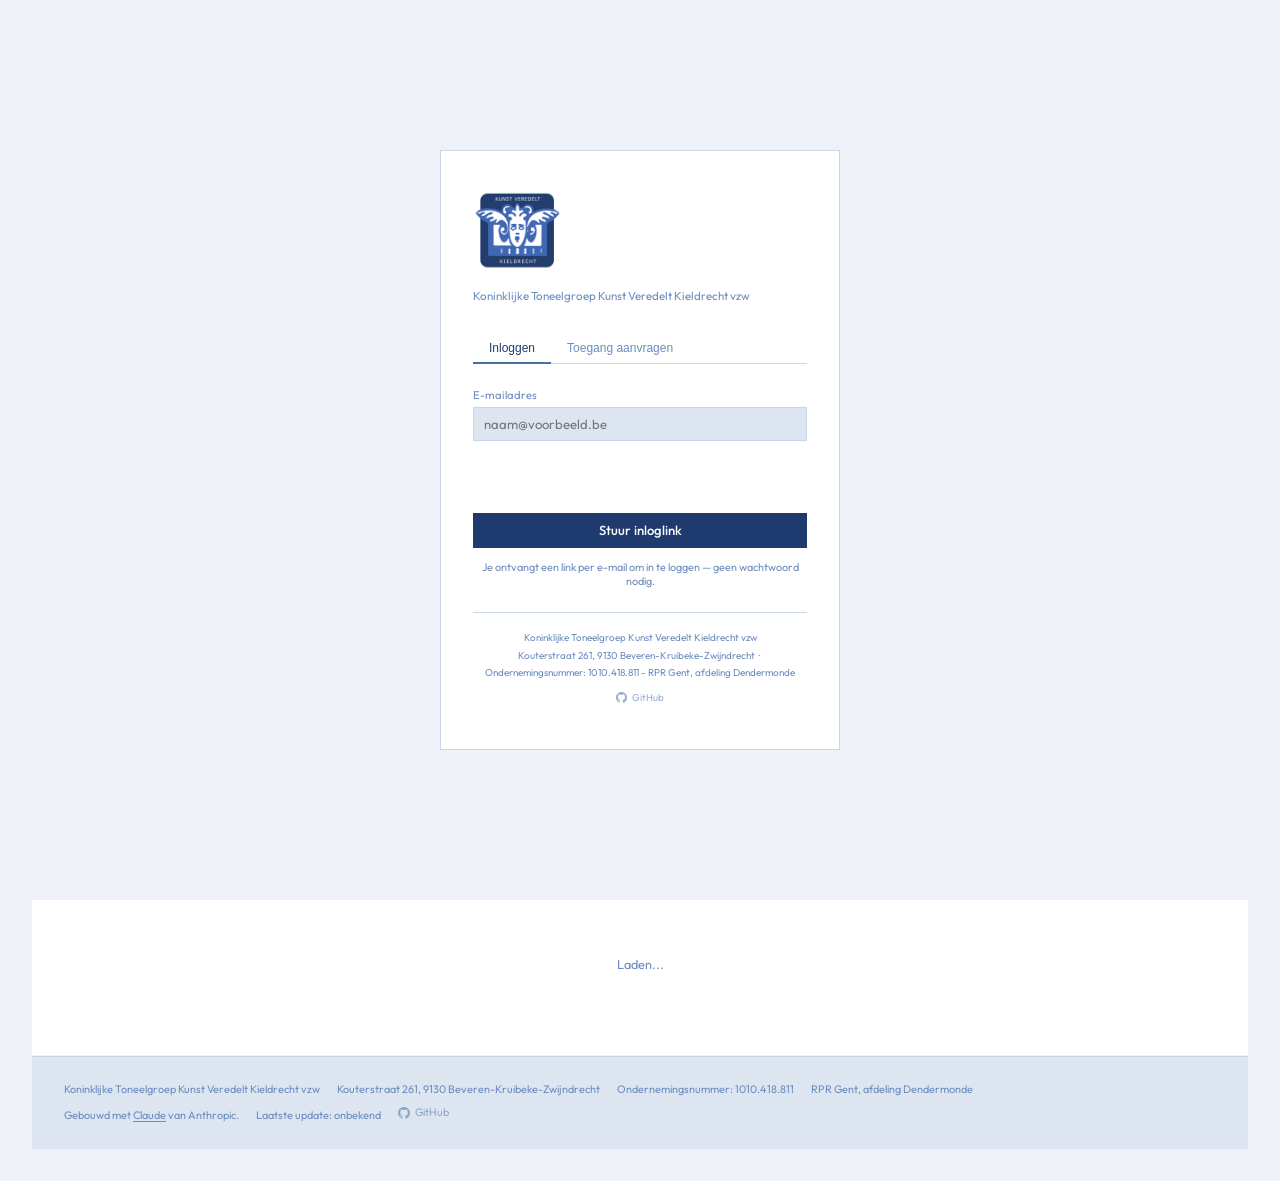
==== commit e99ef8d3: "Update address in footer section" ====
--- a/index.html
+++ b/index.html
@@ -220,7 +220,7 @@
   <div class="footer-row">
     <span>Koninklijke Toneelgroep Kunst Veredelt Kieldrecht vzw</span>
     <span class="footer-dot">·</span>
-    <span>Kouterstraat 261, 9130 Kieldrecht</span>
+    <span>Kouterstraat 261, 9130 Beveren-Kruibeke-Zwijndrecht</span>
     <span class="footer-dot">·</span>
     <span>Ondernemingsnummer: 1010.418.811</span>
     <span class="footer-dot">·</span>
